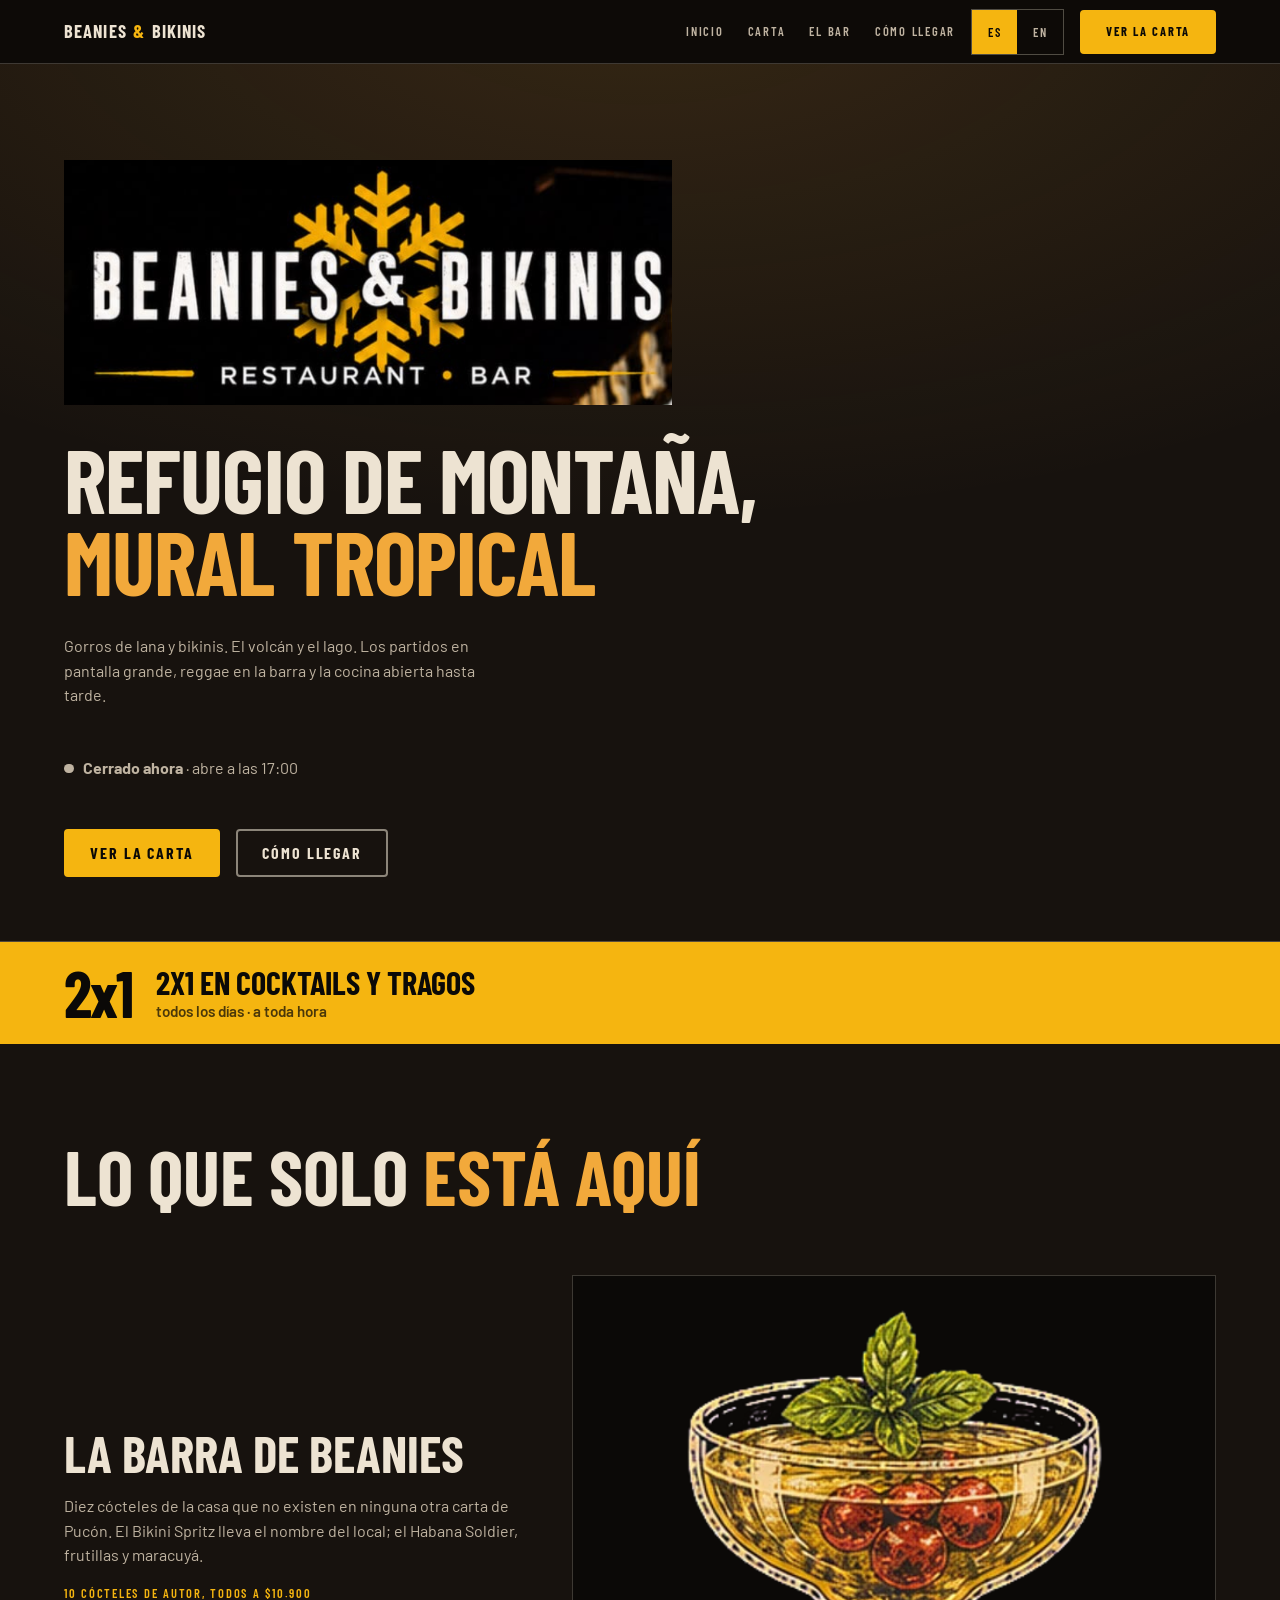
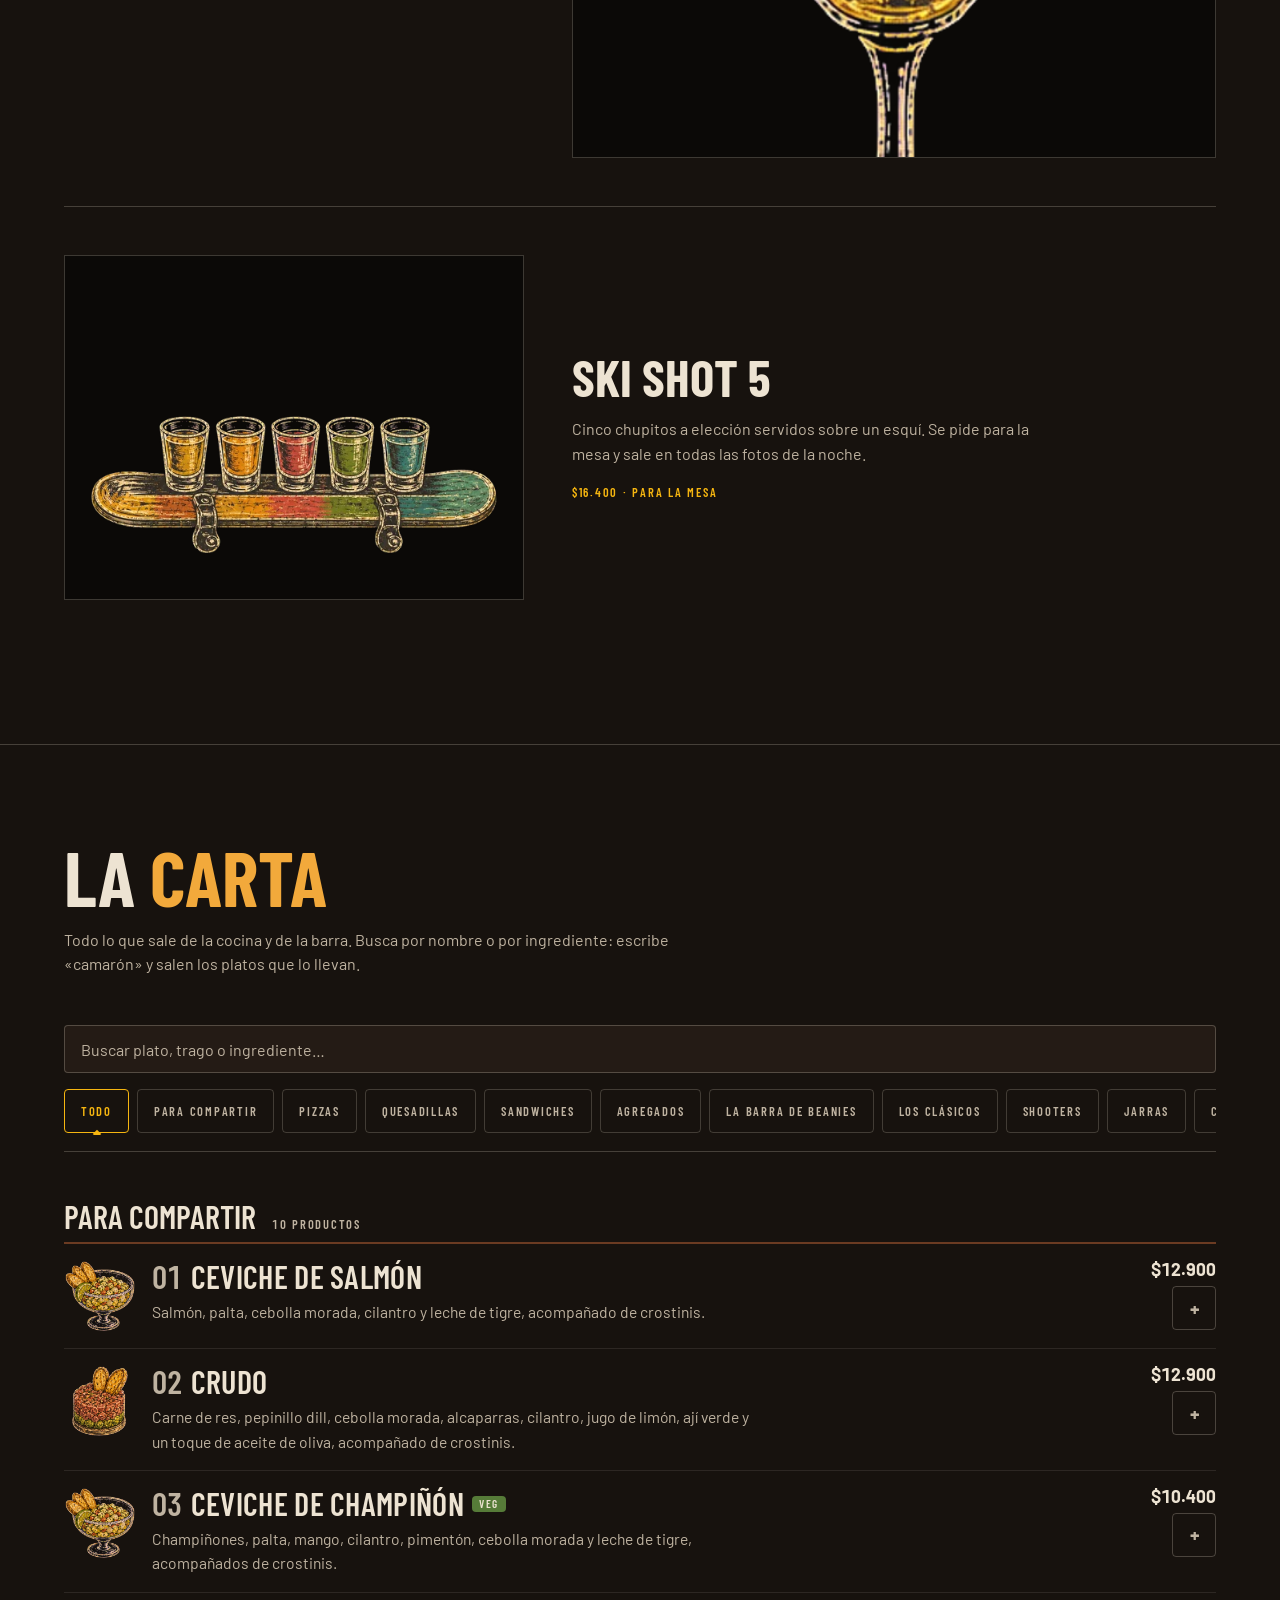
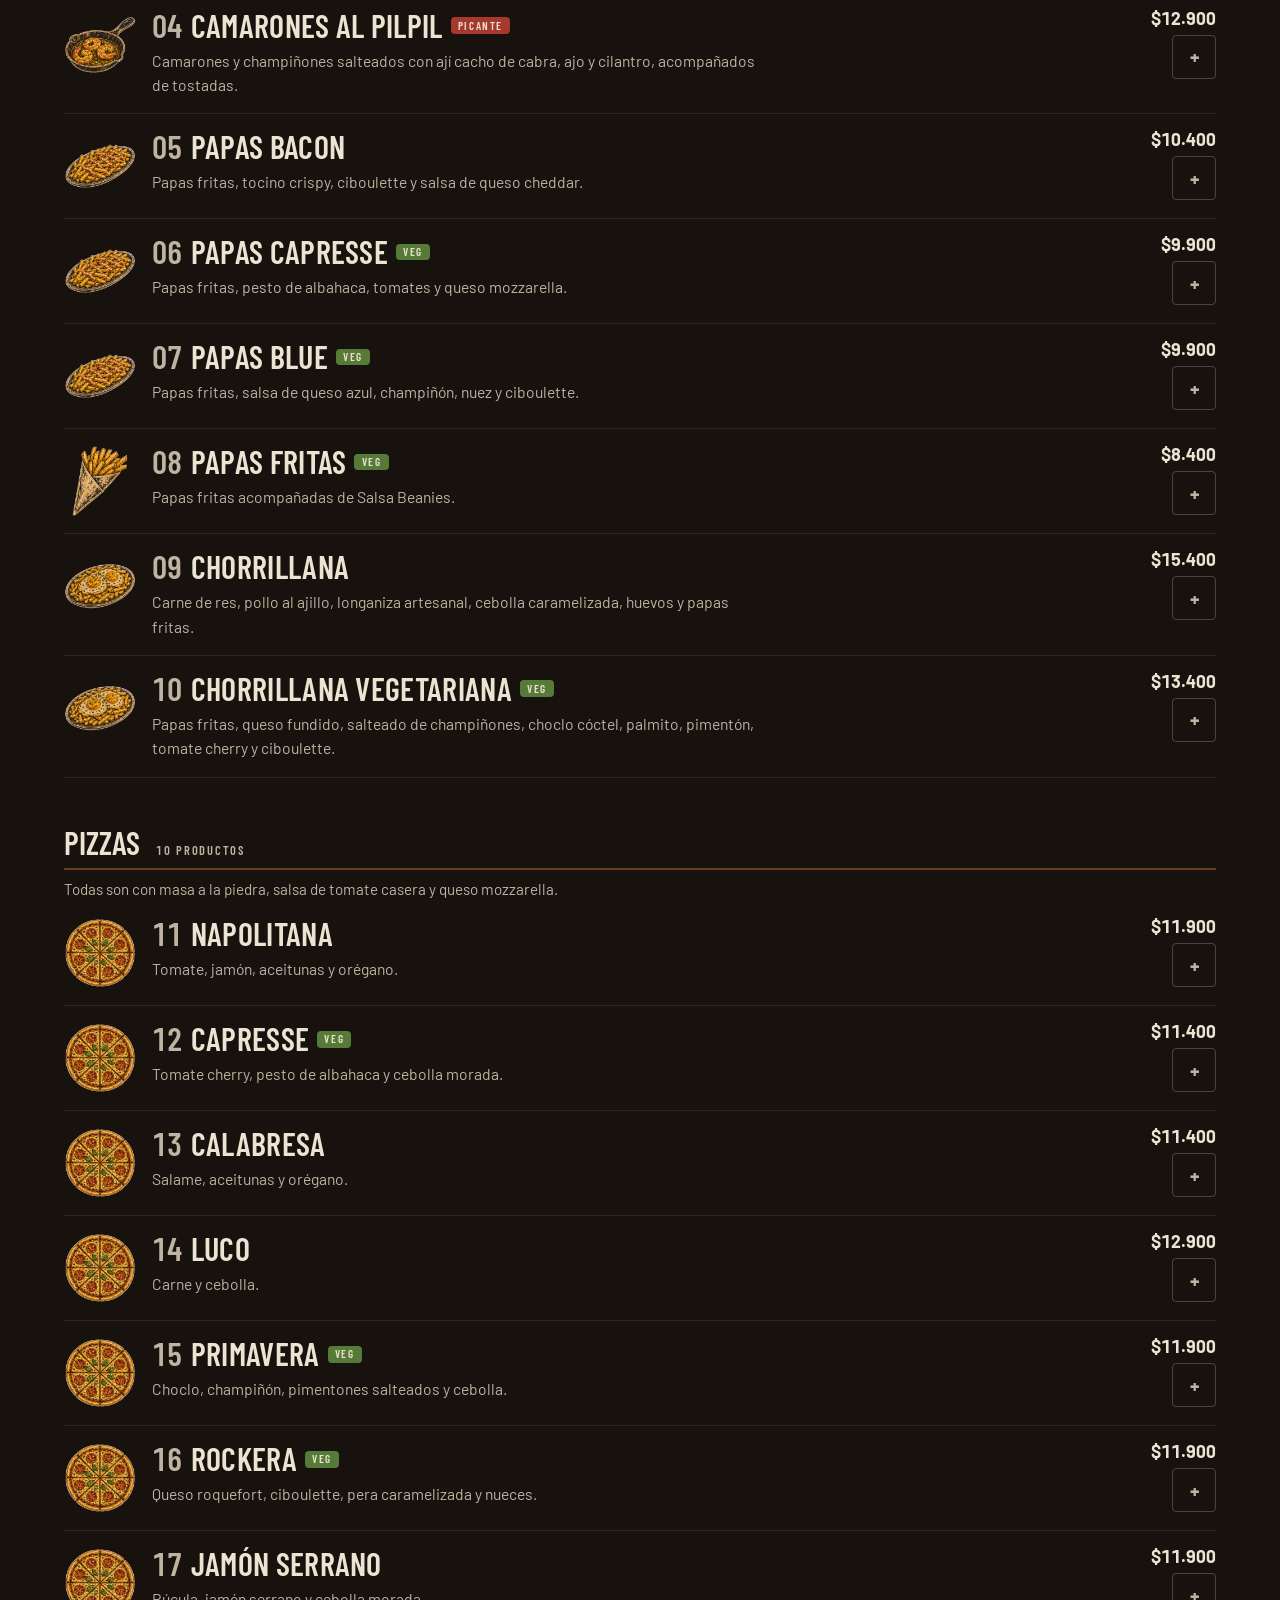
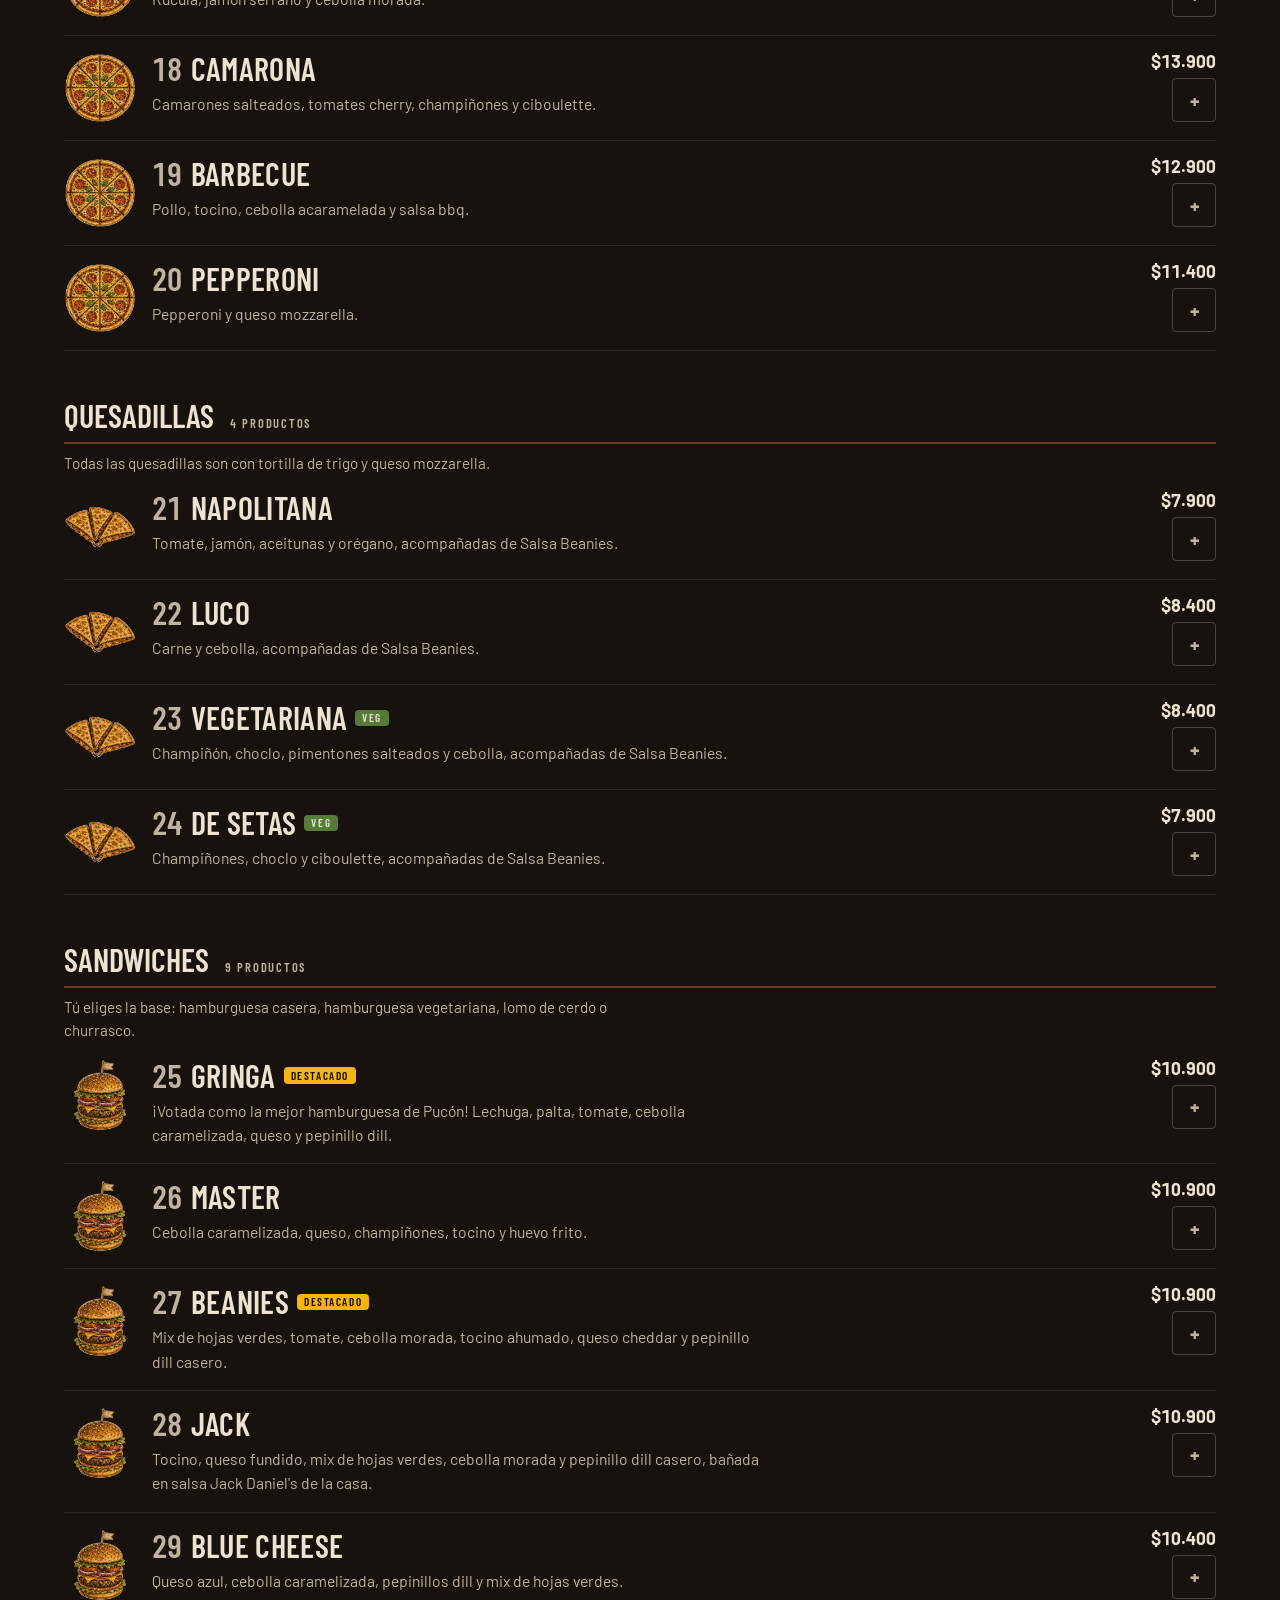
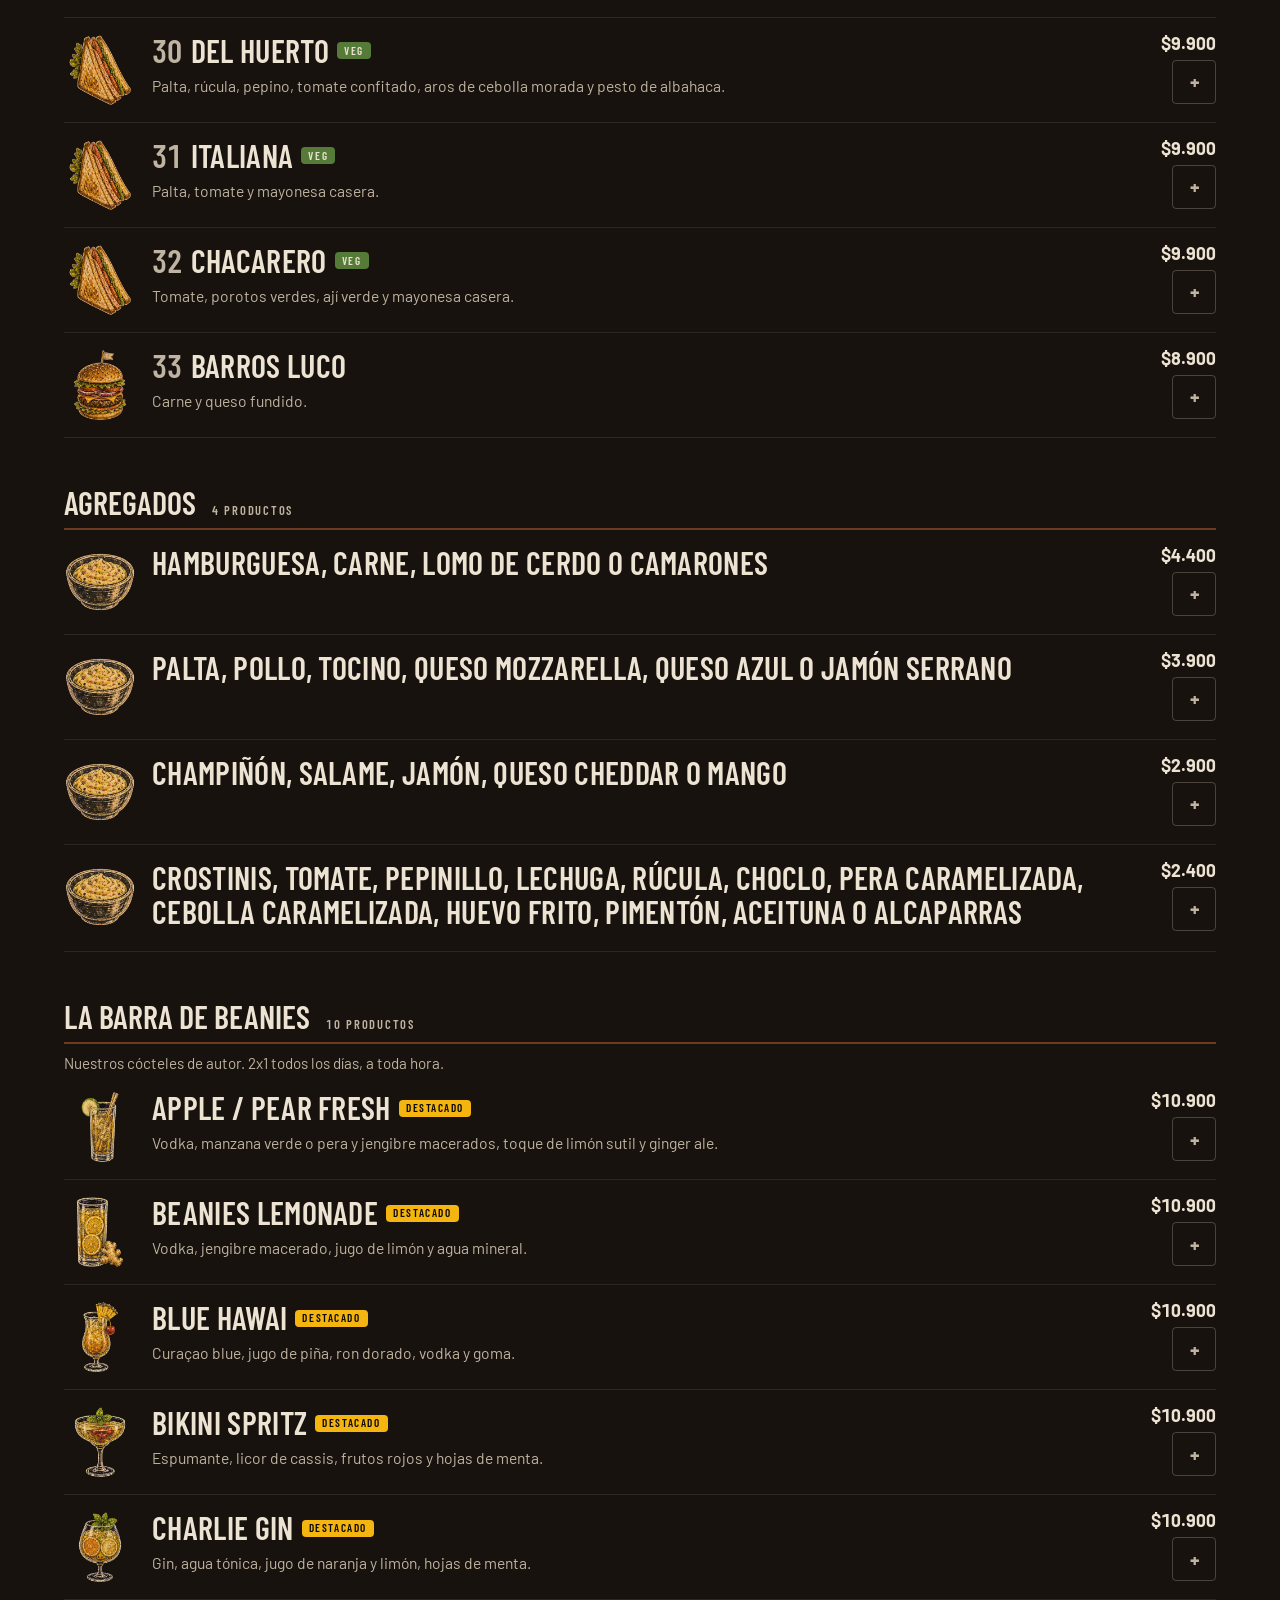
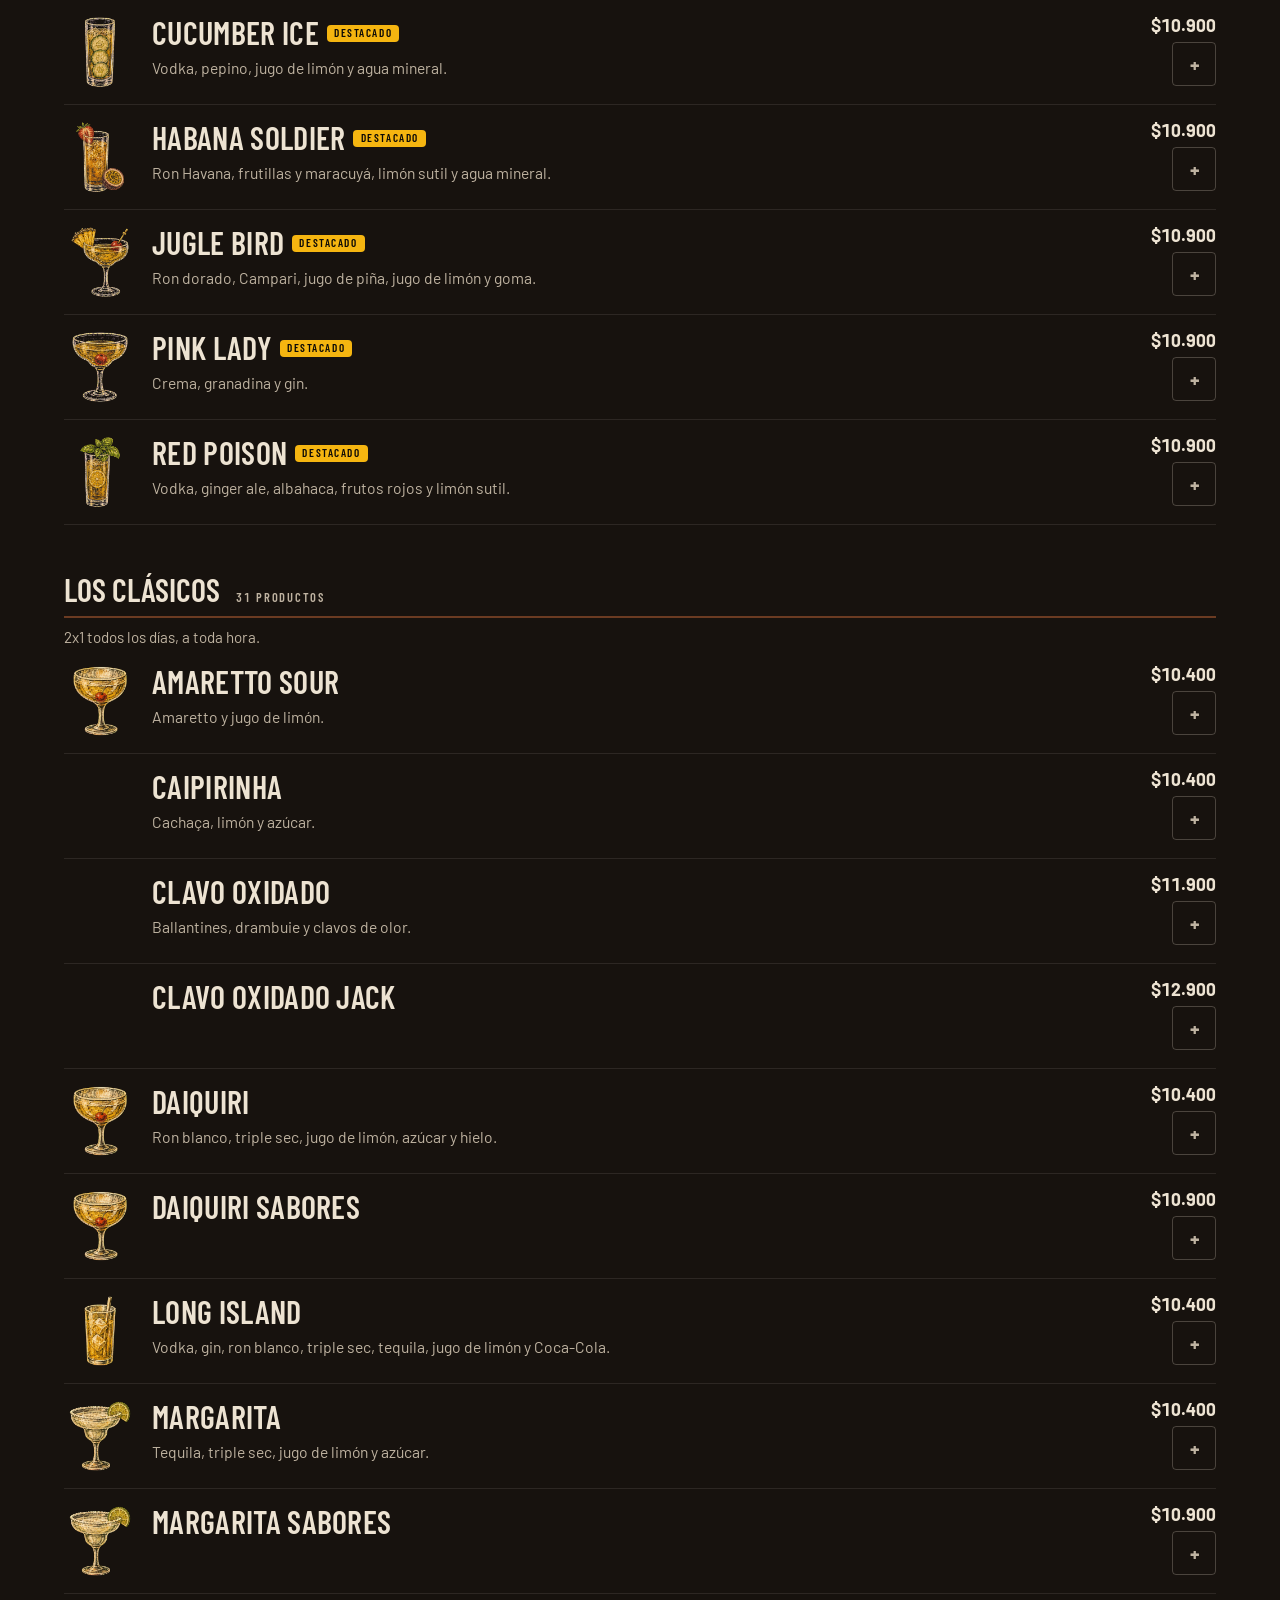
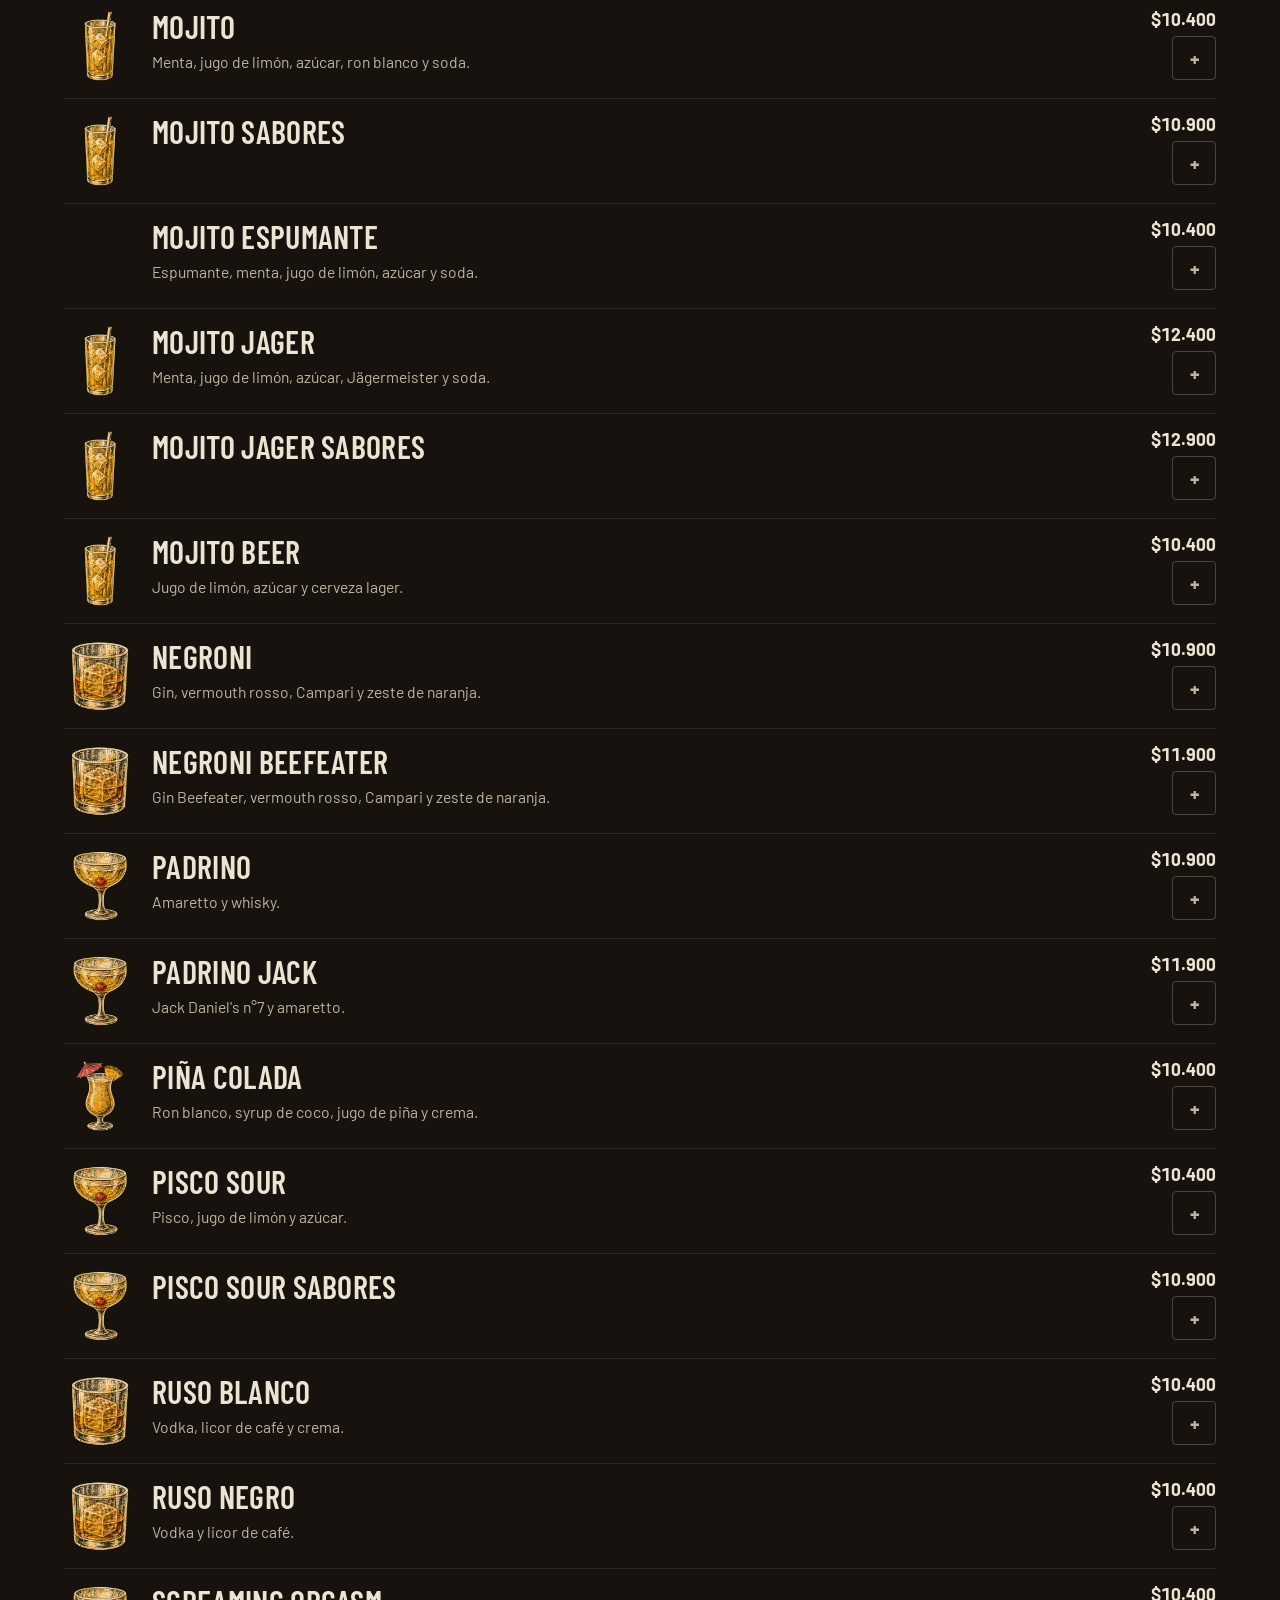
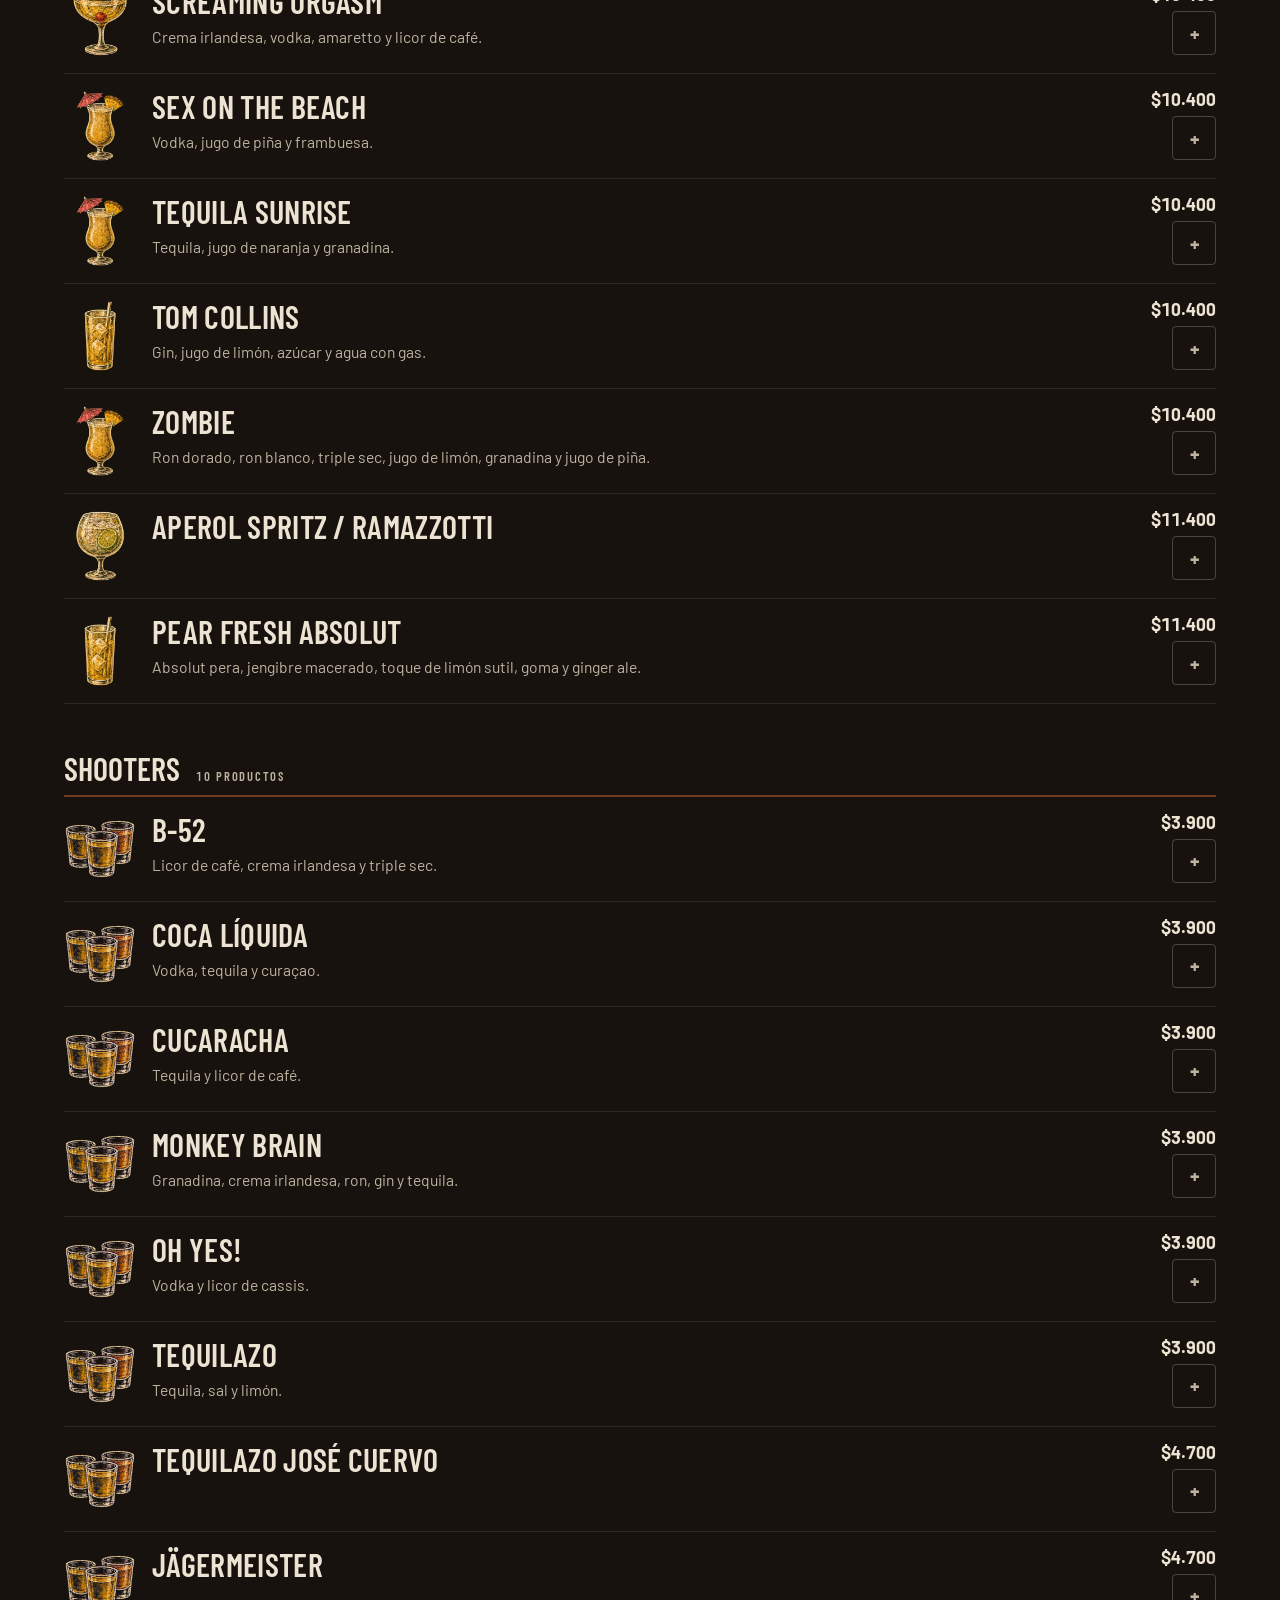
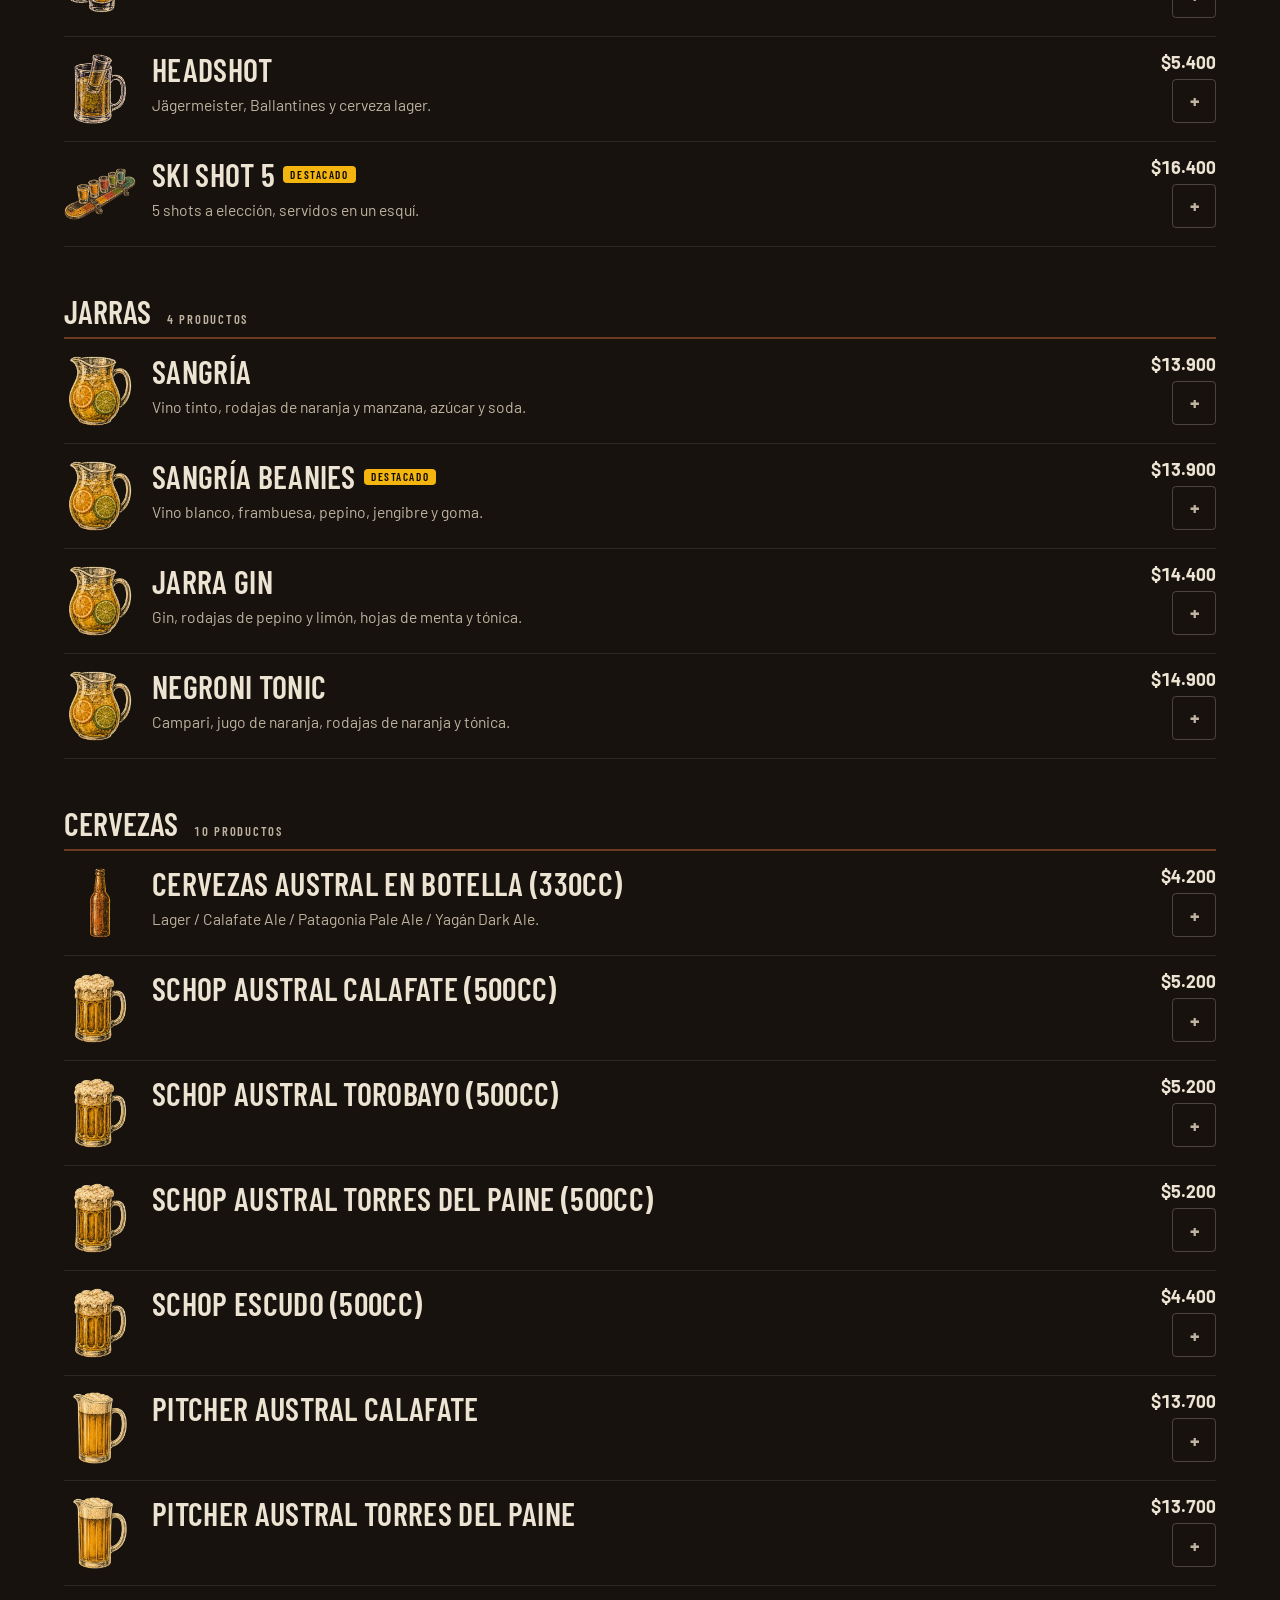
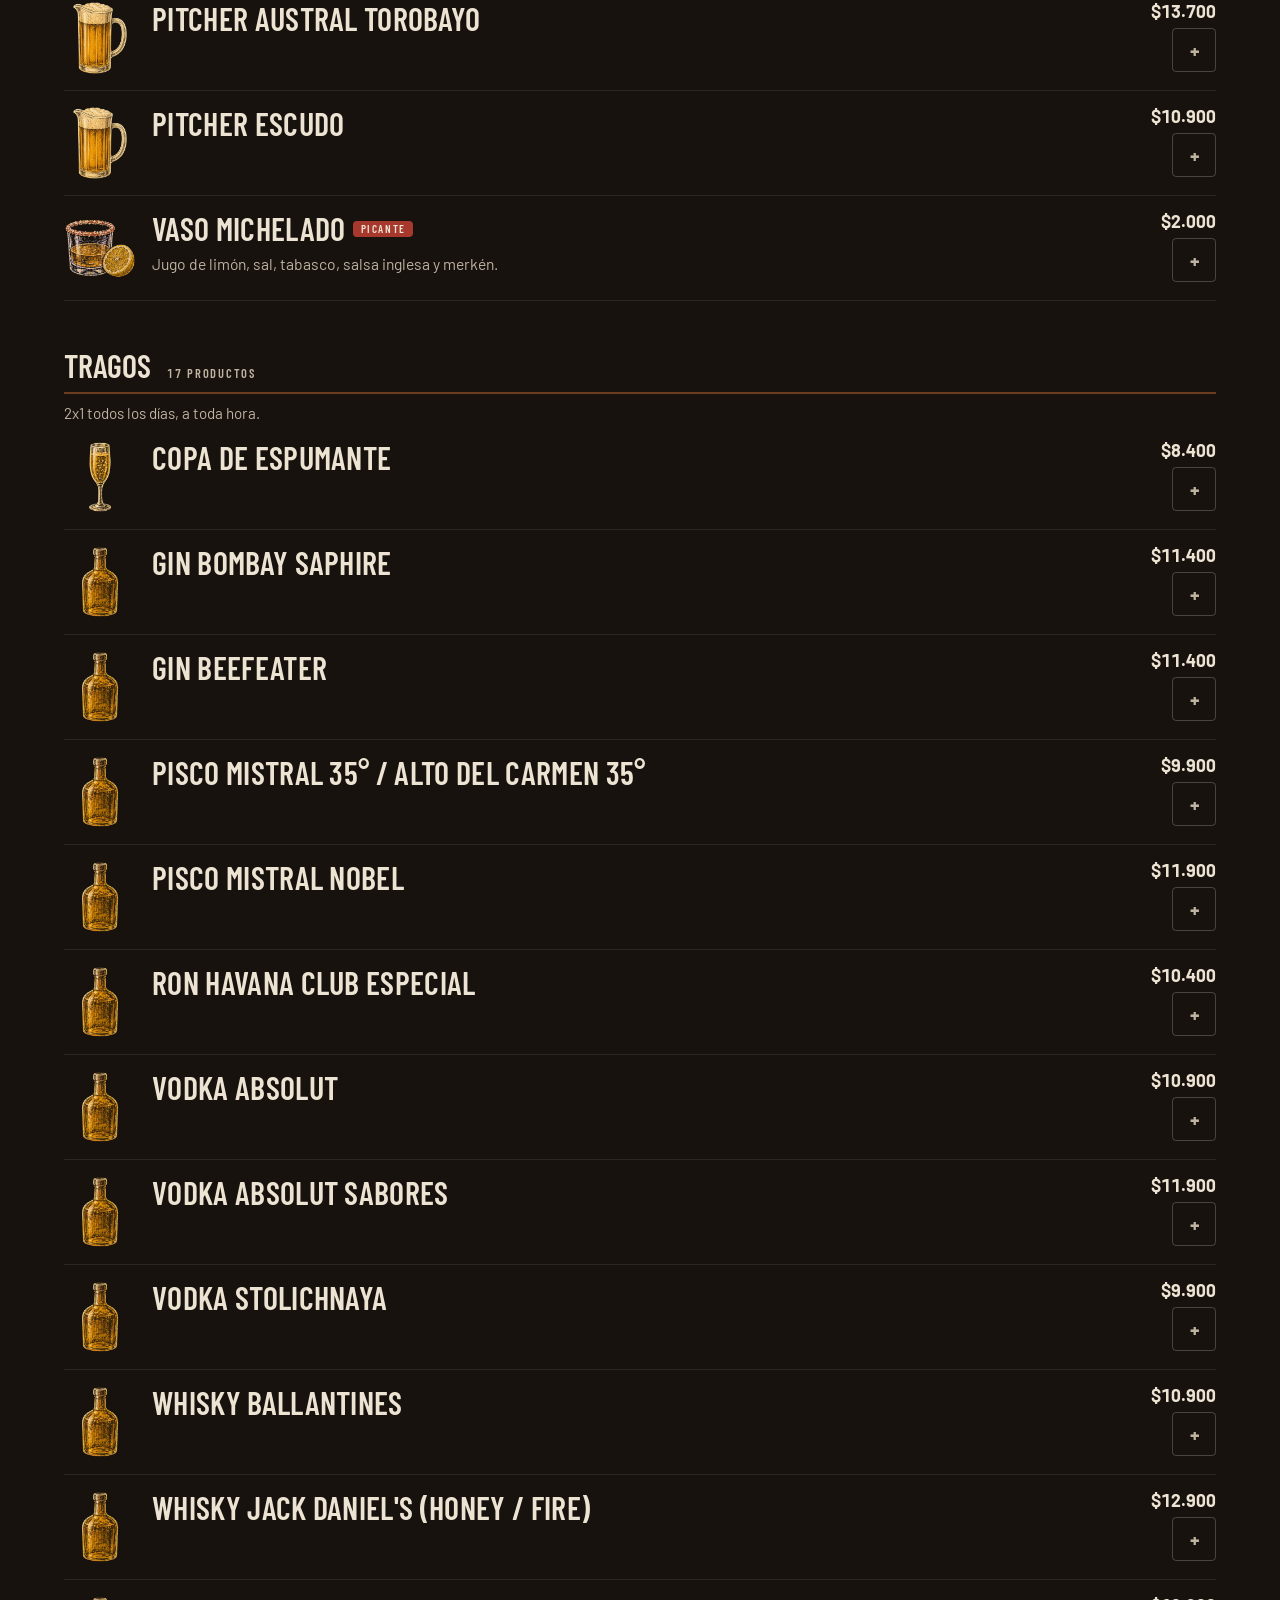
==== index.html @ 19a4a91f "Muestra de rediseno para Beanies & Bikinis Web y carta interactiva bilingue con 129 productos y 60 i" ====
<!doctype html>
<html lang="es">
<head>
<meta charset="utf-8">
<meta name="robots" content="noindex, nofollow">
<meta name="viewport" content="width=device-width, initial-scale=1">
<title>Beanies &amp; Bikinis · Restaurant Bar en Pucón</title>
<meta name="description" content="Restaurant y bar en Pucón. Carta completa, cócteles de autor y 2x1 en tragos todos los días. Fresia 477, abierto de 17:00 a 03:00.">

<meta property="og:type" content="restaurant">
<meta property="og:title" content="Beanies &amp; Bikinis · Restaurant Bar en Pucón">
<meta property="og:description" content="Carta completa, cócteles de autor y 2x1 en tragos todos los días. Fresia 477, Pucón.">
<meta property="og:image" content="assets/img/logo-provisional.png">
<meta property="og:locale" content="es_CL">
<meta name="theme-color" content="#17120e">

<link rel="preload" href="assets/fuentes/barlow-condensed-700-latin.woff2" as="font" type="font/woff2" crossorigin>
<link rel="preload" href="assets/fuentes/barlow-400-latin.woff2" as="font" type="font/woff2" crossorigin>
<link rel="stylesheet" href="assets/css/estilos.css">
</head>
<body>

<a class="oculto-visual" href="#carta">Saltar a la carta</a>

<nav class="nav" id="nav">
  <div class="contenedor">
    <a class="nav-marca" href="#inicio">Beanies <span class="copo">&amp;</span> Bikinis</a>

    <div class="nav-derecha">
      <div class="nav-enlaces">
        <a href="#inicio" data-t="nav.inicio">Inicio</a>
        <a href="#carta" data-t="nav.carta">Carta</a>
        <a href="#bar" data-t="nav.bar">El bar</a>
        <a href="#visita" data-t="nav.visita">Cómo llegar</a>
      </div>

      <div class="idioma" role="group" aria-label="Idioma">
        <button type="button" data-idioma="es" aria-pressed="true">ES</button>
        <button type="button" data-idioma="en" aria-pressed="false">EN</button>
      </div>

      <a class="boton boton-primario" href="#carta" data-t="nav.verCarta">Ver la carta</a>

      <button type="button" class="abrir-menu" id="abrir-menu" aria-expanded="false" aria-controls="menu-movil">
        <span></span>
        <span class="oculto-visual" data-t="nav.abrirMenu">Abrir el menú</span>
      </button>
    </div>
  </div>
</nav>

<div class="menu-movil" id="menu-movil" data-abierto="false" role="dialog" aria-modal="true" aria-label="Menú">
  <div class="menu-movil-cabecera">
    <span class="nav-marca">Beanies <span class="copo">&amp;</span> Bikinis</span>
    <button type="button" class="cerrar-menu" id="cerrar-menu">
      &times;<span class="oculto-visual" data-t="nav.cerrarMenu">Cerrar el menú</span>
    </button>
  </div>
  <nav>
    <a href="#inicio" data-t="nav.inicio">Inicio</a>
    <a href="#carta" data-t="nav.carta">Carta</a>
    <a href="#bar" data-t="nav.bar">El bar</a>
    <a href="#visita" data-t="nav.visita">Cómo llegar</a>
  </nav>
  <a class="boton boton-primario" href="#carta" data-t="nav.verCarta">Ver la carta</a>
</div>

<header class="portada" id="inicio">
  <div class="contenedor">
    <!-- Provisional: captura del rótulo. Pendiente el máster oficial del logo. -->
    <img class="marca-grande" src="assets/img/logo-provisional.png"
         width="1075" height="433" alt="Beanies &amp; Bikinis · Restaurant Bar" fetchpriority="high">

    <h1 class="lema" data-t="portada.lema">Refugio de montaña, <em>mural tropical</em></h1>

    <p class="entradilla" data-t="portada.entradilla">
      Gorros de lana y bikinis. El volcán y el lago. Los partidos en pantalla grande,
      reggae en la barra y la cocina abierta hasta tarde.
    </p>

    <p class="estado" id="estado" hidden>
      <span class="punto"></span><span class="estado-texto"></span>
    </p>

    <div class="acciones">
      <a class="boton boton-primario" href="#carta" data-t="portada.verCarta">Ver la carta</a>
      <a class="boton boton-secundario" id="enlace-mapa" href="#" target="_blank" rel="noopener"
         data-t="portada.comoLlegar">Cómo llegar</a>
    </div>
  </div>
</header>

<div class="promo" id="promo" hidden>
  <div class="contenedor">
    <span class="cifra">2x1</span>
    <span class="texto" id="promo-texto"></span>
  </div>
</div>

<main>

<section class="seccion" id="especialidades">
  <div class="contenedor">
    <h2 class="titulo-seccion" data-t="especial.titulo">Lo que solo <span class="acento">está aquí</span></h2>

    <article class="editorial">
      <div>
        <h3 data-t="especial.barraTitulo">La Barra de Beanies</h3>
        <p data-t="especial.barraTexto">
          Diez cócteles de la casa que no existen en ninguna otra carta de Pucón.
          El Bikini Spritz lleva el nombre del local; el Habana Soldier, frutillas y maracuyá.
        </p>
        <p class="dato-duro" id="dato-barra"></p>
      </div>
      <div class="editorial-visual">
        <img src="assets/img/carta/barra-bikini-spritz.webp" alt="" loading="lazy"
             width="512" height="512" onerror="this.replaceWith(Object.assign(document.createElement('p'),{className:'pendiente',textContent:'Ilustración pendiente'}))">
      </div>
    </article>

    <article class="editorial invertida">
      <div>
        <h3 data-t="especial.skiTitulo">Ski Shot 5</h3>
        <p data-t="especial.skiTexto">
          Cinco chupitos a elección servidos sobre un esquí. Se pide para la mesa
          y sale en todas las fotos de la noche.
        </p>
        <p class="dato-duro" id="dato-ski"></p>
      </div>
      <div class="editorial-visual">
        <img src="assets/img/carta/especial-ski-shot.webp" alt="" loading="lazy"
             width="512" height="512" onerror="this.replaceWith(Object.assign(document.createElement('p'),{className:'pendiente',textContent:'Ilustración pendiente'}))">
      </div>
    </article>
  </div>
</section>

<section class="seccion" id="carta">
  <div class="contenedor">
    <h2 class="titulo-seccion" data-t="carta.titulo">La <span class="acento">carta</span></h2>
    <p class="entradilla" data-t="carta.entradilla">
      Todo lo que sale de la cocina y de la barra. Busca por nombre o por ingrediente:
      escribe «camarón» y salen los platos que lo llevan.
    </p>

    <div class="controles">
      <div class="buscador">
        <label class="oculto-visual" for="buscar" data-t="carta.buscarEtiqueta">Buscar en la carta</label>
        <input type="search" id="buscar" autocomplete="off"
               data-t-attr="placeholder:carta.buscarPlaceholder"
               placeholder="Buscar plato, trago o ingrediente…">
        <button type="button" class="limpiar" id="limpiar" hidden aria-label="Limpiar búsqueda">&times;</button>
      </div>
      <div class="filtros" id="filtros" role="group" aria-label="Categorías"></div>
    </div>

    <div id="resultados" aria-live="polite"></div>
  </div>
</section>

<section class="seccion" id="bar">
  <div class="contenedor">
    <h2 class="titulo-seccion" data-t="bar.titulo">El <span class="acento">bar</span></h2>
    <p class="entradilla" data-t="bar.entradilla">
      Un sport bar con buena música. Los partidos en las pantallas, los murales de
      Bob Marley y Amy Winehouse en la pared, y reggae hasta la madrugada.
    </p>

    <div class="bloques">
      <div class="bloque">
        <h4 data-t="bar.deporteTitulo">Los partidos, siempre puestos</h4>
        <p data-t="bar.deporteTexto">Pantallas repartidas por el local y la terraza.</p>
      </div>
      <div class="bloque">
        <h4 data-t="bar.muralTitulo">Los murales</h4>
        <p data-t="bar.muralTexto">Bob Marley, Amy Winehouse, Snoop y Lennon pintados sobre la chapa. Y una tabla de snowboard con hibiscos sobre la puerta.</p>
      </div>
      <div class="bloque">
        <h4 data-t="bar.terrazaTitulo">La terraza</h4>
        <p data-t="bar.terrazaTexto">Cubierta y con cortinas, para estar fuera también en invierno.</p>
      </div>
    </div>

    <div class="spotify" id="spotify" hidden>
      <h3 class="oculto-visual" data-t="bar.musicaTitulo">Lo que suena en la barra</h3>
      <p class="entradilla" id="musica-texto"></p>
      <iframe id="spotify-iframe" title="Lista de reproducción de Beanies &amp; Bikinis en Spotify"
              loading="lazy" allow="encrypted-media"></iframe>
    </div>
  </div>
</section>

<section class="seccion" id="visita">
  <div class="contenedor">
    <h2 class="titulo-seccion" data-t="visita.titulo">Dónde y <span class="acento">cuándo</span></h2>
    <div class="datos" id="datos"></div>
    <p class="acciones" style="margin-top:var(--bb-space-4)">
      <a class="boton boton-secundario" id="enlace-mapa-2" href="#" target="_blank" rel="noopener"
         data-t="portada.comoLlegar">Cómo llegar</a>
    </p>
  </div>
</section>

</main>

<footer class="pie">
  <div class="contenedor">
    <div class="redes" id="redes"></div>
    <small id="pie-texto"></small>
  </div>
</footer>

<div class="cesta" id="cesta" hidden>
  <div class="contenedor">
    <div class="cesta-info">
      <span class="cesta-cuenta" id="cesta-cuenta"></span>
      <span class="cesta-total" id="cesta-total"></span>
    </div>
    <div class="cesta-acciones">
      <button type="button" class="cesta-vaciar" id="cesta-vaciar" data-t="cesta.vaciar">Vaciar</button>
      <button type="button" class="boton boton-primario" id="cesta-accion" hidden></button>
    </div>
  </div>
</div>

<script src="assets/js/textos.js"></script>
<script src="assets/js/pedido.js"></script>
<script src="assets/js/carta.js"></script>
<script src="assets/js/app.js"></script>
</body>
</html>
---- assets/css/estilos.css ----
/* Beanies & Bikinis
   Construido sobre design-tokens.css del sistema de diseño aprobado.
   Ningún hexadecimal ni duración se repite aquí: todo sale de un token.

   Tema único a propósito. Esto es un bar de noche: carbón y negro ocupan
   la mayor parte de cada vista y el oro solo significa marca, acción o
   estado activo. */

@import url('design-tokens.css');
@import url('../fuentes/fuentes.css');

*, *::before, *::after { box-sizing: border-box; }

/* Cualquier `display` de autor gana al `display:none` que el navegador da a
   [hidden]. Sin esto, un botón oculto desde JavaScript se sigue viendo —y el de
   WhatsApp debe permanecer fuera de la vista hasta que haya número. */
[hidden] { display: none !important; }

html {
  scroll-behavior: smooth;
  scroll-padding-top: calc(var(--bb-nav-alto) + var(--bb-space-2));
}

:root {
  --bb-nav-alto: 4rem;
  --bb-borde-hueso: 1px solid rgb(237 227 210 / 22%);
}

@media (prefers-reduced-motion: reduce) {
  html { scroll-behavior: auto; }
  *, *::before, *::after { animation-duration: 1ms !important; animation-iteration-count: 1 !important; }
}

body {
  margin: 0;
  background: var(--bb-bg);
  color: var(--bb-text);
  font-family: var(--bb-font-body);
  font-size: var(--bb-body);
  font-weight: 400;
  line-height: 1.55;
  -webkit-font-smoothing: antialiased;
}

img { max-width: 100%; display: block; }

:focus-visible {
  outline: 3px solid var(--bb-focus);
  outline-offset: 3px;
}

.contenedor {
  max-width: var(--bb-container);
  margin: 0 auto;
  padding-inline: var(--bb-gutter);
}

.oculto-visual {
  position: absolute; width: 1px; height: 1px;
  padding: 0; margin: -1px; overflow: hidden;
  clip-path: inset(50%); white-space: nowrap; border: 0;
}

/* Etiqueta: navegación, chips y metadatos */
.etiqueta-ui {
  font-family: var(--bb-font-display);
  font-size: var(--bb-label);
  font-weight: 600;
  letter-spacing: .14em;
  text-transform: uppercase;
}

/* ---------- Navegación ---------- */

.nav {
  position: sticky; top: 0; z-index: 60;
  height: var(--bb-nav-alto);
  background: rgb(11 9 7 / 82%);
  backdrop-filter: blur(12px);
  border-bottom: var(--bb-borde-hueso);
  transition: background var(--bb-duration-base) var(--bb-ease-standard);
}

.nav.solida { background: var(--bb-bg-deep); box-shadow: var(--bb-shadow-bar); }

.nav .contenedor {
  height: 100%;
  display: flex; align-items: center; justify-content: space-between;
  gap: var(--bb-space-3);
}

.nav-marca {
  display: flex; align-items: center; gap: .35em;
  min-height: 2.75rem;
  font-family: var(--bb-font-display);
  font-size: 1.15rem; font-weight: 700; letter-spacing: .06em; text-transform: uppercase;
  color: var(--bb-text); text-decoration: none; white-space: nowrap;
}

.nav-marca .copo { color: var(--bb-gold-500); }

.nav-derecha { display: flex; align-items: center; gap: var(--bb-space-2); }

.nav-enlaces { display: flex; gap: var(--bb-space-3); }

.nav-enlaces a {
  position: relative;
  font-family: var(--bb-font-display);
  font-size: var(--bb-label); font-weight: 600;
  letter-spacing: .14em; text-transform: uppercase;
  color: var(--bb-text-muted); text-decoration: none;
  padding-block: .75rem;
}

.nav-enlaces a:hover { color: var(--bb-text); }

/* Activo: subrayado corto en oro, nunca cápsula rellena */
.nav-enlaces a[aria-current="true"] { color: var(--bb-text); }
.nav-enlaces a[aria-current="true"]::after {
  content: ""; position: absolute; left: 0; bottom: .35rem;
  width: 1.4rem; height: 2px; background: var(--bb-action);
}

.idioma { display: inline-flex; border: 1px solid rgb(237 227 210 / 30%); }

.idioma button {
  min-height: 2.75rem; padding-inline: var(--bb-space-2);
  font-family: var(--bb-font-display);
  font-size: var(--bb-label); font-weight: 600; letter-spacing: .12em;
  background: transparent; color: var(--bb-text-muted);
  border: 0; cursor: pointer;
  transition: color var(--bb-duration-fast) var(--bb-ease-standard);
}

.idioma button[aria-pressed="true"] { background: var(--bb-action); color: var(--bb-action-text); }

.abrir-menu {
  display: none;
  width: 3rem; height: 3rem;
  background: transparent; border: 1px solid rgb(237 227 210 / 30%);
  color: var(--bb-text); cursor: pointer;
  align-items: center; justify-content: center;
}

.abrir-menu span {
  display: block; width: 1.15rem; height: 2px;
  background: currentColor; box-shadow: 0 -6px 0 currentColor, 0 6px 0 currentColor;
}

/* Panel de menú móvil: sólido y a pantalla completa */
.menu-movil {
  position: fixed; inset: 0; z-index: 80;
  background: var(--bb-bg-deep);
  display: none; flex-direction: column;
  padding: var(--bb-space-4) var(--bb-gutter) var(--bb-space-6);
}

.menu-movil[data-abierto="true"] { display: flex; }

.menu-movil-cabecera { display: flex; justify-content: space-between; align-items: center; }

.cerrar-menu {
  width: 3rem; height: 3rem;
  background: transparent; border: 1px solid rgb(237 227 210 / 30%);
  color: var(--bb-text); font-size: 1.5rem; line-height: 1; cursor: pointer;
}

.menu-movil nav { display: flex; flex-direction: column; margin-top: var(--bb-space-5); }

.menu-movil nav a {
  font-family: var(--bb-font-display);
  font-size: clamp(2rem, 9vw, 3rem); font-weight: 700; line-height: 1.1;
  text-transform: uppercase; letter-spacing: .01em;
  color: var(--bb-text); text-decoration: none;
  padding-block: var(--bb-space-2);
  border-bottom: var(--bb-borde-hueso);
}

.menu-movil nav a:hover { color: var(--bb-action); }
.menu-movil .boton { margin-top: var(--bb-space-4); text-align: center; }

@media (max-width: 860px) {
  .nav-enlaces { display: none; }
  .abrir-menu { display: flex; }
}

/* ---------- Botones ---------- */

.boton {
  display: inline-flex; align-items: center; justify-content: center;
  min-height: 3rem; padding: 0 var(--bb-space-3);
  font-family: var(--bb-font-display);
  font-size: 1rem; font-weight: 700; letter-spacing: .12em; text-transform: uppercase;
  text-decoration: none; cursor: pointer;
  border: 2px solid transparent; border-radius: var(--bb-radius-sm);
  transition: transform var(--bb-duration-fast) var(--bb-ease-standard),
              background-color var(--bb-duration-fast) var(--bb-ease-standard),
              color var(--bb-duration-fast) var(--bb-ease-standard);
}

.boton:hover { transform: translateY(-2px); }

.boton-primario {
  background: var(--bb-action); color: var(--bb-action-text); border-color: var(--bb-action);
}

.boton-primario:hover { background: var(--bb-amber-500); border-color: var(--bb-amber-500); }

.boton-secundario {
  background: transparent; color: var(--bb-text);
  border-color: rgb(237 227 210 / 55%);
}

.boton-secundario:hover { border-color: var(--bb-text); }

.nav .boton { min-height: 2.75rem; font-size: var(--bb-label); letter-spacing: .14em; }

@media (max-width: 1023px) { .nav .boton-primario { display: none; } }

/* ---------- Portada ---------- */

.portada {
  position: relative;
  min-height: 82svh;
  display: flex; align-items: center;
  padding-block: var(--bb-space-7) var(--bb-space-6);
  border-bottom: var(--bb-borde-hueso);
  background:
    radial-gradient(140% 100% at 50% -10%, rgb(242 169 59 / 14%), transparent 62%),
    var(--bb-bg);
}

.portada .contenedor { display: grid; gap: var(--bb-space-4); justify-items: start; }

.marca-grande { width: min(38rem, 100%); height: auto; }

.portada .lema {
  font-family: var(--bb-font-display);
  font-size: var(--bb-h1); font-weight: 700; line-height: .92;
  letter-spacing: -.01em; text-transform: uppercase;
  margin: 0; text-wrap: balance;
}

.portada .lema em { font-style: normal; color: var(--bb-amber-500); }

.portada .entradilla {
  max-width: 46ch; margin: 0; color: var(--bb-text-muted);
}

.acciones { display: flex; gap: var(--bb-space-2); flex-wrap: wrap; }

.estado { display: inline-flex; align-items: center; gap: .6rem; font-size: 1rem; }

.estado .punto {
  width: .6rem; height: .6rem; border-radius: 50%;
  background: var(--bb-text-muted); flex: none;
}

.estado.abierto .punto { background: var(--bb-mural-green-600); }
.estado.abierto b { color: var(--bb-mural-green-600); }
.estado.cerrado { color: var(--bb-text-muted); }

/* ---------- Franja de promo ---------- */

.promo { background: var(--bb-action); color: var(--bb-action-text); }

.promo .contenedor {
  display: flex; align-items: center; gap: var(--bb-space-3); flex-wrap: wrap;
  padding-block: var(--bb-space-3);
}

.promo .cifra {
  font-family: var(--bb-font-display);
  font-size: clamp(2.6rem, 8vw, 4rem); font-weight: 700; line-height: .82;
  letter-spacing: -.03em;
}

.promo .texto {
  font-family: var(--bb-font-display);
  font-size: var(--bb-title); font-weight: 700; text-transform: uppercase; line-height: 1.05;
}

.promo .texto small {
  display: block;
  font-family: var(--bb-font-body);
  font-size: .95rem; font-weight: 600; text-transform: none;
  letter-spacing: 0; opacity: .72; margin-top: .3rem;
}

/* ---------- Secciones ---------- */

.seccion { padding-block: var(--bb-space-7); }
.seccion + .seccion { border-top: var(--bb-borde-hueso); }

.titulo-seccion {
  font-family: var(--bb-font-display);
  font-size: var(--bb-h2); font-weight: 700; line-height: .92;
  text-transform: uppercase; margin: 0 0 var(--bb-space-2);
  text-wrap: balance;
}

.titulo-seccion .acento { color: var(--bb-amber-500); }

.seccion .entradilla {
  max-width: 68ch; color: var(--bb-text-muted); margin: 0 0 var(--bb-space-4);
}

/* ---------- Momentos editoriales ---------- */

.editorial {
  display: grid; grid-template-columns: minmax(0, 5fr) minmax(0, 7fr);
  gap: var(--bb-space-5); align-items: center;
  padding-block: var(--bb-space-5);
}

.editorial + .editorial { border-top: var(--bb-borde-hueso); }
.editorial.invertida > .editorial-visual { order: -1; }

.editorial-visual {
  aspect-ratio: 4 / 3;
  display: grid; place-items: center;
  background: var(--bb-bg-deep);
  border: var(--bb-borde-hueso);
  overflow: hidden;
}

.editorial-visual img { width: 100%; height: 100%; object-fit: contain; padding: var(--bb-space-3); }

.editorial-visual .pendiente {
  font-family: var(--bb-font-display);
  font-size: var(--bb-label); letter-spacing: .14em; text-transform: uppercase;
  color: var(--bb-wood-700);
  text-align: center; padding: var(--bb-space-3);
}

.editorial h3 {
  font-family: var(--bb-font-display);
  font-size: clamp(2rem, 4.5vw, 3.2rem); font-weight: 700; line-height: .95;
  text-transform: uppercase; margin: 0 0 var(--bb-space-2);
}

.editorial p { color: var(--bb-text-muted); margin: 0 0 var(--bb-space-2); max-width: 52ch; }

.editorial .dato-duro {
  font-family: var(--bb-font-display);
  font-size: var(--bb-label); font-weight: 600; letter-spacing: .14em; text-transform: uppercase;
  color: var(--bb-gold-500); margin: 0;
}

@media (max-width: 860px) {
  .editorial { grid-template-columns: 1fr; gap: var(--bb-space-3); }
  .editorial.invertida > .editorial-visual { order: 0; }
}

/* ---------- Controles de la carta ---------- */

.controles {
  position: sticky; top: var(--bb-nav-alto); z-index: 50;
  background: var(--bb-bg);
  padding-block: var(--bb-space-2);
  border-bottom: var(--bb-borde-hueso);
}

.buscador { position: relative; margin-bottom: var(--bb-space-2); }

.buscador input {
  width: 100%; min-height: 3rem;
  font-family: var(--bb-font-body); font-size: 1rem;
  padding: 0 3rem 0 var(--bb-space-2);
  background: var(--bb-surface); color: var(--bb-text);
  border: 1px solid rgb(237 227 210 / 24%); border-radius: var(--bb-radius-sm);
}

.buscador input::placeholder { color: var(--bb-text-muted); }
.buscador input:focus-visible { border-color: var(--bb-action); }

.buscador .limpiar {
  position: absolute; right: 0; top: 50%; transform: translateY(-50%);
  width: 3rem; height: 3rem;
  background: transparent; border: 0; color: var(--bb-text-muted);
  font-size: 1.5rem; line-height: 1; cursor: pointer;
}

.buscador .limpiar[hidden] { display: none; }

/* Rail de categorías: desplazable con encaje en móvil */
.filtros {
  display: flex; gap: var(--bb-space-1); align-items: stretch;
  overflow-x: auto; scroll-snap-type: x proximity;
  scrollbar-width: none; -ms-overflow-style: none;
  padding-bottom: 2px;
}

.filtros::-webkit-scrollbar { display: none; }

.pestana {
  position: relative; scroll-snap-align: start; flex: none;
  min-height: 2.75rem; padding: 0 var(--bb-space-2);
  font-family: var(--bb-font-display);
  font-size: var(--bb-label); font-weight: 600; letter-spacing: .14em; text-transform: uppercase;
  background: transparent; color: var(--bb-text-muted);
  border: 1px solid rgb(237 227 210 / 20%); border-radius: var(--bb-radius-sm);
  cursor: pointer; white-space: nowrap;
  transition: color var(--bb-duration-fast) var(--bb-ease-standard),
              border-color var(--bb-duration-fast) var(--bb-ease-standard);
}

.pestana:hover { color: var(--bb-text); border-color: rgb(237 227 210 / 45%); }

.pestana[aria-pressed="true"] {
  color: var(--bb-action); border-color: var(--bb-action);
}

/* La marca radial breve del estado activo */
.pestana[aria-pressed="true"]::after {
  content: ""; position: absolute; left: 50%; bottom: -1px; translate: -50% 50%;
  width: .35rem; height: .35rem; rotate: 45deg;
  background: var(--bb-action);
}

.pestana.veg[aria-pressed="true"] {
  color: var(--bb-mural-green-600); border-color: var(--bb-mural-green-600);
}

.pestana.veg[aria-pressed="true"]::after { background: var(--bb-mural-green-600); }

.separador-filtros {
  width: 1px; flex: none; margin-inline: var(--bb-space-1);
  background: rgb(237 227 210 / 20%);
}

/* ---------- Productos ---------- */

.grupo { padding-top: var(--bb-space-5); }

.grupo-cabecera {
  display: flex; align-items: baseline; gap: var(--bb-space-2); flex-wrap: wrap;
  border-bottom: 2px solid var(--bb-wood-700);
  padding-bottom: var(--bb-space-1);
}

.grupo-cabecera h3 {
  font-family: var(--bb-font-display);
  font-size: var(--bb-title); font-weight: 600; line-height: 1;
  text-transform: uppercase; margin: 0; color: var(--bb-text);
}

.grupo-cabecera .cuenta {
  font-family: var(--bb-font-display);
  font-size: var(--bb-label); letter-spacing: .14em; text-transform: uppercase;
  color: var(--bb-text-muted); font-variant-numeric: tabular-nums;
}

.grupo-nota {
  font-size: .95rem; color: var(--bb-text-muted);
  margin: var(--bb-space-1) 0 0; max-width: 68ch;
}

.lista { list-style: none; margin: 0; padding: 0; }

.producto {
  display: grid;
  grid-template-columns: 4.5rem minmax(0, 1fr) auto;
  gap: var(--bb-space-2); align-items: start;
  padding-block: var(--bb-space-2);
  border-bottom: 1px solid rgb(237 227 210 / 10%);
}

/* Sin caja blanca detrás de la ilustración: la pintura vive sobre el carbón */
.producto-dibujo {
  width: 4.5rem; height: 4.5rem;
  display: grid; place-items: center;
  overflow: hidden;
}

.producto-dibujo img { width: 100%; height: 100%; object-fit: contain; }

.producto-dibujo .inicial {
  font-family: var(--bb-font-display);
  font-size: 1.6rem; font-weight: 700; color: var(--bb-wood-700);
}

/* Nombre y precio son el primer nivel de lectura */
.producto-nombre {
  font-family: var(--bb-font-display);
  font-size: var(--bb-title); font-weight: 600; line-height: 1.05;
  text-transform: uppercase; letter-spacing: .01em;
  margin: 0 0 .4rem;
  display: flex; align-items: center; gap: .5rem; flex-wrap: wrap;
}

.producto-num { color: var(--bb-text-muted); font-variant-numeric: tabular-nums; }

.producto-desc {
  font-size: .98rem; color: var(--bb-text-muted); margin: 0;
  max-width: 68ch;
  display: -webkit-box; -webkit-line-clamp: 3; -webkit-box-orient: vertical; overflow: hidden;
}

.producto-derecha {
  display: grid; gap: var(--bb-space-1); justify-items: end;
}

.producto-precio {
  font-family: var(--bb-font-body);
  font-size: 1.125rem; font-weight: 700; line-height: 1;
  font-variant-numeric: tabular-nums; white-space: nowrap;
}

.anadir {
  width: 2.75rem; height: 2.75rem;
  font-family: var(--bb-font-display); font-size: 1.35rem; font-weight: 700; line-height: 1;
  background: transparent; color: var(--bb-text-muted);
  border: 1px solid rgb(237 227 210 / 24%); border-radius: var(--bb-radius-sm);
  cursor: pointer;
  transition: background-color var(--bb-duration-fast) var(--bb-ease-standard),
              color var(--bb-duration-fast) var(--bb-ease-standard);
}

.anadir:hover { background: var(--bb-action); color: var(--bb-action-text); border-color: var(--bb-action); }

/* Las etiquetas dietarias llevan texto además de color */
.sello {
  font-family: var(--bb-font-display);
  font-size: .7rem; font-weight: 600; letter-spacing: .14em; text-transform: uppercase;
  padding: .15rem .45rem; border-radius: var(--bb-radius-sm);
  white-space: nowrap;
}

.sello-destacado { background: var(--bb-action); color: var(--bb-action-text); }
.sello-vegetariano { background: var(--bb-mural-green-600); color: var(--bb-bone-100); }
.sello-picante { background: var(--bb-danger); color: var(--bb-bone-100); }
.sello-nuevo { background: var(--bb-hibiscus-500); color: var(--bb-ink-950); }

.sello-agotado {
  background: transparent; color: var(--bb-text-muted);
  border: 1px solid rgb(237 227 210 / 32%);
}

/* Agotado conserva legibilidad: no se difumina hasta desaparecer */
.producto.agotado .producto-dibujo { opacity: .4; }
.producto.agotado .producto-precio { text-decoration: line-through; color: var(--bb-text-muted); }

.sin-resultados { padding-block: var(--bb-space-6); text-align: center; color: var(--bb-text-muted); }

.sin-resultados b {
  display: block;
  font-family: var(--bb-font-display);
  font-size: var(--bb-title); font-weight: 600; text-transform: uppercase;
  color: var(--bb-text); margin-bottom: var(--bb-space-1);
}

/* ---------- Cesta ---------- */

.cesta {
  position: fixed; left: 0; right: 0; bottom: 0; z-index: 70;
  background: var(--bb-bg-deep);
  border-top: 2px solid var(--bb-action);
  box-shadow: var(--bb-shadow-bar);
  transform: translateY(110%);
  transition: transform var(--bb-duration-base) var(--bb-ease-out);
}

.cesta.visible { transform: translateY(0); }

.cesta .contenedor {
  display: flex; align-items: center; justify-content: space-between;
  gap: var(--bb-space-2); flex-wrap: wrap;
  padding-block: var(--bb-space-2);
}

.cesta-cuenta { display: block; font-size: .95rem; color: var(--bb-text-muted); }

.cesta-total {
  font-family: var(--bb-font-display);
  font-size: var(--bb-title); font-weight: 700; font-variant-numeric: tabular-nums;
}

.cesta-acciones { display: flex; gap: var(--bb-space-2); align-items: center; }

.cesta-vaciar {
  min-height: 2.75rem; padding-inline: var(--bb-space-2);
  font-family: var(--bb-font-display);
  font-size: var(--bb-label); font-weight: 600; letter-spacing: .14em; text-transform: uppercase;
  background: transparent; border: 0; color: var(--bb-text-muted); cursor: pointer;
}

.cesta-vaciar:hover { color: var(--bb-text); }

body.con-cesta { padding-bottom: 5.5rem; }

/* ---------- El bar ---------- */

.bloques {
  display: grid; grid-template-columns: repeat(auto-fit, minmax(16rem, 1fr));
  gap: var(--bb-space-4);
}

.bloque { border-top: 2px solid var(--bb-wood-700); padding-top: var(--bb-space-2); }

.bloque h4 {
  font-family: var(--bb-font-display);
  font-size: var(--bb-title); font-weight: 600; line-height: 1;
  text-transform: uppercase; margin: 0 0 var(--bb-space-1);
}

.bloque p { margin: 0; color: var(--bb-text-muted); font-size: .98rem; }

.spotify { margin-top: var(--bb-space-5); }
.spotify iframe { width: 100%; height: 22rem; border: 0; border-radius: var(--bb-radius-md); }

/* ---------- Visita ---------- */

.datos {
  display: grid; grid-template-columns: repeat(auto-fit, minmax(15rem, 1fr));
  gap: var(--bb-space-4);
}

.dato { border-top: 2px solid var(--bb-wood-700); padding-top: var(--bb-space-2); }

.dato .etiqueta {
  font-family: var(--bb-font-display);
  font-size: var(--bb-label); font-weight: 600; letter-spacing: .14em; text-transform: uppercase;
  color: var(--bb-text-muted); margin: 0 0 .4rem;
}

.dato .valor { margin: 0; font-size: 1.05rem; }
.dato .valor a { color: var(--bb-text); text-decoration: underline; text-underline-offset: .25em; }
.dato .valor a:hover { color: var(--bb-action); }

/* ---------- Pie ---------- */

.pie {
  padding-block: var(--bb-space-5) var(--bb-space-6);
  background: var(--bb-bg-deep);
  border-top: var(--bb-borde-hueso);
}

.pie .contenedor { display: grid; gap: var(--bb-space-3); }

.redes { display: flex; gap: var(--bb-space-1); flex-wrap: wrap; }

.redes a {
  display: inline-flex; align-items: center;
  min-height: 2.75rem; padding-inline: var(--bb-space-2);
  font-family: var(--bb-font-display);
  font-size: var(--bb-label); font-weight: 600; letter-spacing: .14em; text-transform: uppercase;
  color: var(--bb-text-muted); text-decoration: none;
  border: 1px solid rgb(237 227 210 / 20%); border-radius: var(--bb-radius-sm);
}

.redes a:hover { color: var(--bb-action); border-color: var(--bb-action); }

.pie small { color: var(--bb-text-muted); font-size: .9rem; }

/* ---------- Móvil ---------- */

@media (max-width: 600px) {
  .producto { grid-template-columns: 3.25rem minmax(0, 1fr) auto; gap: var(--bb-space-1); }
  .producto-dibujo { width: 3.25rem; height: 3.25rem; }
  .seccion { padding-block: var(--bb-space-6); }
  .portada { min-height: auto; padding-block: var(--bb-space-6); }
}
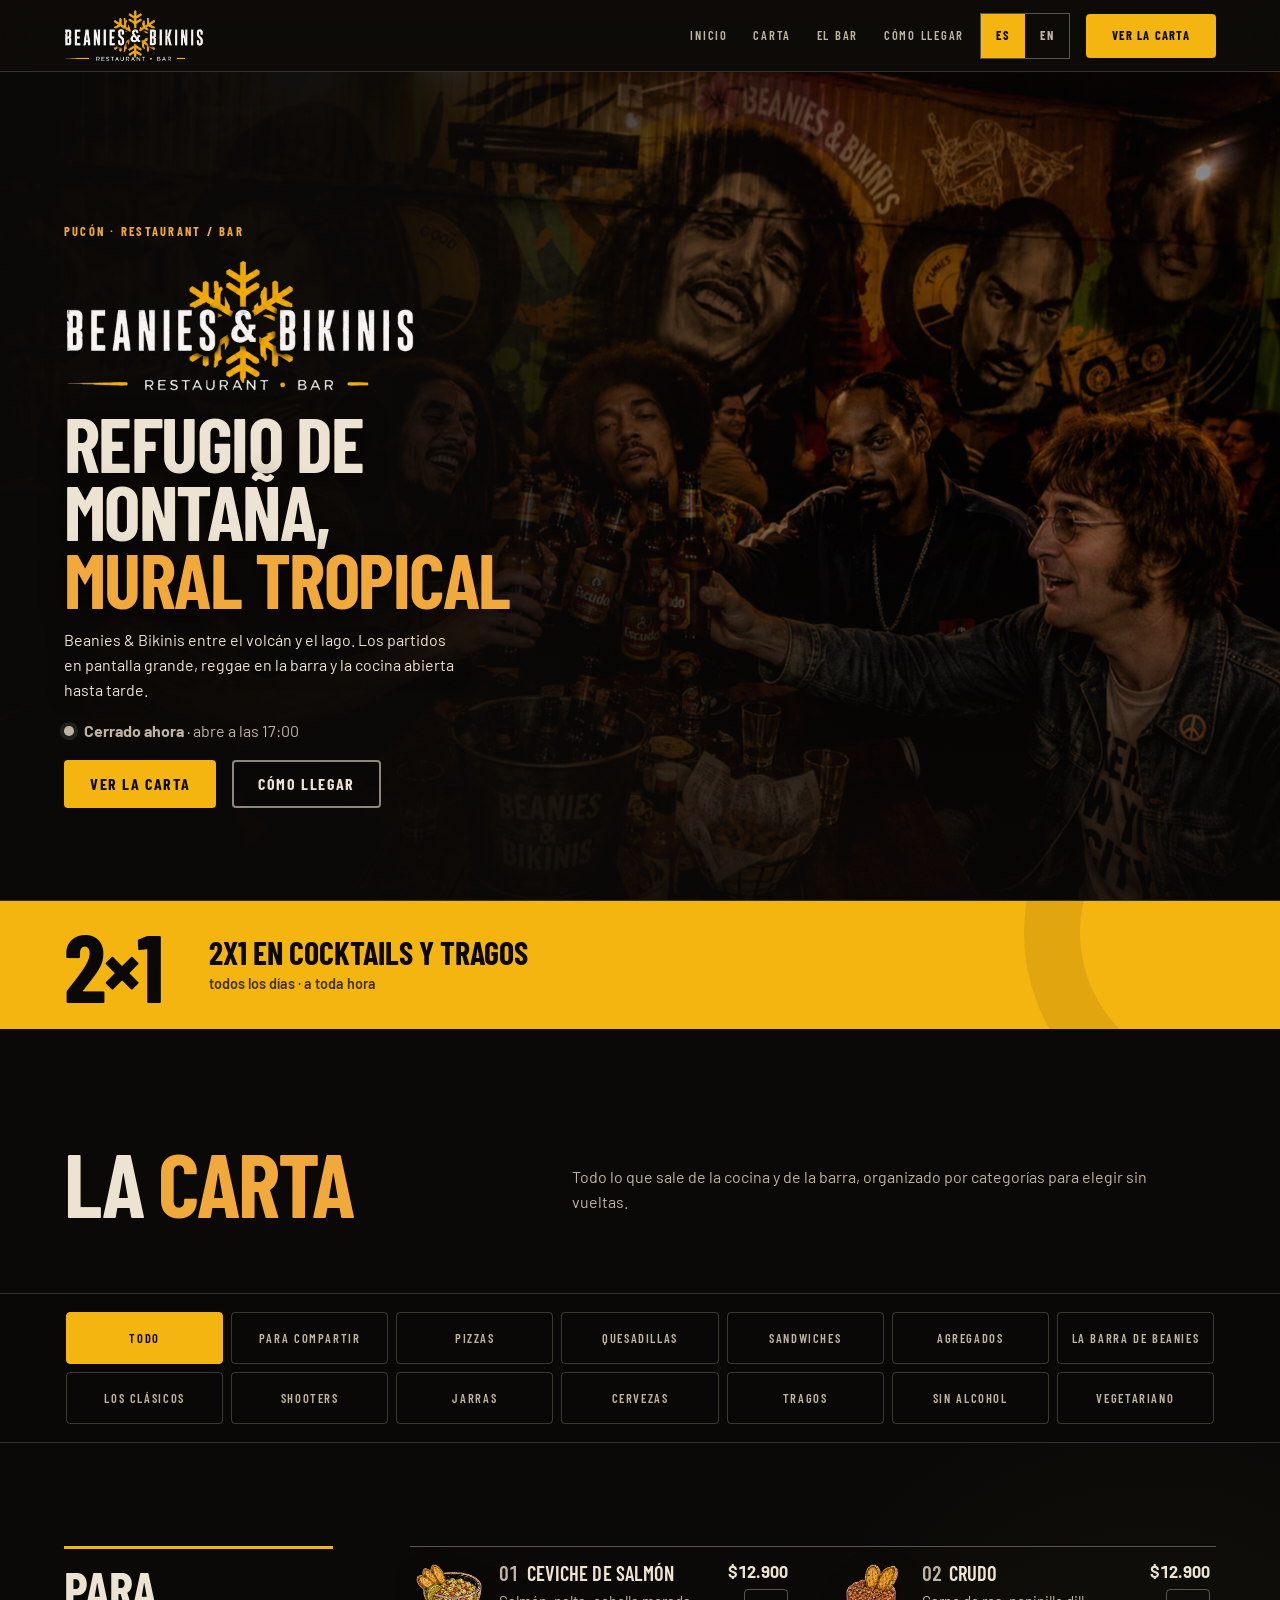
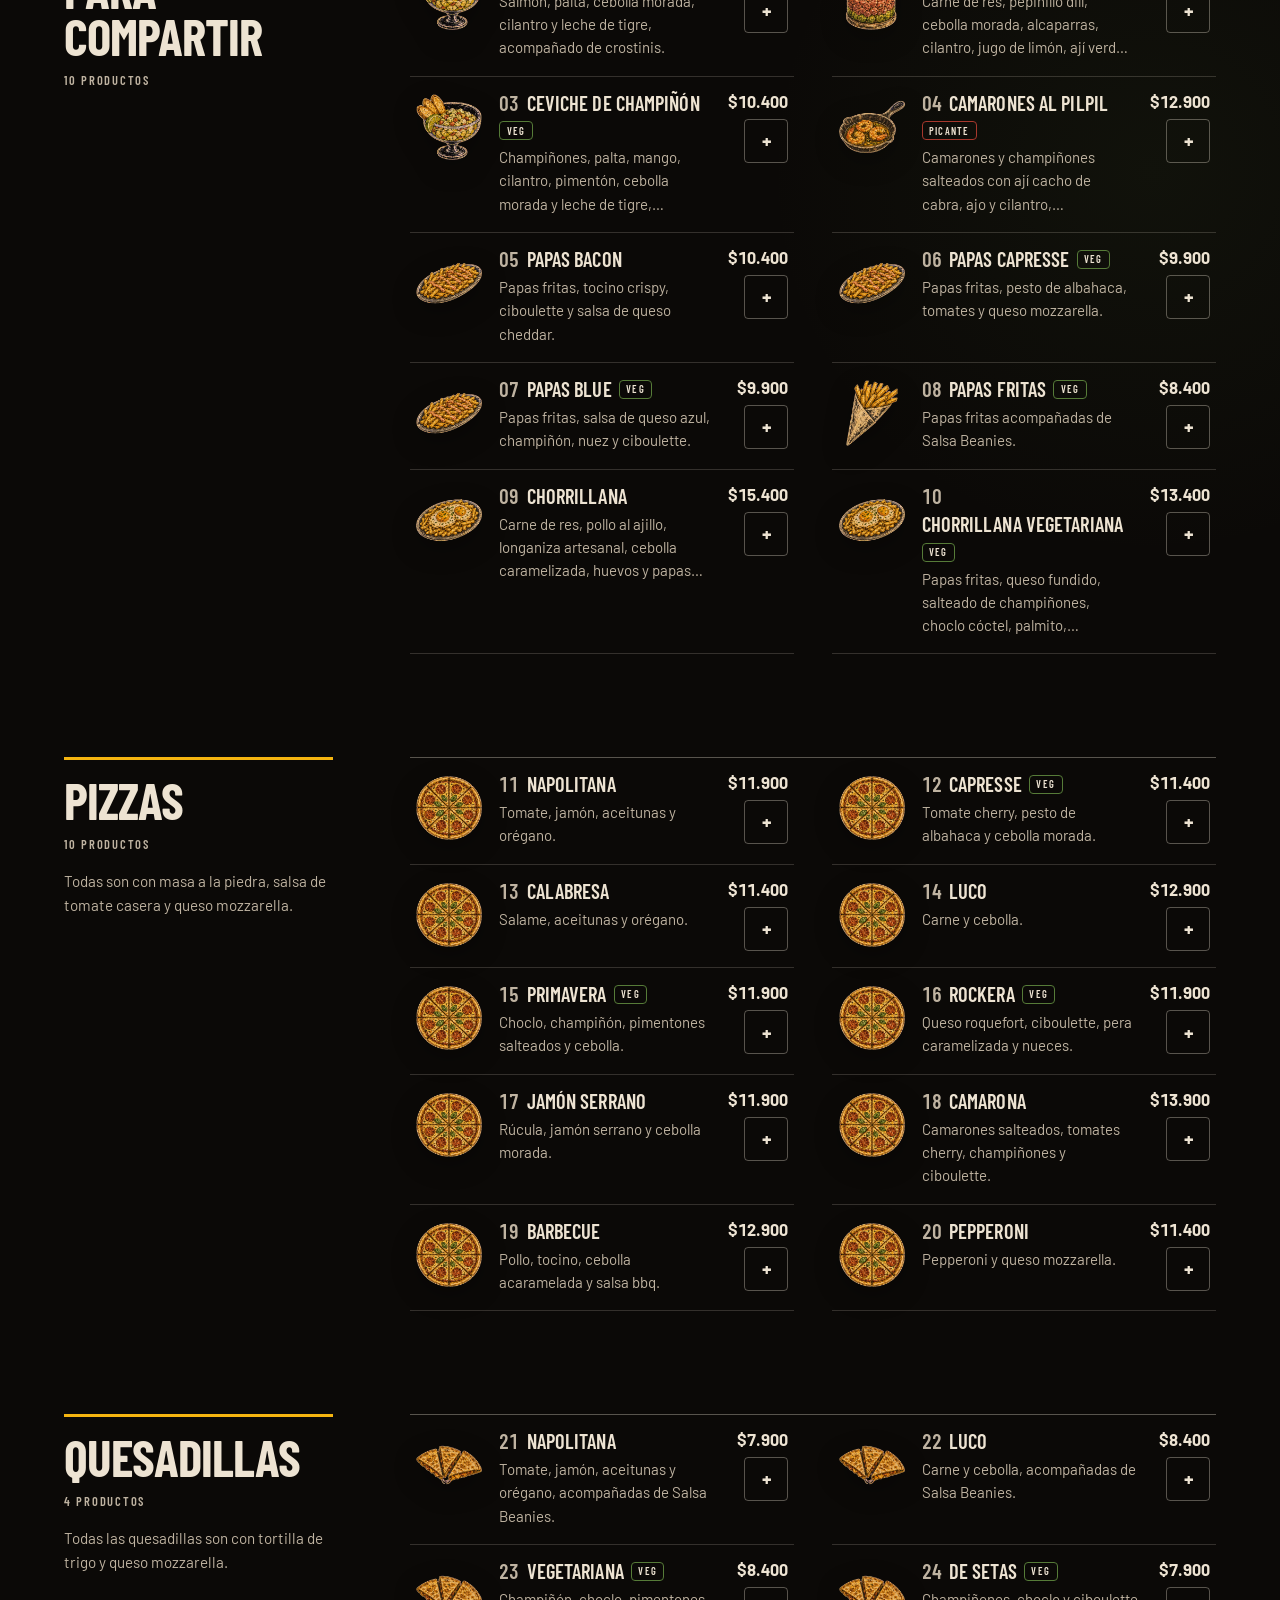
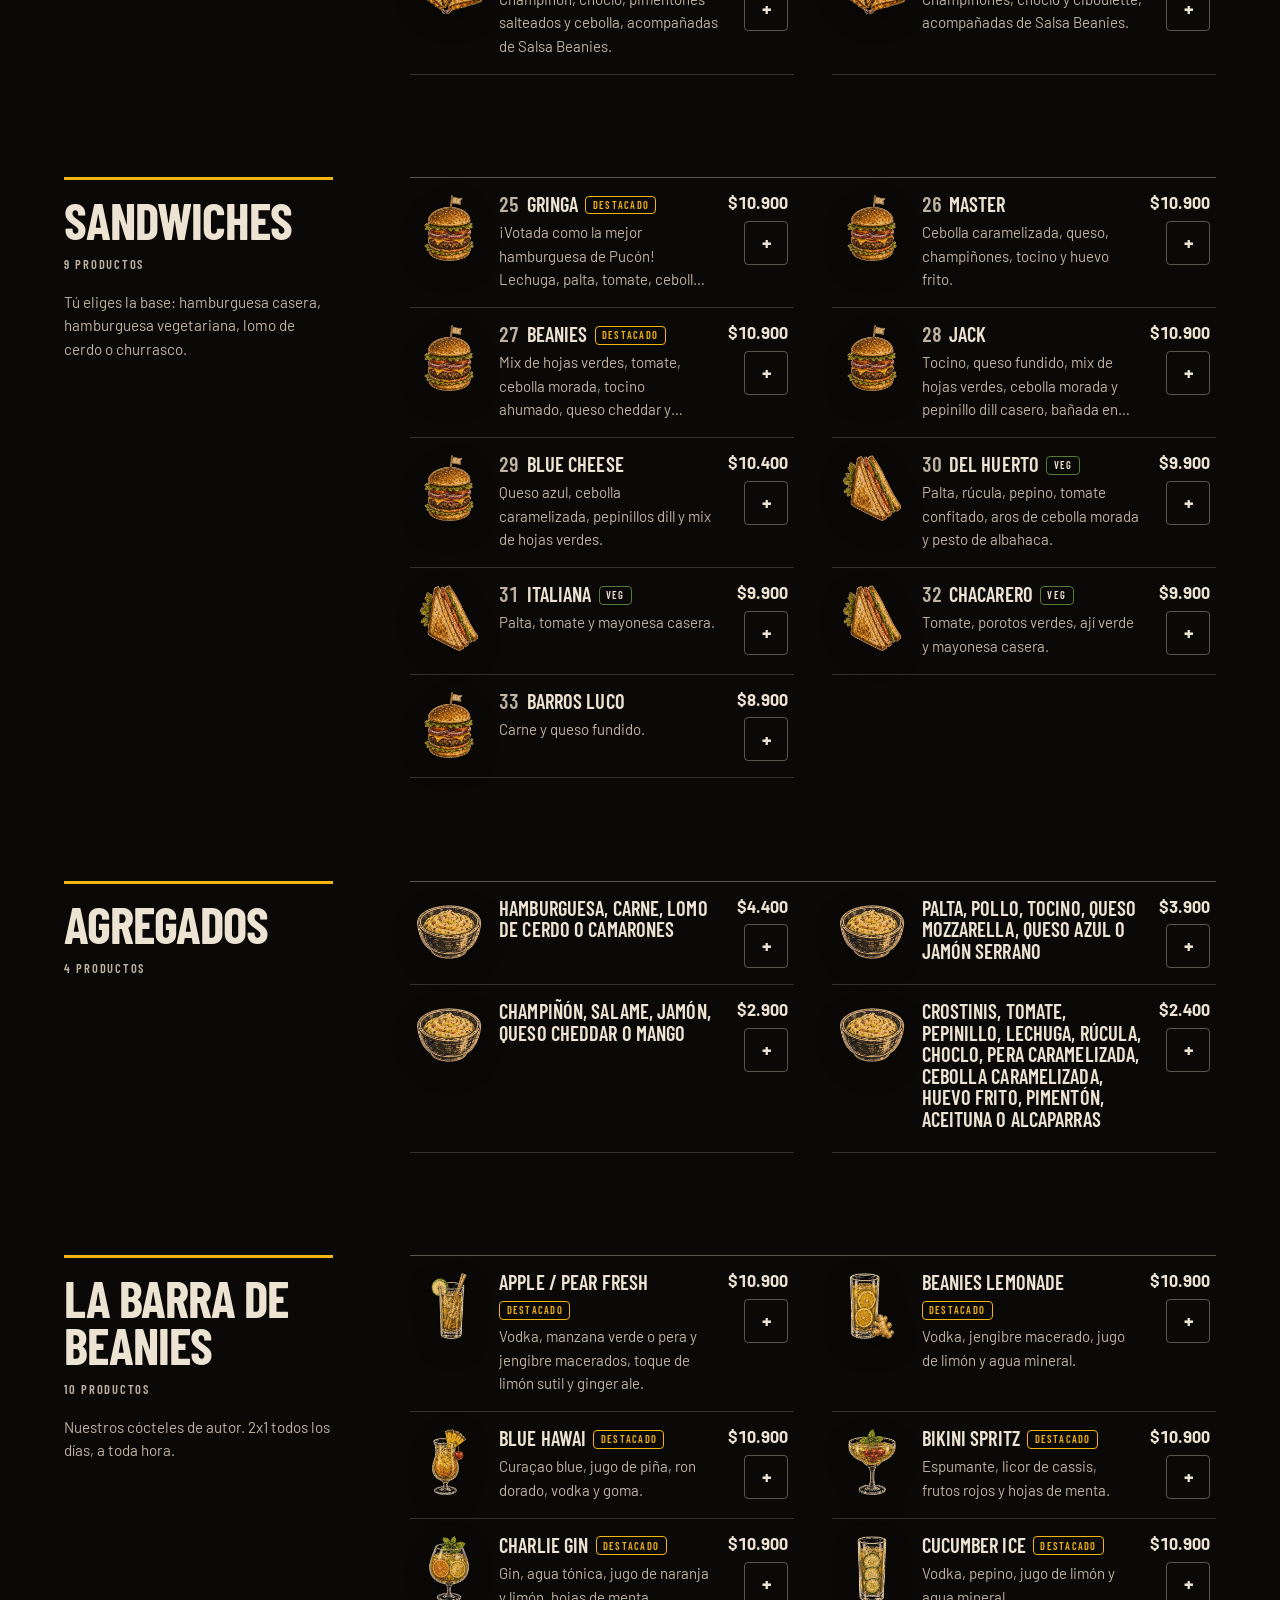
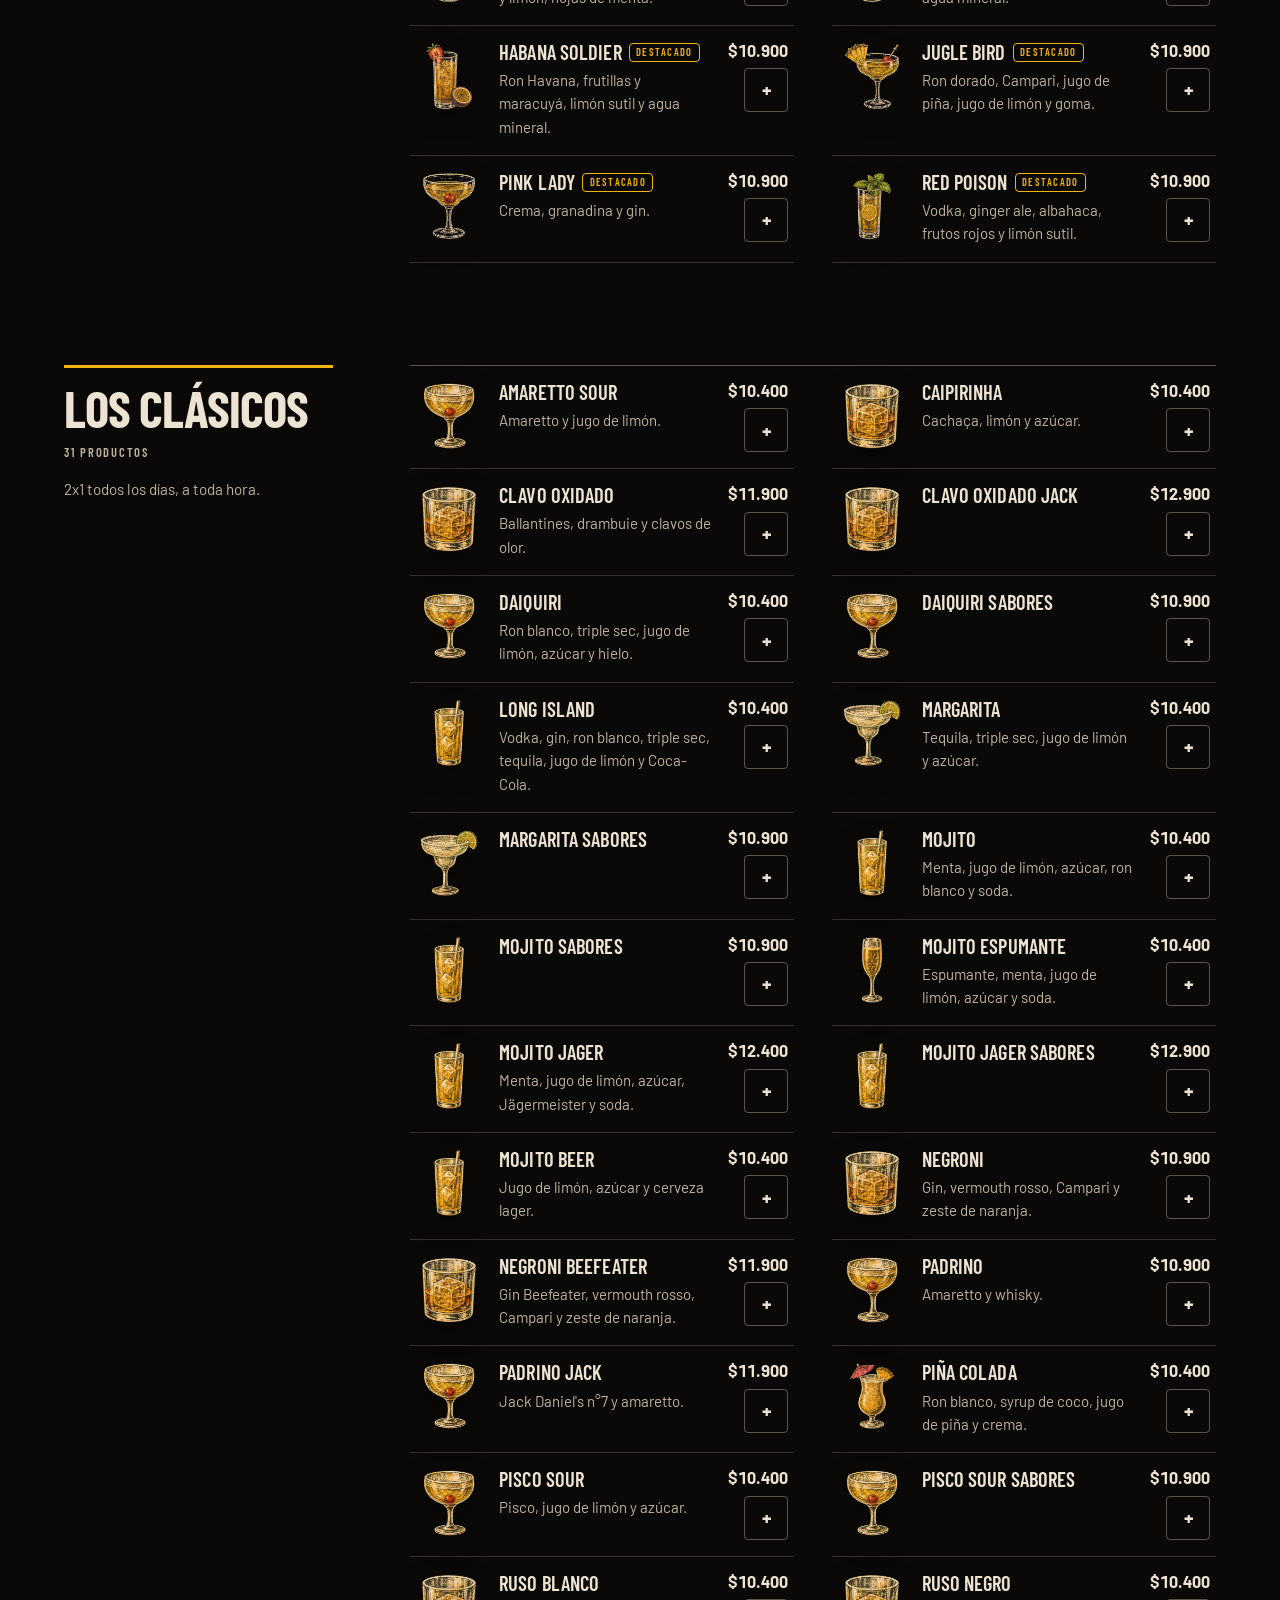
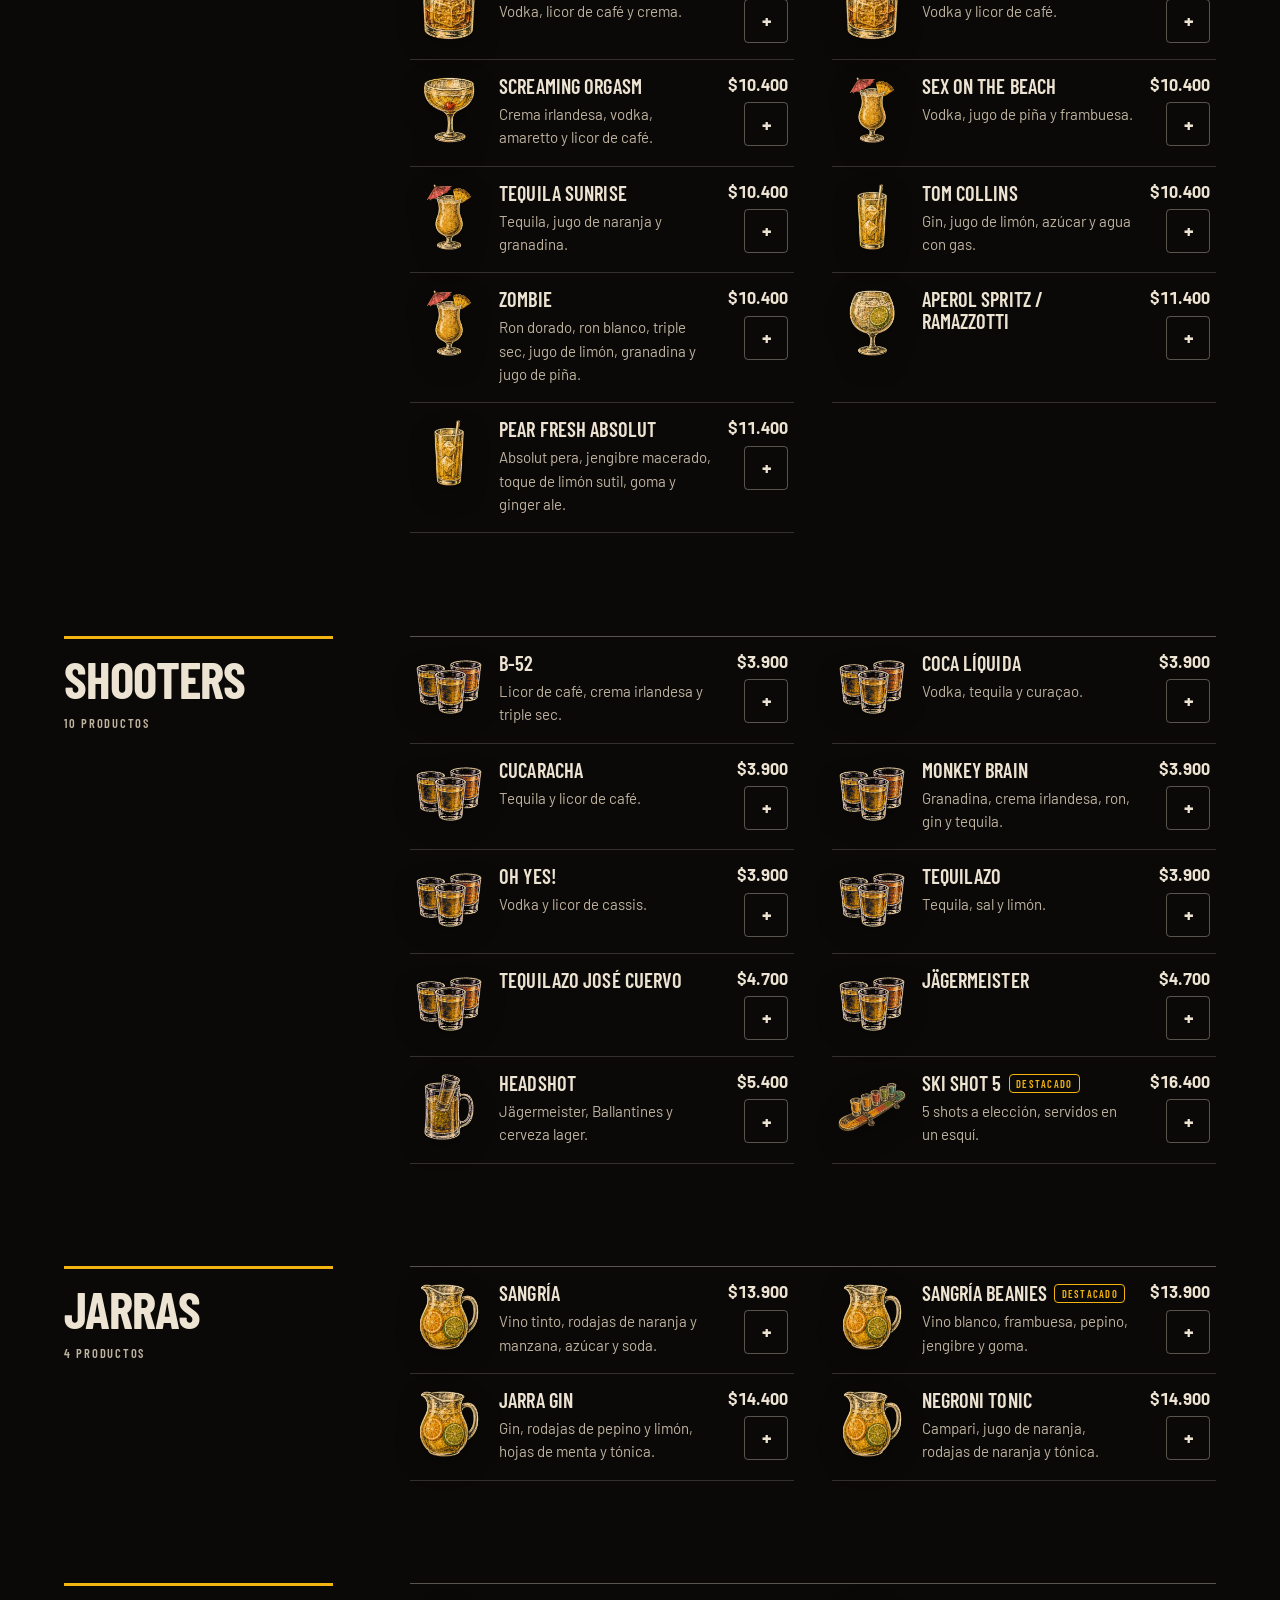
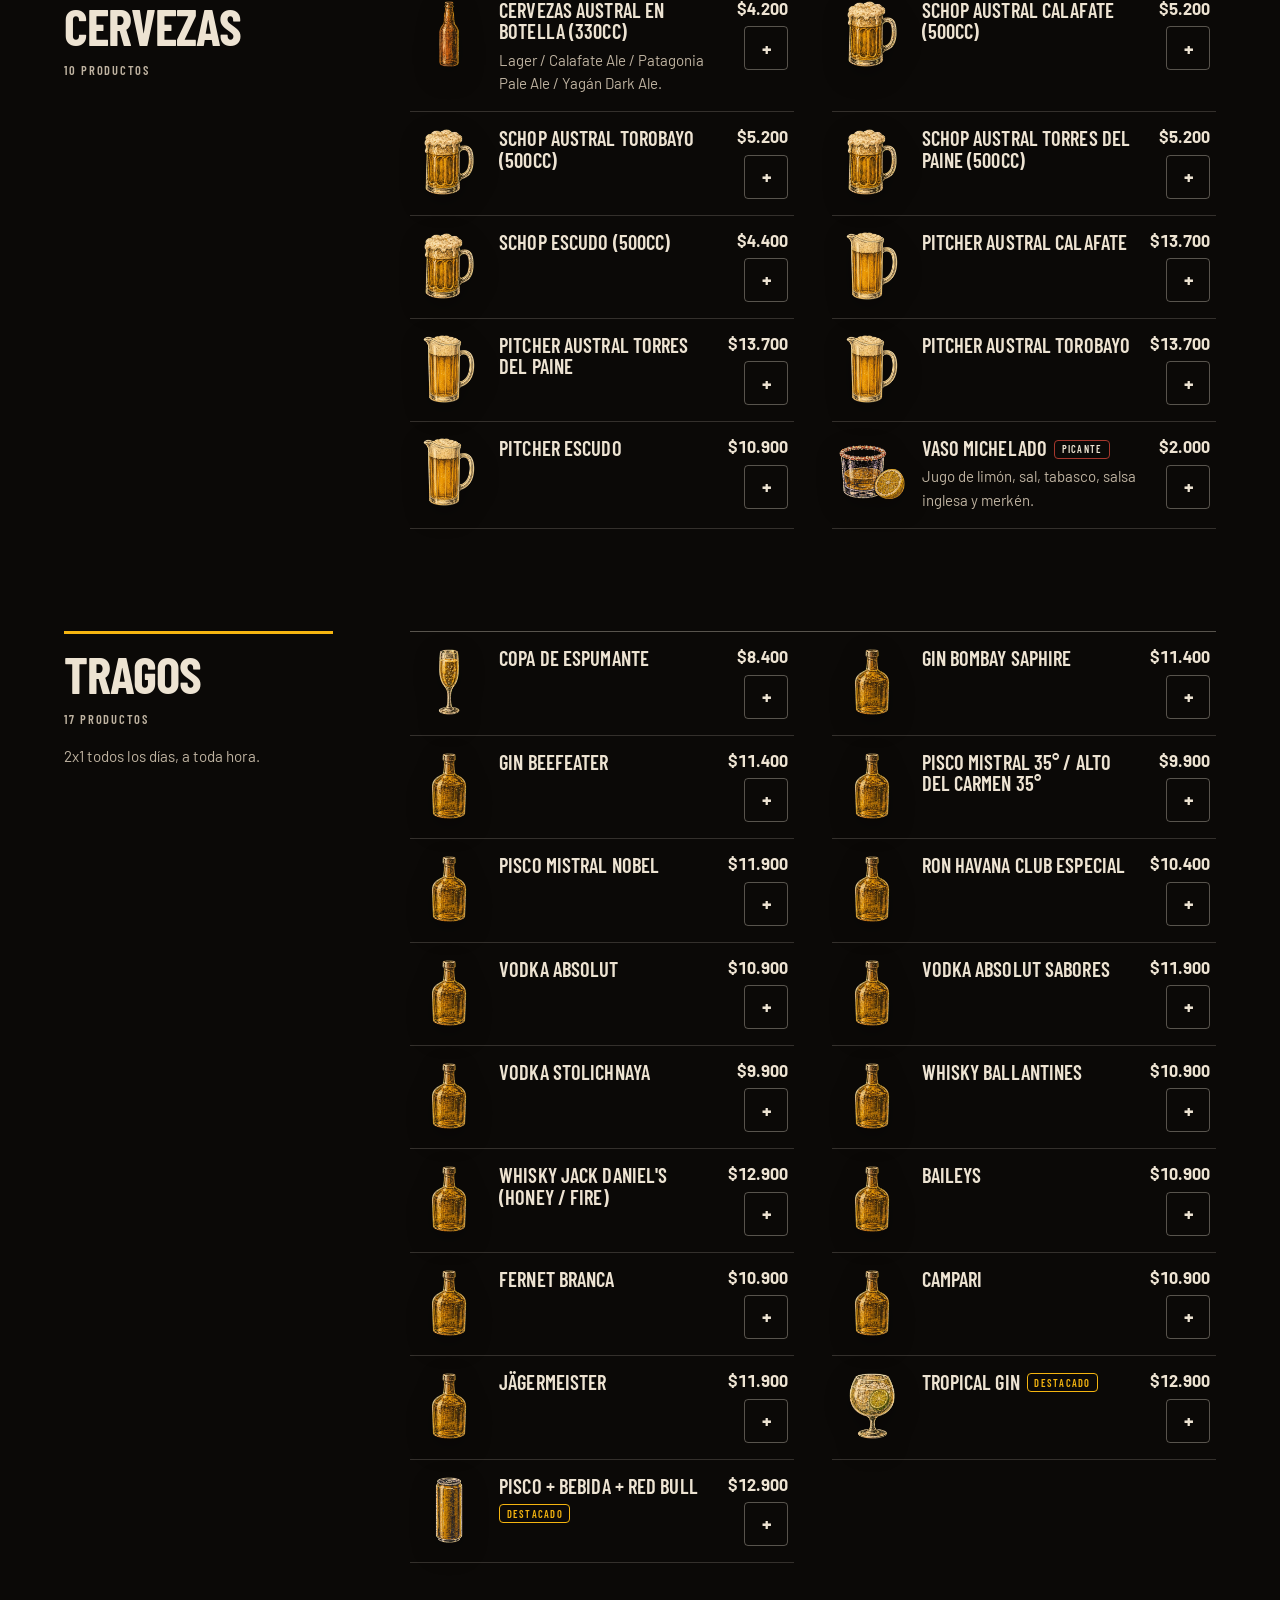
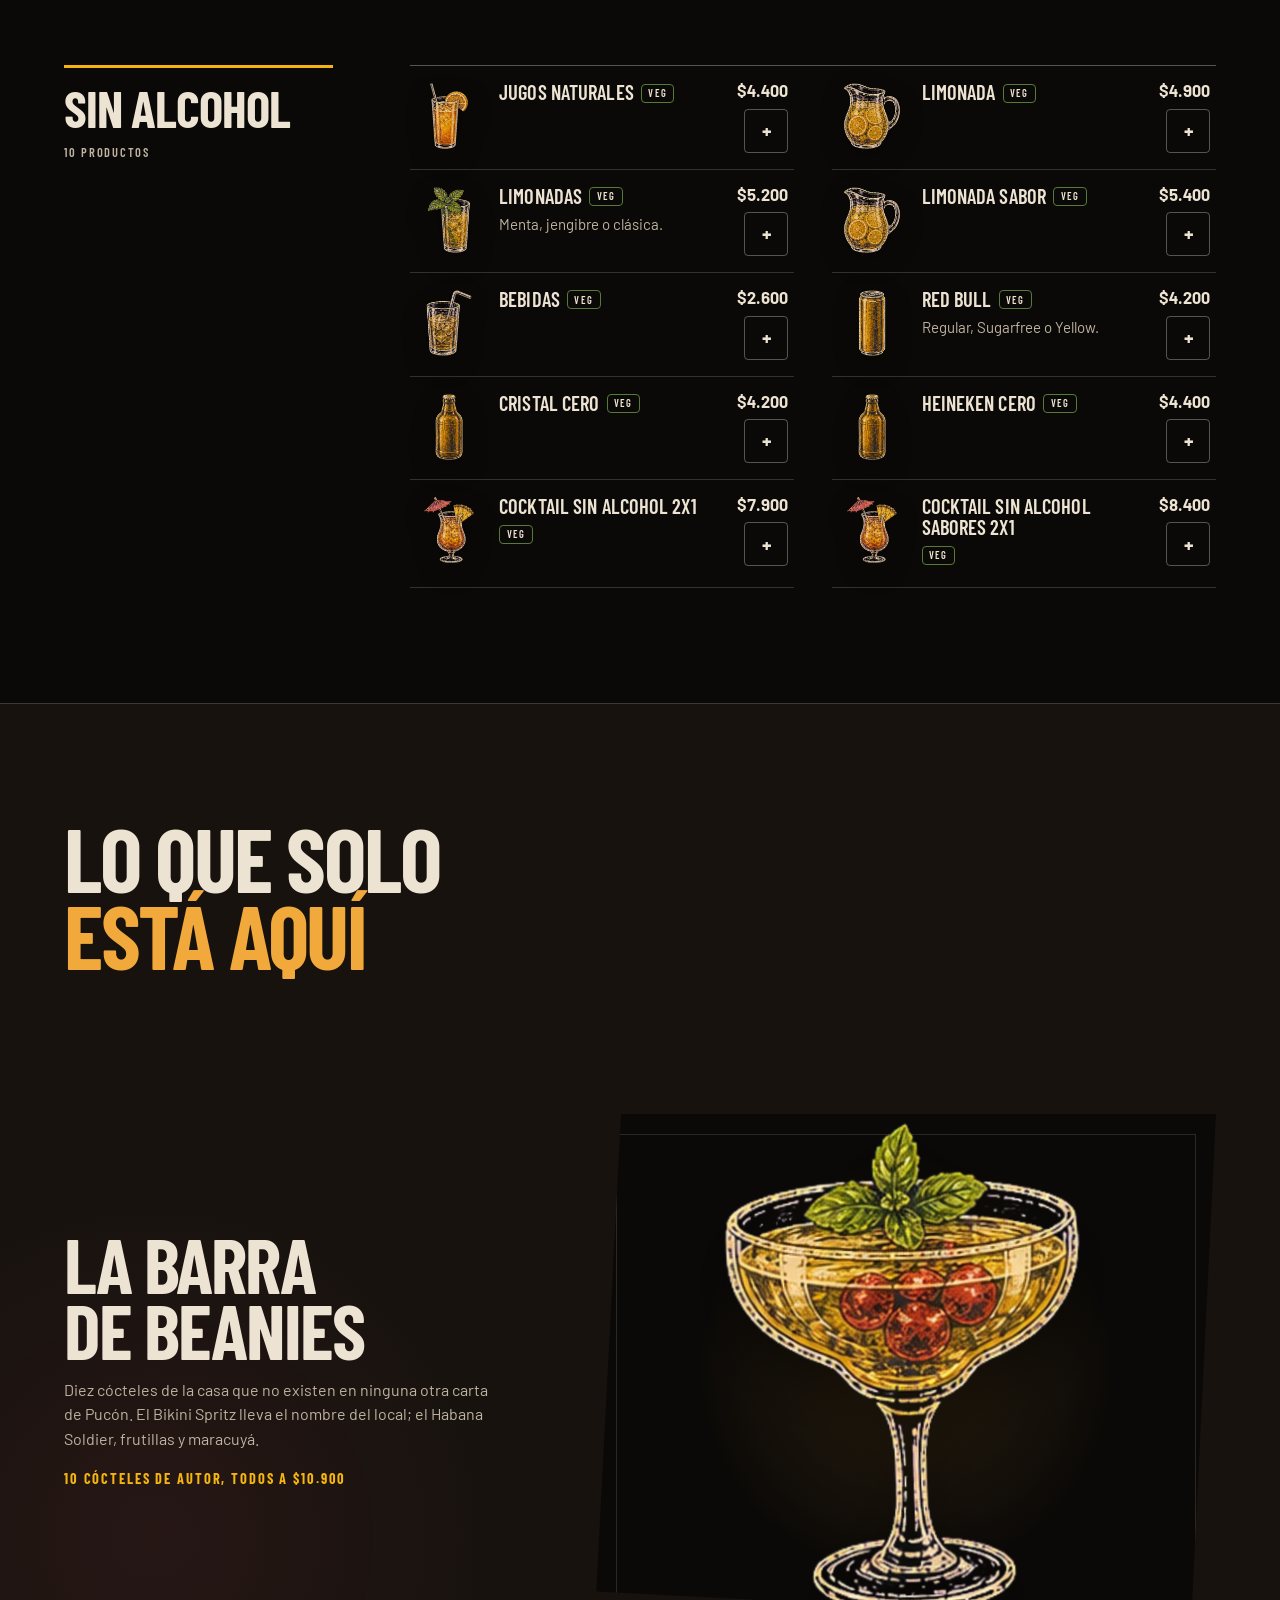
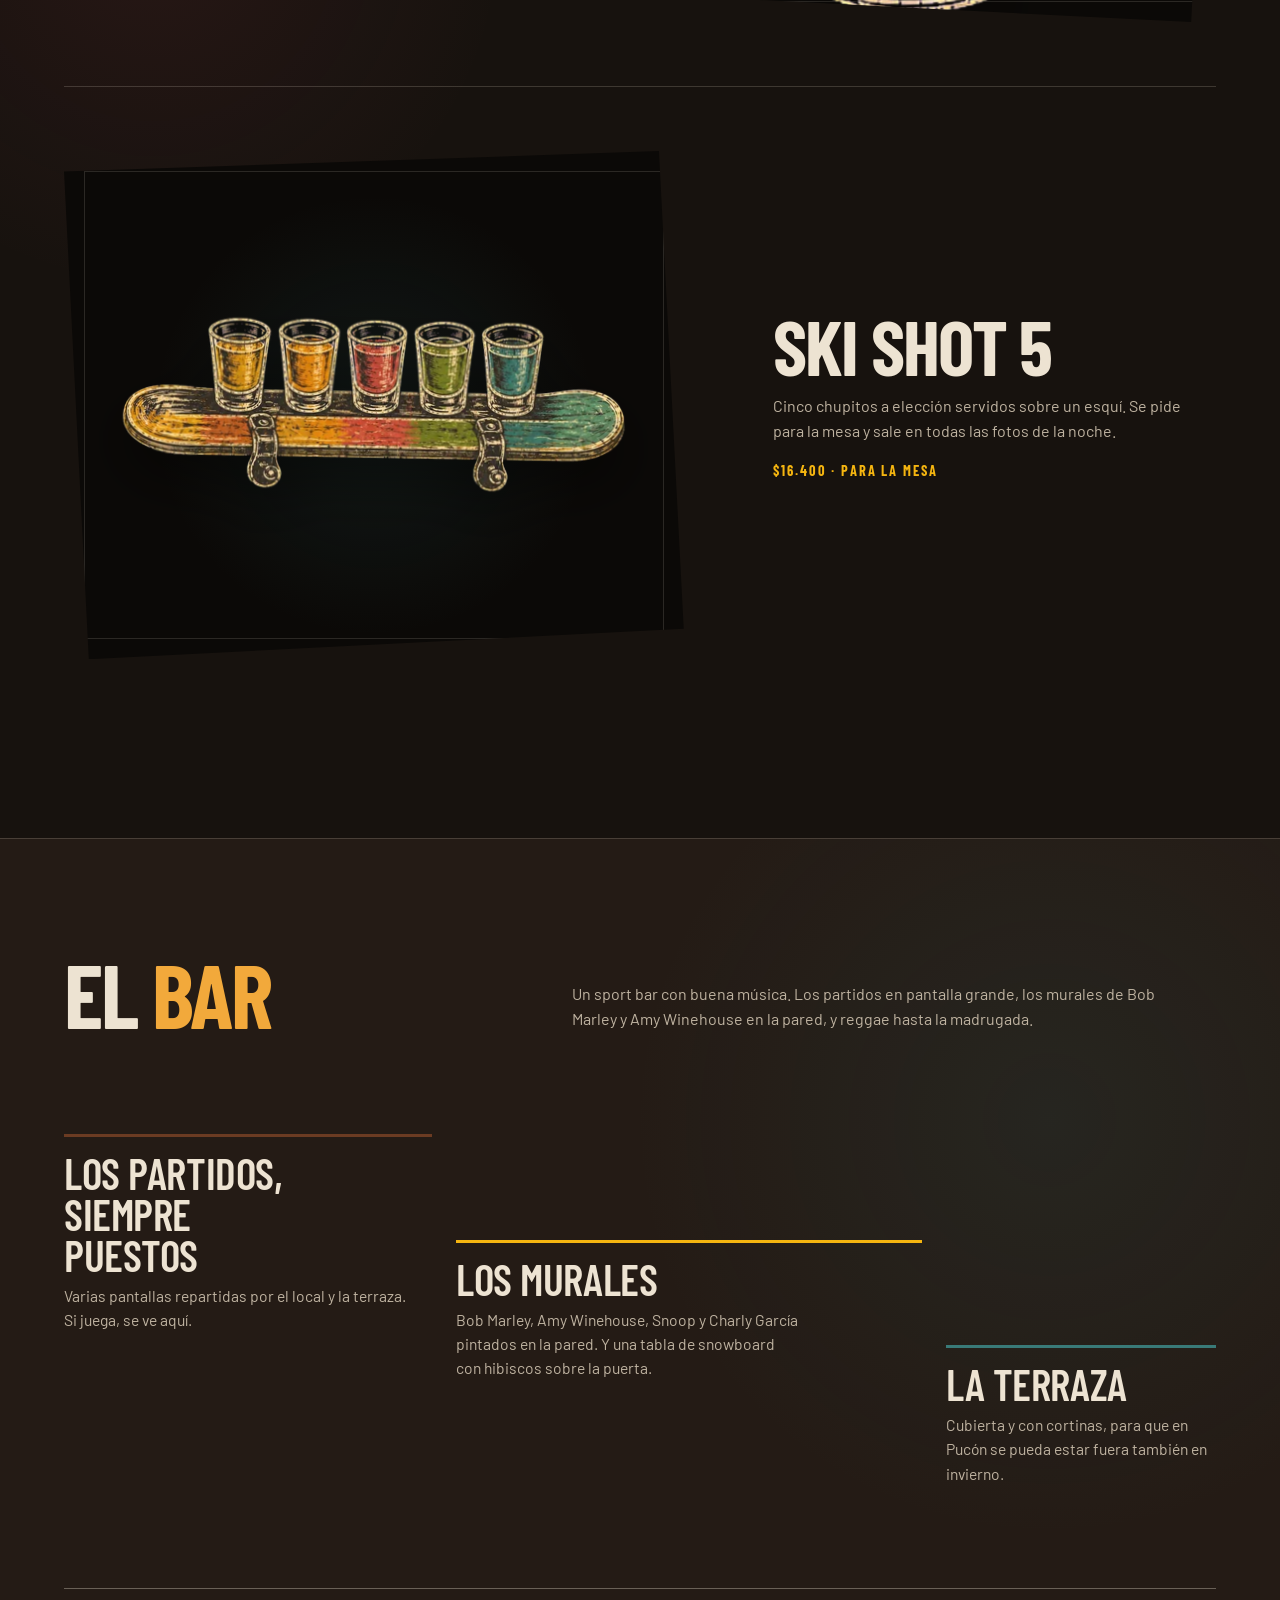
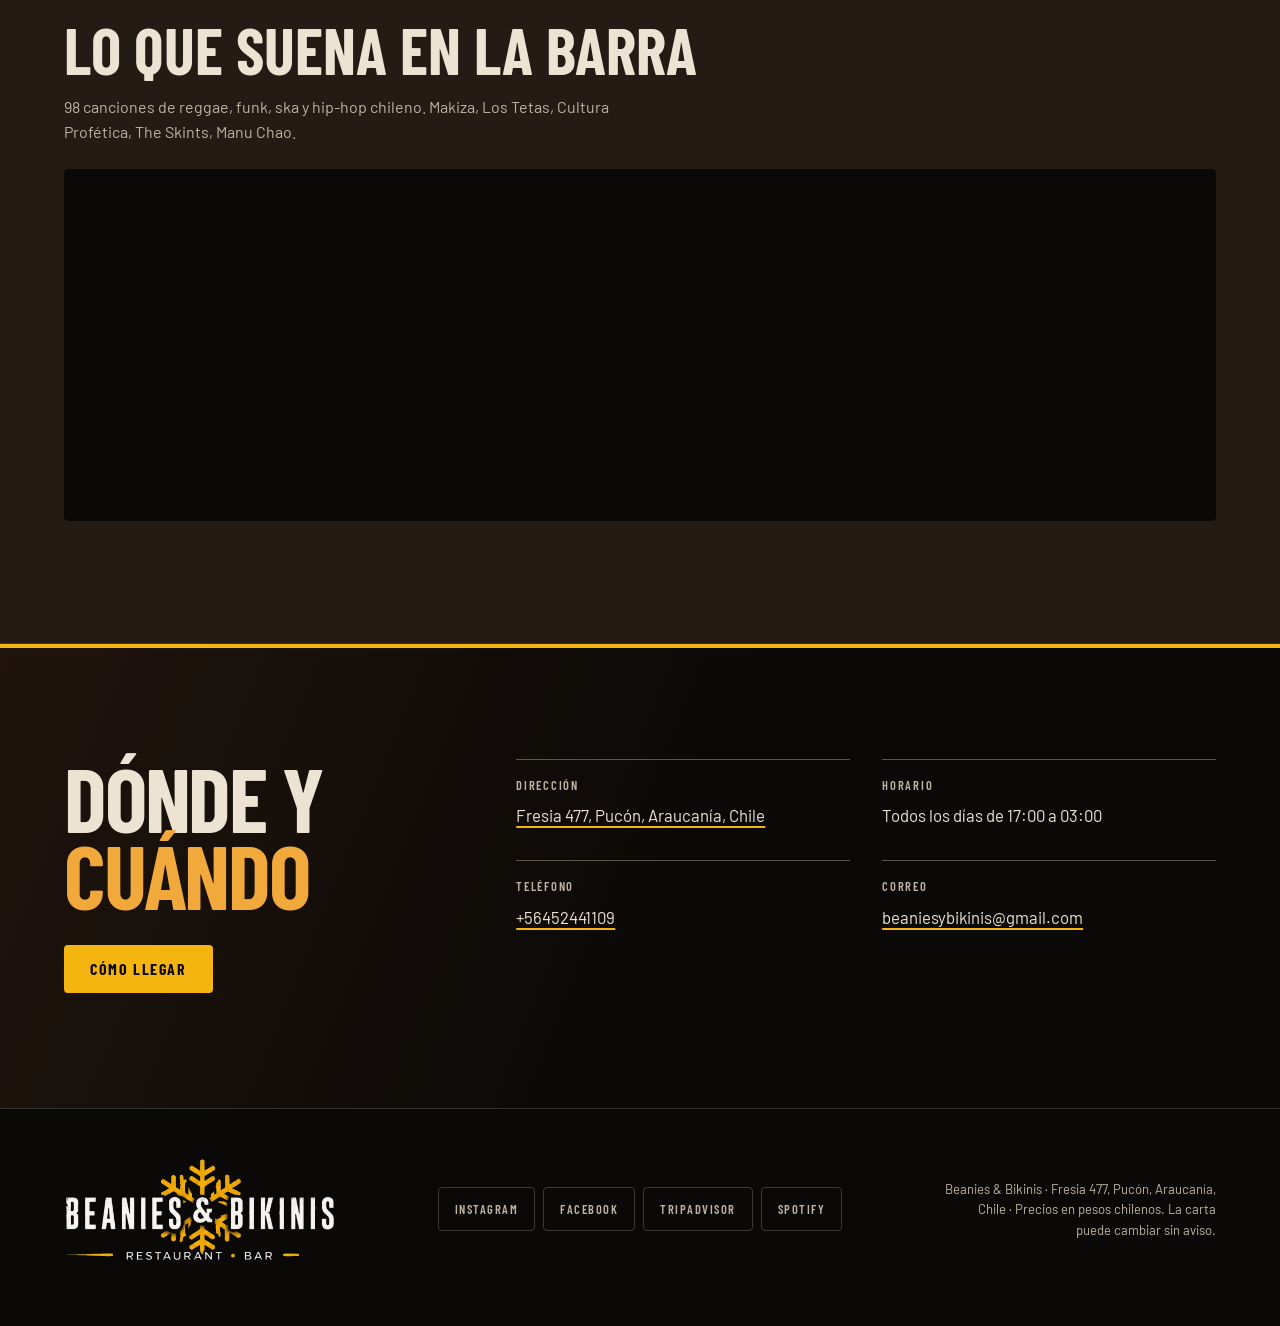
==== commit 51b842a4: "Publicar rediseño y corregir lockup de marca" ====
--- a/index.html
+++ b/index.html
@@ -10,21 +10,24 @@
 <meta property="og:type" content="restaurant">
 <meta property="og:title" content="Beanies &amp; Bikinis · Restaurant Bar en Pucón">
 <meta property="og:description" content="Carta completa, cócteles de autor y 2x1 en tragos todos los días. Fresia 477, Pucón.">
-<meta property="og:image" content="assets/img/logo-provisional.png">
+<meta property="og:image" content="assets/img/mural-artistas.webp">
 <meta property="og:locale" content="es_CL">
-<meta name="theme-color" content="#17120e">
+<meta name="theme-color" content="#0b0907">
 
 <link rel="preload" href="assets/fuentes/barlow-condensed-700-latin.woff2" as="font" type="font/woff2" crossorigin>
 <link rel="preload" href="assets/fuentes/barlow-400-latin.woff2" as="font" type="font/woff2" crossorigin>
-<link rel="stylesheet" href="assets/css/estilos.css">
+<link rel="preload" href="assets/img/mural-artistas.webp" as="image" type="image/webp" fetchpriority="high">
+<link rel="stylesheet" href="assets/css/estilos.css?v=20260812-brand-hero-final">
 </head>
 <body>
 
-<a class="oculto-visual" href="#carta">Saltar a la carta</a>
-
-<nav class="nav" id="nav">
-  <div class="contenedor">
-    <a class="nav-marca" href="#inicio">Beanies <span class="copo">&amp;</span> Bikinis</a>
+<a class="saltar-enlace" href="#carta" data-t="nav.saltarCarta">Saltar a la carta</a>
+
+<nav class="nav" id="nav" aria-label="Navegación principal">
+  <div class="contenedor">
+    <a class="nav-marca" href="#inicio" aria-label="Beanies &amp; Bikinis, inicio">
+      <img src="assets/img/logo-beanies-bikinis.png?v=20260812-redesign-final" width="1018" height="392" alt="">
+    </a>
 
     <div class="nav-derecha">
       <div class="nav-enlaces">
@@ -42,7 +45,7 @@
       <a class="boton boton-primario" href="#carta" data-t="nav.verCarta">Ver la carta</a>
 
       <button type="button" class="abrir-menu" id="abrir-menu" aria-expanded="false" aria-controls="menu-movil">
-        <span></span>
+        <span aria-hidden="true"></span>
         <span class="oculto-visual" data-t="nav.abrirMenu">Abrir el menú</span>
       </button>
     </div>
@@ -51,35 +54,44 @@
 
 <div class="menu-movil" id="menu-movil" data-abierto="false" role="dialog" aria-modal="true" aria-label="Menú">
   <div class="menu-movil-cabecera">
-    <span class="nav-marca">Beanies <span class="copo">&amp;</span> Bikinis</span>
+    <span class="nav-marca" aria-hidden="true">
+      <img src="assets/img/logo-beanies-bikinis.png?v=20260812-redesign-final" width="1018" height="392" alt="">
+    </span>
     <button type="button" class="cerrar-menu" id="cerrar-menu">
-      &times;<span class="oculto-visual" data-t="nav.cerrarMenu">Cerrar el menú</span>
+      <span aria-hidden="true">×</span><span class="oculto-visual" data-t="nav.cerrarMenu">Cerrar el menú</span>
     </button>
   </div>
-  <nav>
+  <nav aria-label="Navegación móvil">
     <a href="#inicio" data-t="nav.inicio">Inicio</a>
     <a href="#carta" data-t="nav.carta">Carta</a>
     <a href="#bar" data-t="nav.bar">El bar</a>
     <a href="#visita" data-t="nav.visita">Cómo llegar</a>
   </nav>
+  <div class="idioma idioma-movil" role="group" aria-label="Idioma">
+    <button type="button" data-idioma="es" aria-pressed="true">ES</button>
+    <button type="button" data-idioma="en" aria-pressed="false">EN</button>
+  </div>
   <a class="boton boton-primario" href="#carta" data-t="nav.verCarta">Ver la carta</a>
 </div>
 
 <header class="portada" id="inicio">
-  <div class="contenedor">
-    <!-- Provisional: captura del rótulo. Pendiente el máster oficial del logo. -->
-    <img class="marca-grande" src="assets/img/logo-provisional.png"
-         width="1075" height="433" alt="Beanies &amp; Bikinis · Restaurant Bar" fetchpriority="high">
+  <div class="portada-mural" aria-hidden="true">
+    <img src="assets/img/mural-artistas.webp?v=20260812-redesign-final" width="1536" height="1024" alt="" fetchpriority="high">
+  </div>
+  <div class="portada-grano" aria-hidden="true"></div>
+  <div class="contenedor">
+    <img class="marca-grande" src="assets/img/logo-beanies-bikinis.png?v=20260812-brand-hero-final"
+         width="1018" height="392" alt="Beanies &amp; Bikinis · Restaurant Bar" fetchpriority="high">
 
     <h1 class="lema" data-t="portada.lema">Refugio de montaña, <em>mural tropical</em></h1>
 
     <p class="entradilla" data-t="portada.entradilla">
-      Gorros de lana y bikinis. El volcán y el lago. Los partidos en pantalla grande,
+      Beanies &amp; Bikinis entre el volcán y el lago. Los partidos en pantalla grande,
       reggae en la barra y la cocina abierta hasta tarde.
     </p>
 
     <p class="estado" id="estado" hidden>
-      <span class="punto"></span><span class="estado-texto"></span>
+      <span class="punto" aria-hidden="true"></span><span class="estado-texto"></span>
     </p>
 
     <div class="acciones">
@@ -92,19 +104,50 @@
 
 <div class="promo" id="promo" hidden>
   <div class="contenedor">
-    <span class="cifra">2x1</span>
+    <span class="cifra" aria-hidden="true">2×1</span>
     <span class="texto" id="promo-texto"></span>
   </div>
 </div>
 
 <main>
 
-<section class="seccion" id="especialidades">
+<section class="seccion seccion-carta" id="carta">
+  <div class="contenedor">
+    <div class="carta-intro">
+      <h2 class="titulo-seccion" data-t="carta.titulo">La <span class="acento">carta</span></h2>
+      <p class="entradilla" data-t="carta.entradilla">
+        Todo lo que sale de la cocina y de la barra, organizado por categorías para elegir sin vueltas.
+      </p>
+    </div>
+
+    <div class="controles">
+      <div class="carril-filtros" data-hay-izquierda="false" data-hay-derecha="false">
+        <button type="button" class="filtro-desplazar filtro-anterior" disabled
+                aria-controls="filtros" aria-label="Ver categorías anteriores"
+                data-t-attr="aria-label:carta.categoriasAnteriores">
+          <span aria-hidden="true">←</span>
+        </button>
+        <div class="filtros" id="filtros" role="group" aria-label="Categorías"
+             data-t-attr="aria-label:carta.categorias" tabindex="-1"></div>
+        <button type="button" class="filtro-desplazar filtro-siguiente" disabled
+                aria-controls="filtros" aria-label="Ver más categorías"
+                data-t-attr="aria-label:carta.categoriasSiguientes">
+          <span aria-hidden="true">→</span>
+        </button>
+      </div>
+    </div>
+
+    <p id="resultados-estado" class="oculto-visual" aria-live="polite" aria-atomic="true"></p>
+    <div id="resultados" aria-busy="true"></div>
+  </div>
+</section>
+
+<section class="seccion seccion-especialidades" id="especialidades">
   <div class="contenedor">
     <h2 class="titulo-seccion" data-t="especial.titulo">Lo que solo <span class="acento">está aquí</span></h2>
 
     <article class="editorial">
-      <div>
+      <div class="editorial-copia">
         <h3 data-t="especial.barraTitulo">La Barra de Beanies</h3>
         <p data-t="especial.barraTexto">
           Diez cócteles de la casa que no existen en ninguna otra carta de Pucón.
@@ -119,7 +162,7 @@
     </article>
 
     <article class="editorial invertida">
-      <div>
+      <div class="editorial-copia">
         <h3 data-t="especial.skiTitulo">Ski Shot 5</h3>
         <p data-t="especial.skiTexto">
           Cinco chupitos a elección servidos sobre un esquí. Se pide para la mesa
@@ -135,54 +178,33 @@
   </div>
 </section>
 
-<section class="seccion" id="carta">
-  <div class="contenedor">
-    <h2 class="titulo-seccion" data-t="carta.titulo">La <span class="acento">carta</span></h2>
-    <p class="entradilla" data-t="carta.entradilla">
-      Todo lo que sale de la cocina y de la barra. Busca por nombre o por ingrediente:
-      escribe «camarón» y salen los platos que lo llevan.
-    </p>
-
-    <div class="controles">
-      <div class="buscador">
-        <label class="oculto-visual" for="buscar" data-t="carta.buscarEtiqueta">Buscar en la carta</label>
-        <input type="search" id="buscar" autocomplete="off"
-               data-t-attr="placeholder:carta.buscarPlaceholder"
-               placeholder="Buscar plato, trago o ingrediente…">
-        <button type="button" class="limpiar" id="limpiar" hidden aria-label="Limpiar búsqueda">&times;</button>
-      </div>
-      <div class="filtros" id="filtros" role="group" aria-label="Categorías"></div>
-    </div>
-
-    <div id="resultados" aria-live="polite"></div>
-  </div>
-</section>
-
-<section class="seccion" id="bar">
-  <div class="contenedor">
-    <h2 class="titulo-seccion" data-t="bar.titulo">El <span class="acento">bar</span></h2>
-    <p class="entradilla" data-t="bar.entradilla">
-      Un sport bar con buena música. Los partidos en las pantallas, los murales de
-      Bob Marley y Amy Winehouse en la pared, y reggae hasta la madrugada.
-    </p>
+<section class="seccion seccion-bar" id="bar">
+  <div class="contenedor">
+    <div class="bar-intro">
+      <h2 class="titulo-seccion" data-t="bar.titulo">El <span class="acento">bar</span></h2>
+      <p class="entradilla" data-t="bar.entradilla">
+        Un sport bar con buena música. Los partidos en las pantallas, los murales de
+        Bob Marley y Amy Winehouse en la pared, y reggae hasta la madrugada.
+      </p>
+    </div>
 
     <div class="bloques">
-      <div class="bloque">
-        <h4 data-t="bar.deporteTitulo">Los partidos, siempre puestos</h4>
+      <div class="bloque bloque-deporte">
+        <h3 data-t="bar.deporteTitulo">Los partidos, siempre puestos</h3>
         <p data-t="bar.deporteTexto">Pantallas repartidas por el local y la terraza.</p>
       </div>
-      <div class="bloque">
-        <h4 data-t="bar.muralTitulo">Los murales</h4>
-        <p data-t="bar.muralTexto">Bob Marley, Amy Winehouse, Snoop y Lennon pintados sobre la chapa. Y una tabla de snowboard con hibiscos sobre la puerta.</p>
-      </div>
-      <div class="bloque">
-        <h4 data-t="bar.terrazaTitulo">La terraza</h4>
+      <div class="bloque bloque-mural">
+        <h3 data-t="bar.muralTitulo">Los murales</h3>
+        <p data-t="bar.muralTexto">Bob Marley, Amy Winehouse, Snoop y Charly García pintados sobre la chapa. Y una tabla de snowboard con hibiscos sobre la puerta.</p>
+      </div>
+      <div class="bloque bloque-terraza">
+        <h3 data-t="bar.terrazaTitulo">La terraza</h3>
         <p data-t="bar.terrazaTexto">Cubierta y con cortinas, para estar fuera también en invierno.</p>
       </div>
     </div>
 
     <div class="spotify" id="spotify" hidden>
-      <h3 class="oculto-visual" data-t="bar.musicaTitulo">Lo que suena en la barra</h3>
+      <h3 class="titulo-musica" data-t="bar.musicaTitulo">Lo que suena en la barra</h3>
       <p class="entradilla" id="musica-texto"></p>
       <iframe id="spotify-iframe" title="Lista de reproducción de Beanies &amp; Bikinis en Spotify"
               loading="lazy" allow="encrypted-media"></iframe>
@@ -190,21 +212,24 @@
   </div>
 </section>
 
-<section class="seccion" id="visita">
-  <div class="contenedor">
-    <h2 class="titulo-seccion" data-t="visita.titulo">Dónde y <span class="acento">cuándo</span></h2>
+<section class="seccion seccion-visita" id="visita">
+  <div class="contenedor visita-composicion">
+    <div class="visita-titulo">
+      <h2 class="titulo-seccion" data-t="visita.titulo">Dónde y <span class="acento">cuándo</span></h2>
+      <p class="acciones">
+        <a class="boton boton-primario" id="enlace-mapa-2" href="#" target="_blank" rel="noopener"
+           data-t="portada.comoLlegar">Cómo llegar</a>
+      </p>
+    </div>
     <div class="datos" id="datos"></div>
-    <p class="acciones" style="margin-top:var(--bb-space-4)">
-      <a class="boton boton-secundario" id="enlace-mapa-2" href="#" target="_blank" rel="noopener"
-         data-t="portada.comoLlegar">Cómo llegar</a>
-    </p>
   </div>
 </section>
 
 </main>
 
-<footer class="pie">
-  <div class="contenedor">
+<footer class="pie" id="pie">
+  <div class="contenedor">
+    <img class="pie-logo" src="assets/img/logo-beanies-bikinis.png?v=20260812-brand-footer-final" width="1018" height="392" alt="Beanies &amp; Bikinis">
     <div class="redes" id="redes"></div>
     <small id="pie-texto"></small>
   </div>
@@ -218,14 +243,14 @@
     </div>
     <div class="cesta-acciones">
       <button type="button" class="cesta-vaciar" id="cesta-vaciar" data-t="cesta.vaciar">Vaciar</button>
-      <button type="button" class="boton boton-primario" id="cesta-accion" hidden></button>
+      <button type="button" class="boton boton-primario" id="cesta-accion" hidden data-t="cesta.pedir">Hacer el pedido</button>
     </div>
   </div>
 </div>
 
-<script src="assets/js/textos.js"></script>
-<script src="assets/js/pedido.js"></script>
-<script src="assets/js/carta.js"></script>
-<script src="assets/js/app.js"></script>
+<script src="assets/js/textos.js?v=20260812-brand-footer-final"></script>
+<script src="assets/js/pedido.js?v=20260812-carta-final"></script>
+<script src="assets/js/carta.js?v=20260812-carta-final"></script>
+<script src="assets/js/app.js?v=20260812-carta-final"></script>
 </body>
 </html>
--- a/assets/css/estilos.css
+++ b/assets/css/estilos.css
@@ -1,39 +1,28 @@
-/* Beanies & Bikinis
-   Construido sobre design-tokens.css del sistema de diseño aprobado.
-   Ningún hexadecimal ni duración se repite aquí: todo sale de un token.
-
-   Tema único a propósito. Esto es un bar de noche: carbón y negro ocupan
-   la mayor parte de cada vista y el oro solo significa marca, acción o
-   estado activo. */
-
 @import url('design-tokens.css');
 @import url('../fuentes/fuentes.css');
 
 *, *::before, *::after { box-sizing: border-box; }
 
-/* Cualquier `display` de autor gana al `display:none` que el navegador da a
-   [hidden]. Sin esto, un botón oculto desde JavaScript se sigue viendo —y el de
-   WhatsApp debe permanecer fuera de la vista hasta que haya número. */
 [hidden] { display: none !important; }
+
+:root {
+  --bb-nav-alto: 4.5rem;
+  --bb-borde: 1px solid rgb(237 227 210 / 18%);
+  --bb-borde-fuerte: 1px solid rgb(237 227 210 / 34%);
+  --bb-panel-negro: rgb(11 9 7 / 92%);
+}
 
 html {
   scroll-behavior: smooth;
-  scroll-padding-top: calc(var(--bb-nav-alto) + var(--bb-space-2));
-}
-
-:root {
-  --bb-nav-alto: 4rem;
-  --bb-borde-hueso: 1px solid rgb(237 227 210 / 22%);
-}
-
-@media (prefers-reduced-motion: reduce) {
-  html { scroll-behavior: auto; }
-  *, *::before, *::after { animation-duration: 1ms !important; animation-iteration-count: 1 !important; }
+  scroll-padding-top: calc(var(--bb-nav-alto) + 1rem);
 }
 
 body {
   margin: 0;
-  background: var(--bb-bg);
+  overflow-x: hidden;
+  background:
+    radial-gradient(circle at 84% 18%, rgb(107 59 34 / 16%), transparent 26rem),
+    var(--bb-bg);
   color: var(--bb-text);
   font-family: var(--bb-font-body);
   font-size: var(--bb-body);
@@ -42,7 +31,13 @@
   -webkit-font-smoothing: antialiased;
 }
 
-img { max-width: 100%; display: block; }
+body.con-cesta { padding-bottom: 6rem; }
+
+img { display: block; max-width: 100%; }
+
+button, input { font: inherit; }
+
+a, button, input { -webkit-tap-highlight-color: transparent; }
 
 :focus-visible {
   outline: 3px solid var(--bb-focus);
@@ -50,614 +45,1358 @@
 }
 
 .contenedor {
-  max-width: var(--bb-container);
-  margin: 0 auto;
+  width: min(100%, var(--bb-container));
+  margin-inline: auto;
   padding-inline: var(--bb-gutter);
 }
 
 .oculto-visual {
-  position: absolute; width: 1px; height: 1px;
-  padding: 0; margin: -1px; overflow: hidden;
-  clip-path: inset(50%); white-space: nowrap; border: 0;
-}
-
-/* Etiqueta: navegación, chips y metadatos */
-.etiqueta-ui {
+  position: absolute;
+  width: 1px; height: 1px;
+  padding: 0; margin: -1px;
+  overflow: hidden;
+  clip-path: inset(50%);
+  white-space: nowrap;
+  border: 0;
+}
+
+.saltar-enlace {
+  position: fixed;
+  top: .75rem; left: .75rem;
+  z-index: 200;
+  min-height: 2.75rem;
+  padding: .7rem 1rem;
+  background: var(--bb-action);
+  color: var(--bb-action-text);
+  font-family: var(--bb-font-display);
+  font-weight: 700;
+  text-transform: uppercase;
+  text-decoration: none;
+  transform: translateY(-160%);
+  transition: transform var(--bb-duration-fast) var(--bb-ease-out);
+}
+
+.saltar-enlace:focus { transform: translateY(0); }
+
+/* Navegación */
+
+.nav {
+  position: sticky;
+  top: 0;
+  z-index: 80;
+  height: var(--bb-nav-alto);
+  background: rgb(11 9 7 / 78%);
+  border-bottom: var(--bb-borde);
+  backdrop-filter: blur(14px);
+  transition: background-color var(--bb-duration-base) var(--bb-ease-standard),
+              box-shadow var(--bb-duration-base) var(--bb-ease-standard);
+}
+
+.nav.solida {
+  background: rgb(11 9 7 / 97%);
+  box-shadow: var(--bb-shadow-bar);
+}
+
+.nav .contenedor {
+  height: 100%;
+  display: flex;
+  align-items: center;
+  justify-content: space-between;
+  gap: var(--bb-space-3);
+}
+
+.nav-marca {
+  display: inline-flex;
+  align-items: center;
+  min-width: 8.5rem;
+  min-height: 2.75rem;
+  color: var(--bb-text);
+  text-decoration: none;
+}
+
+.nav-marca img {
+  width: 8.75rem;
+  height: auto;
+}
+
+.nav-derecha,
+.nav-enlaces,
+.idioma {
+  display: flex;
+  align-items: center;
+}
+
+.nav-derecha { gap: var(--bb-space-2); }
+.nav-enlaces { gap: clamp(1rem, 2vw, 2rem); }
+
+.nav-enlaces a {
+  position: relative;
+  display: inline-flex;
+  align-items: center;
+  min-height: 2.75rem;
+  color: var(--bb-text-muted);
   font-family: var(--bb-font-display);
   font-size: var(--bb-label);
   font-weight: 600;
   letter-spacing: .14em;
   text-transform: uppercase;
-}
-
-/* ---------- Navegación ---------- */
-
-.nav {
-  position: sticky; top: 0; z-index: 60;
-  height: var(--bb-nav-alto);
-  background: rgb(11 9 7 / 82%);
-  backdrop-filter: blur(12px);
-  border-bottom: var(--bb-borde-hueso);
-  transition: background var(--bb-duration-base) var(--bb-ease-standard);
-}
-
-.nav.solida { background: var(--bb-bg-deep); box-shadow: var(--bb-shadow-bar); }
-
-.nav .contenedor {
-  height: 100%;
-  display: flex; align-items: center; justify-content: space-between;
-  gap: var(--bb-space-3);
-}
-
-.nav-marca {
-  display: flex; align-items: center; gap: .35em;
+  text-decoration: none;
+  transition: color var(--bb-duration-fast) var(--bb-ease-standard);
+}
+
+.nav-enlaces a:hover,
+.nav-enlaces a[aria-current="true"] { color: var(--bb-text); }
+
+.nav-enlaces a::after {
+  content: "";
+  position: absolute;
+  left: 0; bottom: .25rem;
+  width: 100%; height: 2px;
+  background: var(--bb-action);
+  transform: scaleX(0);
+  transform-origin: left;
+  transition: transform var(--bb-duration-fast) var(--bb-ease-out);
+}
+
+.nav-enlaces a:hover::after,
+.nav-enlaces a[aria-current="true"]::after { transform: scaleX(1); }
+
+.idioma { border: var(--bb-borde-fuerte); }
+
+.idioma button {
+  min-width: 2.75rem;
   min-height: 2.75rem;
-  font-family: var(--bb-font-display);
-  font-size: 1.15rem; font-weight: 700; letter-spacing: .06em; text-transform: uppercase;
-  color: var(--bb-text); text-decoration: none; white-space: nowrap;
-}
-
-.nav-marca .copo { color: var(--bb-gold-500); }
-
-.nav-derecha { display: flex; align-items: center; gap: var(--bb-space-2); }
-
-.nav-enlaces { display: flex; gap: var(--bb-space-3); }
-
-.nav-enlaces a {
-  position: relative;
-  font-family: var(--bb-font-display);
-  font-size: var(--bb-label); font-weight: 600;
-  letter-spacing: .14em; text-transform: uppercase;
-  color: var(--bb-text-muted); text-decoration: none;
-  padding-block: .75rem;
-}
-
-.nav-enlaces a:hover { color: var(--bb-text); }
-
-/* Activo: subrayado corto en oro, nunca cápsula rellena */
-.nav-enlaces a[aria-current="true"] { color: var(--bb-text); }
-.nav-enlaces a[aria-current="true"]::after {
-  content: ""; position: absolute; left: 0; bottom: .35rem;
-  width: 1.4rem; height: 2px; background: var(--bb-action);
-}
-
-.idioma { display: inline-flex; border: 1px solid rgb(237 227 210 / 30%); }
-
-.idioma button {
-  min-height: 2.75rem; padding-inline: var(--bb-space-2);
-  font-family: var(--bb-font-display);
-  font-size: var(--bb-label); font-weight: 600; letter-spacing: .12em;
-  background: transparent; color: var(--bb-text-muted);
-  border: 0; cursor: pointer;
-  transition: color var(--bb-duration-fast) var(--bb-ease-standard);
-}
-
-.idioma button[aria-pressed="true"] { background: var(--bb-action); color: var(--bb-action-text); }
-
-.abrir-menu {
+  padding: 0;
+  background: transparent;
+  color: var(--bb-text-muted);
+  border: 0;
+  cursor: pointer;
+  font-family: var(--bb-font-display);
+  font-size: var(--bb-label);
+  font-weight: 700;
+  letter-spacing: .1em;
+}
+
+.idioma button[aria-pressed="true"] {
+  background: var(--bb-action);
+  color: var(--bb-action-text);
+}
+
+.abrir-menu,
+.cerrar-menu {
   display: none;
   width: 3rem; height: 3rem;
-  background: transparent; border: 1px solid rgb(237 227 210 / 30%);
-  color: var(--bb-text); cursor: pointer;
-  align-items: center; justify-content: center;
-}
-
-.abrir-menu span {
-  display: block; width: 1.15rem; height: 2px;
-  background: currentColor; box-shadow: 0 -6px 0 currentColor, 0 6px 0 currentColor;
-}
-
-/* Panel de menú móvil: sólido y a pantalla completa */
+  align-items: center;
+  justify-content: center;
+  background: transparent;
+  color: var(--bb-text);
+  border: var(--bb-borde-fuerte);
+  cursor: pointer;
+}
+
+.abrir-menu > span:first-child {
+  width: 1.15rem; height: 2px;
+  background: currentColor;
+  box-shadow: 0 -6px 0 currentColor, 0 6px 0 currentColor;
+}
+
+.cerrar-menu { font-size: 1.75rem; line-height: 1; }
+
 .menu-movil {
-  position: fixed; inset: 0; z-index: 80;
-  background: var(--bb-bg-deep);
-  display: none; flex-direction: column;
-  padding: var(--bb-space-4) var(--bb-gutter) var(--bb-space-6);
+  position: fixed;
+  inset: 0;
+  z-index: 120;
+  display: none;
+  flex-direction: column;
+  padding: var(--bb-space-3) var(--bb-gutter) var(--bb-space-5);
+  background:
+    radial-gradient(circle at 80% 20%, rgb(242 169 59 / 14%), transparent 22rem),
+    var(--bb-bg-deep);
 }
 
 .menu-movil[data-abierto="true"] { display: flex; }
 
-.menu-movil-cabecera { display: flex; justify-content: space-between; align-items: center; }
-
-.cerrar-menu {
-  width: 3rem; height: 3rem;
-  background: transparent; border: 1px solid rgb(237 227 210 / 30%);
-  color: var(--bb-text); font-size: 1.5rem; line-height: 1; cursor: pointer;
-}
-
-.menu-movil nav { display: flex; flex-direction: column; margin-top: var(--bb-space-5); }
+.menu-movil-cabecera {
+  display: flex;
+  align-items: center;
+  justify-content: space-between;
+}
+
+.menu-movil nav {
+  display: flex;
+  flex-direction: column;
+  margin-block: auto;
+}
 
 .menu-movil nav a {
-  font-family: var(--bb-font-display);
-  font-size: clamp(2rem, 9vw, 3rem); font-weight: 700; line-height: 1.1;
-  text-transform: uppercase; letter-spacing: .01em;
-  color: var(--bb-text); text-decoration: none;
-  padding-block: var(--bb-space-2);
-  border-bottom: var(--bb-borde-hueso);
+  color: var(--bb-text);
+  border-bottom: var(--bb-borde);
+  font-family: var(--bb-font-display);
+  font-size: clamp(2.5rem, 12vw, 4.5rem);
+  font-weight: 700;
+  line-height: 1;
+  text-transform: uppercase;
+  text-decoration: none;
+  padding-block: .55rem;
 }
 
 .menu-movil nav a:hover { color: var(--bb-action); }
-.menu-movil .boton { margin-top: var(--bb-space-4); text-align: center; }
-
-@media (max-width: 860px) {
-  .nav-enlaces { display: none; }
-  .abrir-menu { display: flex; }
-}
-
-/* ---------- Botones ---------- */
+
+.idioma-movil { align-self: flex-start; margin-bottom: var(--bb-space-2); }
+
+/* Acciones */
 
 .boton {
-  display: inline-flex; align-items: center; justify-content: center;
-  min-height: 3rem; padding: 0 var(--bb-space-3);
-  font-family: var(--bb-font-display);
-  font-size: 1rem; font-weight: 700; letter-spacing: .12em; text-transform: uppercase;
-  text-decoration: none; cursor: pointer;
-  border: 2px solid transparent; border-radius: var(--bb-radius-sm);
-  transition: transform var(--bb-duration-fast) var(--bb-ease-standard),
+  display: inline-flex;
+  align-items: center;
+  justify-content: center;
+  min-height: 3rem;
+  padding-inline: var(--bb-space-3);
+  border: 2px solid transparent;
+  border-radius: var(--bb-radius-sm);
+  font-family: var(--bb-font-display);
+  font-size: 1rem;
+  font-weight: 700;
+  letter-spacing: .1em;
+  line-height: 1;
+  text-transform: uppercase;
+  text-decoration: none;
+  cursor: pointer;
+  transition: transform var(--bb-duration-fast) var(--bb-ease-out),
               background-color var(--bb-duration-fast) var(--bb-ease-standard),
-              color var(--bb-duration-fast) var(--bb-ease-standard);
+              color var(--bb-duration-fast) var(--bb-ease-standard),
+              border-color var(--bb-duration-fast) var(--bb-ease-standard);
 }
 
 .boton:hover { transform: translateY(-2px); }
+.boton:active { transform: translateY(0); }
 
 .boton-primario {
-  background: var(--bb-action); color: var(--bb-action-text); border-color: var(--bb-action);
-}
-
-.boton-primario:hover { background: var(--bb-amber-500); border-color: var(--bb-amber-500); }
+  background: var(--bb-action);
+  color: var(--bb-action-text);
+  border-color: var(--bb-action);
+}
+
+.boton-primario:hover {
+  background: var(--bb-amber-500);
+  border-color: var(--bb-amber-500);
+}
 
 .boton-secundario {
-  background: transparent; color: var(--bb-text);
-  border-color: rgb(237 227 210 / 55%);
-}
-
-.boton-secundario:hover { border-color: var(--bb-text); }
-
-.nav .boton { min-height: 2.75rem; font-size: var(--bb-label); letter-spacing: .14em; }
-
-@media (max-width: 1023px) { .nav .boton-primario { display: none; } }
-
-/* ---------- Portada ---------- */
+  background: rgb(11 9 7 / 32%);
+  color: var(--bb-text);
+  border-color: rgb(237 227 210 / 58%);
+}
+
+.boton-secundario:hover {
+  background: rgb(11 9 7 / 78%);
+  border-color: var(--bb-text);
+}
+
+.nav .boton {
+  min-height: 2.75rem;
+  font-size: var(--bb-label);
+}
+
+.acciones {
+  display: flex;
+  align-items: center;
+  gap: var(--bb-space-2);
+  flex-wrap: wrap;
+}
+
+/* Hero */
 
 .portada {
   position: relative;
-  min-height: 82svh;
-  display: flex; align-items: center;
-  padding-block: var(--bb-space-7) var(--bb-space-6);
-  border-bottom: var(--bb-borde-hueso);
+  isolation: isolate;
+  min-height: min(92svh, 58rem);
+  display: flex;
+  align-items: stretch;
+  overflow: hidden;
+  background: var(--bb-bg-deep);
+  border-bottom: var(--bb-borde);
+}
+
+.portada-mural,
+.portada-mural::after,
+.portada-grano {
+  position: absolute;
+  inset: 0;
+  pointer-events: none;
+}
+
+.portada-mural {
+  z-index: 0;
+  overflow: hidden;
+}
+
+.portada-mural img {
+  width: 100%;
+  height: 100%;
+  max-width: none;
+  object-fit: cover;
+  object-position: 56% center;
+  filter: saturate(.92) contrast(1.04) brightness(.78);
+  transform: scale(1.025);
+  transform-origin: 58% 46%;
+}
+
+.portada-mural::after {
+  content: "";
   background:
-    radial-gradient(140% 100% at 50% -10%, rgb(242 169 59 / 14%), transparent 62%),
-    var(--bb-bg);
-}
-
-.portada .contenedor { display: grid; gap: var(--bb-space-4); justify-items: start; }
-
-.marca-grande { width: min(38rem, 100%); height: auto; }
+    linear-gradient(90deg, rgb(11 9 7 / 98%) 0%, rgb(11 9 7 / 94%) 28%, rgb(11 9 7 / 67%) 43%, rgb(11 9 7 / 16%) 66%, rgb(11 9 7 / 5%) 100%),
+    linear-gradient(0deg, rgb(11 9 7 / 78%) 0%, rgb(11 9 7 / 10%) 48%, rgb(11 9 7 / 30%) 100%);
+}
+
+.portada-grano {
+  z-index: 1;
+  opacity: .22;
+  background:
+    radial-gradient(circle at 75% 20%, rgb(242 169 59 / 18%), transparent 30%),
+    radial-gradient(circle at 28% 86%, rgb(57 122 120 / 12%), transparent 24%);
+  mix-blend-mode: soft-light;
+}
+
+.portada > .contenedor {
+  position: relative;
+  z-index: 2;
+  min-height: inherit;
+  display: grid;
+  grid-template-columns: minmax(0, 5fr) minmax(14rem, 7fr);
+  align-content: center;
+  justify-items: start;
+  gap: clamp(.75rem, 1.8vh, 1.25rem) var(--bb-space-5);
+  padding-block: clamp(5rem, 10vh, 7rem) var(--bb-space-4);
+}
+
+.portada > .contenedor::before {
+  content: "PUCÓN · RESTAURANT / BAR";
+  grid-column: 1;
+  color: var(--bb-amber-500);
+  font-family: var(--bb-font-display);
+  font-size: var(--bb-label);
+  font-weight: 700;
+  letter-spacing: .18em;
+  text-transform: uppercase;
+}
+
+.marca-grande {
+  grid-column: 1;
+  display: block;
+  width: min(22rem, 100%);
+  max-width: 100%;
+  height: auto !important;
+  max-height: none;
+  aspect-ratio: auto;
+  object-fit: contain;
+  object-position: left center;
+  background: transparent;
+  border: 0;
+  border-radius: 0;
+  box-shadow: none;
+  filter: none;
+  clip-path: none;
+  animation: none !important;
+}
 
 .portada .lema {
-  font-family: var(--bb-font-display);
-  font-size: var(--bb-h1); font-weight: 700; line-height: .92;
-  letter-spacing: -.01em; text-transform: uppercase;
-  margin: 0; text-wrap: balance;
-}
-
-.portada .lema em { font-style: normal; color: var(--bb-amber-500); }
+  grid-column: 1;
+  max-width: 13ch;
+  margin: 0;
+  color: var(--bb-text);
+  font-family: var(--bb-font-display);
+  font-size: clamp(3rem, 6vw, 5.4rem);
+  font-weight: 700;
+  letter-spacing: -.02em;
+  line-height: .88;
+  text-transform: uppercase;
+  text-wrap: balance;
+  text-shadow: 0 4px 24px rgb(0 0 0 / 70%);
+}
+
+.portada .lema em {
+  color: var(--bb-amber-500);
+  font-style: normal;
+}
+
+.portada .entradilla,
+.portada .estado,
+.portada .acciones { grid-column: 1; }
 
 .portada .entradilla {
-  max-width: 46ch; margin: 0; color: var(--bb-text-muted);
-}
-
-.acciones { display: flex; gap: var(--bb-space-2); flex-wrap: wrap; }
-
-.estado { display: inline-flex; align-items: center; gap: .6rem; font-size: 1rem; }
+  max-width: 44ch;
+  margin: 0;
+  color: var(--bb-text);
+  text-shadow: 0 2px 18px rgb(0 0 0 / 76%);
+}
+
+.estado {
+  display: inline-flex;
+  align-items: center;
+  gap: .65rem;
+  margin: 0;
+  color: var(--bb-text-muted);
+  font-size: 1rem;
+}
 
 .estado .punto {
-  width: .6rem; height: .6rem; border-radius: 50%;
-  background: var(--bb-text-muted); flex: none;
+  width: .6rem; height: .6rem;
+  flex: none;
+  border-radius: 50%;
+  background: var(--bb-text-muted);
+  box-shadow: 0 0 0 4px rgb(237 227 210 / 10%);
 }
 
 .estado.abierto .punto { background: var(--bb-mural-green-600); }
-.estado.abierto b { color: var(--bb-mural-green-600); }
-.estado.cerrado { color: var(--bb-text-muted); }
-
-/* ---------- Franja de promo ---------- */
-
-.promo { background: var(--bb-action); color: var(--bb-action-text); }
+.estado.abierto b { color: var(--bb-text); }
+
+.portada-mural img {
+  animation: encender-mural 760ms var(--bb-ease-out) both;
+}
+
+@keyframes encender-mural {
+  0% { opacity: .42; filter: saturate(.46) contrast(1.16) brightness(.38) blur(5px); transform: scale(1.065); }
+  54% { opacity: 1; filter: saturate(.84) contrast(1.06) brightness(.86) blur(0); }
+  100% { opacity: 1; filter: saturate(.92) contrast(1.04) brightness(.78) blur(0); transform: scale(1.025); }
+}
+
+/* Promoción */
+
+.promo {
+  position: relative;
+  overflow: hidden;
+  background: var(--bb-action);
+  color: var(--bb-action-text);
+}
+
+.promo::after {
+  content: "";
+  position: absolute;
+  right: -8rem; top: -10rem;
+  width: 24rem; height: 24rem;
+  border: 3.5rem solid rgb(11 9 7 / 9%);
+  border-radius: 50%;
+}
 
 .promo .contenedor {
-  display: flex; align-items: center; gap: var(--bb-space-3); flex-wrap: wrap;
-  padding-block: var(--bb-space-3);
+  position: relative;
+  z-index: 1;
+  display: flex;
+  align-items: center;
+  gap: clamp(1rem, 4vw, 3rem);
+  padding-block: clamp(1rem, 2.5vw, 1.75rem);
 }
 
 .promo .cifra {
-  font-family: var(--bb-font-display);
-  font-size: clamp(2.6rem, 8vw, 4rem); font-weight: 700; line-height: .82;
-  letter-spacing: -.03em;
+  flex: none;
+  font-family: var(--bb-font-display);
+  font-size: clamp(3.25rem, 9vw, 6rem);
+  font-weight: 700;
+  letter-spacing: -.035em;
+  line-height: .75;
 }
 
 .promo .texto {
-  font-family: var(--bb-font-display);
-  font-size: var(--bb-title); font-weight: 700; text-transform: uppercase; line-height: 1.05;
+  max-width: 24ch;
+  font-family: var(--bb-font-display);
+  font-size: clamp(1.25rem, 3vw, 2rem);
+  font-weight: 700;
+  line-height: 1;
+  text-transform: uppercase;
 }
 
 .promo .texto small {
   display: block;
+  margin-top: .4rem;
   font-family: var(--bb-font-body);
-  font-size: .95rem; font-weight: 600; text-transform: none;
-  letter-spacing: 0; opacity: .72; margin-top: .3rem;
-}
-
-/* ---------- Secciones ---------- */
-
-.seccion { padding-block: var(--bb-space-7); }
-.seccion + .seccion { border-top: var(--bb-borde-hueso); }
+  font-size: .9rem;
+  font-weight: 600;
+  letter-spacing: 0;
+  line-height: 1.3;
+  text-transform: none;
+  opacity: .76;
+}
+
+/* Ritmo de secciones */
+
+.seccion {
+  position: relative;
+  padding-block: clamp(5rem, 9vw, 8rem);
+}
+
+.seccion + .seccion { border-top: var(--bb-borde); }
 
 .titulo-seccion {
-  font-family: var(--bb-font-display);
-  font-size: var(--bb-h2); font-weight: 700; line-height: .92;
-  text-transform: uppercase; margin: 0 0 var(--bb-space-2);
+  margin: 0;
+  font-family: var(--bb-font-display);
+  font-size: clamp(3.25rem, 7vw, 6rem);
+  font-weight: 700;
+  letter-spacing: -.025em;
+  line-height: .86;
+  text-transform: uppercase;
   text-wrap: balance;
 }
 
 .titulo-seccion .acento { color: var(--bb-amber-500); }
 
 .seccion .entradilla {
-  max-width: 68ch; color: var(--bb-text-muted); margin: 0 0 var(--bb-space-4);
-}
-
-/* ---------- Momentos editoriales ---------- */
-
-.editorial {
-  display: grid; grid-template-columns: minmax(0, 5fr) minmax(0, 7fr);
-  gap: var(--bb-space-5); align-items: center;
-  padding-block: var(--bb-space-5);
-}
-
-.editorial + .editorial { border-top: var(--bb-borde-hueso); }
-.editorial.invertida > .editorial-visual { order: -1; }
-
-.editorial-visual {
-  aspect-ratio: 4 / 3;
-  display: grid; place-items: center;
-  background: var(--bb-bg-deep);
-  border: var(--bb-borde-hueso);
-  overflow: hidden;
-}
-
-.editorial-visual img { width: 100%; height: 100%; object-fit: contain; padding: var(--bb-space-3); }
-
-.editorial-visual .pendiente {
-  font-family: var(--bb-font-display);
-  font-size: var(--bb-label); letter-spacing: .14em; text-transform: uppercase;
-  color: var(--bb-wood-700);
-  text-align: center; padding: var(--bb-space-3);
-}
-
-.editorial h3 {
-  font-family: var(--bb-font-display);
-  font-size: clamp(2rem, 4.5vw, 3.2rem); font-weight: 700; line-height: .95;
-  text-transform: uppercase; margin: 0 0 var(--bb-space-2);
-}
-
-.editorial p { color: var(--bb-text-muted); margin: 0 0 var(--bb-space-2); max-width: 52ch; }
-
-.editorial .dato-duro {
-  font-family: var(--bb-font-display);
-  font-size: var(--bb-label); font-weight: 600; letter-spacing: .14em; text-transform: uppercase;
-  color: var(--bb-gold-500); margin: 0;
-}
-
-@media (max-width: 860px) {
-  .editorial { grid-template-columns: 1fr; gap: var(--bb-space-3); }
-  .editorial.invertida > .editorial-visual { order: 0; }
-}
-
-/* ---------- Controles de la carta ---------- */
+  max-width: 68ch;
+  margin: 0;
+  color: var(--bb-text-muted);
+}
+
+/* Carta */
+
+.seccion-carta {
+  background:
+    radial-gradient(circle at 90% 8%, rgb(86 123 56 / 8%), transparent 24rem),
+    var(--bb-bg-deep);
+}
+
+.carta-intro {
+  display: grid;
+  grid-template-columns: minmax(0, 5fr) minmax(18rem, 7fr);
+  align-items: end;
+  gap: var(--bb-space-5);
+  margin-bottom: clamp(2.5rem, 6vw, 4.5rem);
+}
+
+.carta-intro .entradilla { padding-bottom: .4rem; }
 
 .controles {
-  position: sticky; top: var(--bb-nav-alto); z-index: 50;
-  background: var(--bb-bg);
-  padding-block: var(--bb-space-2);
-  border-bottom: var(--bb-borde-hueso);
-}
-
-.buscador { position: relative; margin-bottom: var(--bb-space-2); }
-
-.buscador input {
-  width: 100%; min-height: 3rem;
-  font-family: var(--bb-font-body); font-size: 1rem;
-  padding: 0 3rem 0 var(--bb-space-2);
-  background: var(--bb-surface); color: var(--bb-text);
-  border: 1px solid rgb(237 227 210 / 24%); border-radius: var(--bb-radius-sm);
-}
-
-.buscador input::placeholder { color: var(--bb-text-muted); }
-.buscador input:focus-visible { border-color: var(--bb-action); }
-
-.buscador .limpiar {
-  position: absolute; right: 0; top: 50%; transform: translateY(-50%);
-  width: 3rem; height: 3rem;
-  background: transparent; border: 0; color: var(--bb-text-muted);
-  font-size: 1.5rem; line-height: 1; cursor: pointer;
-}
-
-.buscador .limpiar[hidden] { display: none; }
-
-/* Rail de categorías: desplazable con encaje en móvil */
+  position: sticky;
+  top: var(--bb-nav-alto);
+  z-index: 60;
+  margin-inline: calc(var(--bb-gutter) * -1);
+  padding: var(--bb-space-2) var(--bb-gutter);
+  background: rgb(11 9 7 / 94%);
+  border-block: var(--bb-borde);
+  backdrop-filter: blur(14px);
+}
+
+.carril-filtros { position: relative; }
+
 .filtros {
-  display: flex; gap: var(--bb-space-1); align-items: stretch;
-  overflow-x: auto; scroll-snap-type: x proximity;
-  scrollbar-width: none; -ms-overflow-style: none;
-  padding-bottom: 2px;
-}
-
-.filtros::-webkit-scrollbar { display: none; }
+  display: grid;
+  grid-template-columns: repeat(7, minmax(0, 1fr));
+  grid-auto-rows: 1fr;
+  gap: .5rem;
+  padding: 2px;
+}
+
+.filtro-desplazar { display: none; }
 
 .pestana {
-  position: relative; scroll-snap-align: start; flex: none;
-  min-height: 2.75rem; padding: 0 var(--bb-space-2);
-  font-family: var(--bb-font-display);
-  font-size: var(--bb-label); font-weight: 600; letter-spacing: .14em; text-transform: uppercase;
-  background: transparent; color: var(--bb-text-muted);
-  border: 1px solid rgb(237 227 210 / 20%); border-radius: var(--bb-radius-sm);
-  cursor: pointer; white-space: nowrap;
+  position: relative;
+  min-width: 0;
+  min-height: 3.25rem;
+  padding: .65rem .7rem;
+  background: transparent;
+  color: var(--bb-text-muted);
+  border: 1px solid rgb(237 227 210 / 22%);
+  border-radius: var(--bb-radius-sm);
+  font-family: var(--bb-font-display);
+  font-size: var(--bb-label);
+  font-weight: 600;
+  letter-spacing: .13em;
+  text-transform: uppercase;
+  line-height: 1.05;
+  text-wrap: balance;
+  scroll-snap-align: start;
+  cursor: pointer;
   transition: color var(--bb-duration-fast) var(--bb-ease-standard),
-              border-color var(--bb-duration-fast) var(--bb-ease-standard);
-}
-
-.pestana:hover { color: var(--bb-text); border-color: rgb(237 227 210 / 45%); }
+              border-color var(--bb-duration-fast) var(--bb-ease-standard),
+              background-color var(--bb-duration-fast) var(--bb-ease-standard);
+}
+
+.pestana:hover {
+  color: var(--bb-text);
+  border-color: rgb(237 227 210 / 50%);
+}
 
 .pestana[aria-pressed="true"] {
-  color: var(--bb-action); border-color: var(--bb-action);
-}
-
-/* La marca radial breve del estado activo */
-.pestana[aria-pressed="true"]::after {
-  content: ""; position: absolute; left: 50%; bottom: -1px; translate: -50% 50%;
-  width: .35rem; height: .35rem; rotate: 45deg;
   background: var(--bb-action);
+  color: var(--bb-action-text);
+  border-color: var(--bb-action);
 }
 
 .pestana.veg[aria-pressed="true"] {
-  color: var(--bb-mural-green-600); border-color: var(--bb-mural-green-600);
-}
-
-.pestana.veg[aria-pressed="true"]::after { background: var(--bb-mural-green-600); }
+  background: var(--bb-mural-green-600);
+  color: var(--bb-text);
+  border-color: var(--bb-mural-green-600);
+}
 
 .separador-filtros {
-  width: 1px; flex: none; margin-inline: var(--bb-space-1);
-  background: rgb(237 227 210 / 20%);
-}
-
-/* ---------- Productos ---------- */
-
-.grupo { padding-top: var(--bb-space-5); }
+  display: none;
+}
+
+#resultados {
+  transition: opacity var(--bb-duration-fast) var(--bb-ease-standard),
+              transform var(--bb-duration-fast) var(--bb-ease-out);
+}
+
+#resultados.cambiando {
+  opacity: .36;
+  transform: translateY(.35rem);
+}
+
+.grupo {
+  display: grid;
+  grid-template-columns: minmax(13rem, 3fr) minmax(0, 9fr);
+  grid-template-rows: auto 1fr;
+  column-gap: clamp(2rem, 6vw, 5rem);
+  padding-top: clamp(4rem, 8vw, 7rem);
+}
 
 .grupo-cabecera {
-  display: flex; align-items: baseline; gap: var(--bb-space-2); flex-wrap: wrap;
-  border-bottom: 2px solid var(--bb-wood-700);
-  padding-bottom: var(--bb-space-1);
+  grid-column: 1;
+  align-self: start;
+  padding-top: var(--bb-space-2);
+  border-top: 3px solid var(--bb-action);
 }
 
 .grupo-cabecera h3 {
-  font-family: var(--bb-font-display);
-  font-size: var(--bb-title); font-weight: 600; line-height: 1;
-  text-transform: uppercase; margin: 0; color: var(--bb-text);
+  margin: 0;
+  font-family: var(--bb-font-display);
+  font-size: clamp(2rem, 4vw, 3.5rem);
+  font-weight: 700;
+  letter-spacing: -.02em;
+  line-height: .92;
+  text-transform: uppercase;
 }
 
 .grupo-cabecera .cuenta {
-  font-family: var(--bb-font-display);
-  font-size: var(--bb-label); letter-spacing: .14em; text-transform: uppercase;
-  color: var(--bb-text-muted); font-variant-numeric: tabular-nums;
+  display: block;
+  margin-top: .75rem;
+  color: var(--bb-text-muted);
+  font-family: var(--bb-font-display);
+  font-size: var(--bb-label);
+  letter-spacing: .14em;
+  text-transform: uppercase;
 }
 
 .grupo-nota {
-  font-size: .95rem; color: var(--bb-text-muted);
-  margin: var(--bb-space-1) 0 0; max-width: 68ch;
-}
-
-.lista { list-style: none; margin: 0; padding: 0; }
+  grid-column: 1;
+  max-width: 32ch;
+  margin: 1rem 0 0;
+  color: var(--bb-text-muted);
+  font-size: .95rem;
+}
+
+.lista {
+  grid-column: 2;
+  grid-row: 1 / span 2;
+  display: grid;
+  grid-template-columns: repeat(2, minmax(0, 1fr));
+  align-content: start;
+  gap: 0 clamp(1.5rem, 3vw, 3rem);
+  list-style: none;
+  margin: 0;
+  padding: 0;
+  border-top: var(--bb-borde-fuerte);
+}
 
 .producto {
   display: grid;
-  grid-template-columns: 4.5rem minmax(0, 1fr) auto;
-  gap: var(--bb-space-2); align-items: start;
-  padding-block: var(--bb-space-2);
-  border-bottom: 1px solid rgb(237 227 210 / 10%);
-}
-
-/* Sin caja blanca detrás de la ilustración: la pintura vive sobre el carbón */
+  grid-template-columns: 4.25rem minmax(0, 1fr) auto;
+  gap: var(--bb-space-2);
+  align-items: start;
+  min-width: 0;
+  padding: var(--bb-space-2) .35rem;
+  border-bottom: var(--bb-borde);
+  transition: background-color var(--bb-duration-fast) var(--bb-ease-standard);
+}
+
+.producto:hover { background: rgb(237 227 210 / 4%); }
+
 .producto-dibujo {
-  width: 4.5rem; height: 4.5rem;
-  display: grid; place-items: center;
+  width: 4.25rem; height: 4.25rem;
+  display: grid;
+  place-items: center;
+}
+
+.producto-dibujo img {
+  width: 100%; height: 100%;
+  object-fit: contain;
+  filter: drop-shadow(0 8px 12px rgb(0 0 0 / 28%));
+  transition: transform var(--bb-duration-fast) var(--bb-ease-out);
+}
+
+.producto:hover .producto-dibujo img { transform: rotate(-2deg) scale(1.04); }
+
+.producto-dibujo .inicial {
+  color: var(--bb-wood-700);
+  font-family: var(--bb-font-display);
+  font-size: 1.65rem;
+  font-weight: 700;
+}
+
+.producto-cuerpo { min-width: 0; }
+
+.producto-nombre {
+  display: flex;
+  align-items: center;
+  gap: .45rem;
+  flex-wrap: wrap;
+  margin: 0 0 .35rem;
+  font-family: var(--bb-font-display);
+  font-size: clamp(1.15rem, 1.6vw, 1.45rem);
+  font-weight: 600;
+  letter-spacing: .005em;
+  line-height: 1.05;
+  text-transform: uppercase;
+}
+
+.producto-num { color: var(--bb-text-muted); font-variant-numeric: tabular-nums; }
+
+.producto-desc {
+  display: -webkit-box;
+  max-width: 62ch;
+  margin: 0;
   overflow: hidden;
-}
-
-.producto-dibujo img { width: 100%; height: 100%; object-fit: contain; }
-
-.producto-dibujo .inicial {
-  font-family: var(--bb-font-display);
-  font-size: 1.6rem; font-weight: 700; color: var(--bb-wood-700);
-}
-
-/* Nombre y precio son el primer nivel de lectura */
-.producto-nombre {
-  font-family: var(--bb-font-display);
-  font-size: var(--bb-title); font-weight: 600; line-height: 1.05;
-  text-transform: uppercase; letter-spacing: .01em;
-  margin: 0 0 .4rem;
-  display: flex; align-items: center; gap: .5rem; flex-wrap: wrap;
-}
-
-.producto-num { color: var(--bb-text-muted); font-variant-numeric: tabular-nums; }
-
-.producto-desc {
-  font-size: .98rem; color: var(--bb-text-muted); margin: 0;
-  max-width: 68ch;
-  display: -webkit-box; -webkit-line-clamp: 3; -webkit-box-orient: vertical; overflow: hidden;
+  color: var(--bb-text-muted);
+  font-size: .94rem;
+  -webkit-box-orient: vertical;
+  -webkit-line-clamp: 3;
 }
 
 .producto-derecha {
-  display: grid; gap: var(--bb-space-1); justify-items: end;
+  display: grid;
+  gap: .6rem;
+  justify-items: end;
 }
 
 .producto-precio {
-  font-family: var(--bb-font-body);
-  font-size: 1.125rem; font-weight: 700; line-height: 1;
-  font-variant-numeric: tabular-nums; white-space: nowrap;
+  font-size: 1.05rem;
+  font-weight: 700;
+  font-variant-numeric: tabular-nums;
+  line-height: 1;
+  white-space: nowrap;
 }
 
 .anadir {
   width: 2.75rem; height: 2.75rem;
-  font-family: var(--bb-font-display); font-size: 1.35rem; font-weight: 700; line-height: 1;
-  background: transparent; color: var(--bb-text-muted);
-  border: 1px solid rgb(237 227 210 / 24%); border-radius: var(--bb-radius-sm);
+  padding: 0;
+  background: transparent;
+  color: var(--bb-text);
+  border: 1px solid rgb(237 227 210 / 34%);
+  border-radius: var(--bb-radius-sm);
+  font-family: var(--bb-font-display);
+  font-size: 1.35rem;
+  font-weight: 700;
+  line-height: 1;
   cursor: pointer;
   transition: background-color var(--bb-duration-fast) var(--bb-ease-standard),
-              color var(--bb-duration-fast) var(--bb-ease-standard);
-}
-
-.anadir:hover { background: var(--bb-action); color: var(--bb-action-text); border-color: var(--bb-action); }
-
-/* Las etiquetas dietarias llevan texto además de color */
+              color var(--bb-duration-fast) var(--bb-ease-standard),
+              transform var(--bb-duration-fast) var(--bb-ease-out);
+}
+
+.anadir:hover {
+  background: var(--bb-action);
+  color: var(--bb-action-text);
+  border-color: var(--bb-action);
+  transform: rotate(3deg);
+}
+
 .sello {
-  font-family: var(--bb-font-display);
-  font-size: .7rem; font-weight: 600; letter-spacing: .14em; text-transform: uppercase;
-  padding: .15rem .45rem; border-radius: var(--bb-radius-sm);
+  padding: .14rem .4rem;
+  border: 1px solid currentColor;
+  border-radius: var(--bb-radius-sm);
+  font-family: var(--bb-font-display);
+  font-size: .65rem;
+  font-weight: 600;
+  letter-spacing: .12em;
+  line-height: 1.2;
+  text-transform: uppercase;
   white-space: nowrap;
 }
 
-.sello-destacado { background: var(--bb-action); color: var(--bb-action-text); }
-.sello-vegetariano { background: var(--bb-mural-green-600); color: var(--bb-bone-100); }
-.sello-picante { background: var(--bb-danger); color: var(--bb-bone-100); }
-.sello-nuevo { background: var(--bb-hibiscus-500); color: var(--bb-ink-950); }
-
-.sello-agotado {
-  background: transparent; color: var(--bb-text-muted);
-  border: 1px solid rgb(237 227 210 / 32%);
-}
-
-/* Agotado conserva legibilidad: no se difumina hasta desaparecer */
-.producto.agotado .producto-dibujo { opacity: .4; }
-.producto.agotado .producto-precio { text-decoration: line-through; color: var(--bb-text-muted); }
-
-.sin-resultados { padding-block: var(--bb-space-6); text-align: center; color: var(--bb-text-muted); }
+.sello-destacado { color: var(--bb-gold-500); }
+.sello-vegetariano { color: var(--bb-bone-100); border-color: var(--bb-mural-green-600); }
+.sello-picante { color: var(--bb-bone-100); border-color: var(--bb-danger); }
+.sello-nuevo { color: var(--bb-hibiscus-500); }
+.sello-agotado { color: var(--bb-text-muted); }
+
+.producto.agotado .producto-dibujo { opacity: .36; }
+.producto.agotado .producto-precio { color: var(--bb-text-muted); text-decoration: line-through; }
+
+.sin-resultados {
+  margin-top: var(--bb-space-5);
+  padding: clamp(3rem, 8vw, 6rem) var(--bb-space-3);
+  border-block: var(--bb-borde);
+  color: var(--bb-text-muted);
+  text-align: center;
+}
 
 .sin-resultados b {
   display: block;
-  font-family: var(--bb-font-display);
-  font-size: var(--bb-title); font-weight: 600; text-transform: uppercase;
-  color: var(--bb-text); margin-bottom: var(--bb-space-1);
-}
-
-/* ---------- Cesta ---------- */
-
-.cesta {
-  position: fixed; left: 0; right: 0; bottom: 0; z-index: 70;
+  margin-bottom: .4rem;
+  color: var(--bb-text);
+  font-family: var(--bb-font-display);
+  font-size: var(--bb-title);
+  text-transform: uppercase;
+}
+
+.sin-resultados span { display: block; }
+
+.sin-resultados .boton { margin-top: var(--bb-space-3); }
+
+/* Especialidades */
+
+.seccion-especialidades {
+  overflow: hidden;
+  background:
+    radial-gradient(circle at 12% 48%, rgb(217 79 104 / 8%), transparent 22rem),
+    var(--bb-bg);
+}
+
+.seccion-especialidades .titulo-seccion {
+  max-width: 10ch;
+  margin-bottom: clamp(3rem, 6vw, 5rem);
+}
+
+.editorial {
+  display: grid;
+  grid-template-columns: minmax(0, 5fr) minmax(0, 7fr);
+  align-items: center;
+  gap: clamp(2rem, 7vw, 6rem);
+  min-height: 32rem;
+  padding-block: clamp(2rem, 5vw, 4rem);
+}
+
+.editorial + .editorial { border-top: var(--bb-borde); }
+.editorial.invertida { grid-template-columns: minmax(0, 7fr) minmax(0, 5fr); }
+.editorial.invertida .editorial-visual { order: -1; }
+
+.editorial-copia { position: relative; z-index: 2; }
+
+.editorial h3 {
+  max-width: 10ch;
+  margin: 0 0 var(--bb-space-2);
+  font-family: var(--bb-font-display);
+  font-size: clamp(3rem, 6vw, 5.5rem);
+  font-weight: 700;
+  letter-spacing: -.025em;
+  line-height: .86;
+  text-transform: uppercase;
+  text-wrap: balance;
+}
+
+.editorial p {
+  max-width: 48ch;
+  margin: 0 0 var(--bb-space-2);
+  color: var(--bb-text-muted);
+}
+
+.editorial .dato-duro {
+  color: var(--bb-action);
+  font-family: var(--bb-font-display);
+  font-size: .9rem;
+  font-weight: 700;
+  letter-spacing: .13em;
+  text-transform: uppercase;
+}
+
+.editorial-visual {
+  position: relative;
+  isolation: isolate;
+  min-height: 28rem;
+  display: grid;
+  place-items: center;
+  overflow: hidden;
+  background:
+    radial-gradient(circle at 50% 50%, rgb(242 169 59 / 13%), transparent 52%),
+    var(--bb-bg-deep);
+  clip-path: polygon(4% 0, 100% 0, 96% 100%, 0 94%);
+}
+
+.editorial.invertida .editorial-visual {
+  background:
+    radial-gradient(circle at 50% 52%, rgb(57 122 120 / 15%), transparent 54%),
+    var(--bb-bg-deep);
+  clip-path: polygon(0 4%, 96% 0, 100% 94%, 4% 100%);
+}
+
+.editorial-visual::before {
+  content: "";
+  position: absolute;
+  inset: 1.25rem;
+  z-index: -1;
+  border: 1px solid rgb(237 227 210 / 14%);
+}
+
+.editorial-visual img {
+  width: min(82%, 34rem);
+  height: auto;
+  filter: drop-shadow(0 24px 28px rgb(0 0 0 / 42%));
+  transform: rotate(-2deg);
+}
+
+.editorial.invertida .editorial-visual img { transform: rotate(1deg); }
+
+.editorial-visual .pendiente {
+  padding: var(--bb-space-3);
+  color: var(--bb-text-muted);
+  font-family: var(--bb-font-display);
+  text-transform: uppercase;
+}
+
+/* El bar */
+
+.seccion-bar {
+  background:
+    radial-gradient(circle at 82% 20%, rgb(57 122 120 / 11%), transparent 26rem),
+    var(--bb-surface);
+}
+
+.bar-intro {
+  display: grid;
+  grid-template-columns: minmax(0, 5fr) minmax(18rem, 7fr);
+  align-items: end;
+  gap: var(--bb-space-5);
+  margin-bottom: clamp(4rem, 8vw, 7rem);
+}
+
+.bloques {
+  display: grid;
+  grid-template-columns: repeat(12, minmax(0, 1fr));
+  gap: var(--bb-space-3);
+  min-height: 22rem;
+}
+
+.bloque {
+  padding-top: var(--bb-space-2);
+  border-top: 3px solid var(--bb-wood-700);
+}
+
+.bloque-deporte { grid-column: 1 / 5; align-self: start; }
+.bloque-mural { grid-column: 5 / 10; align-self: center; border-color: var(--bb-action); }
+.bloque-terraza { grid-column: 10 / 13; align-self: end; border-color: var(--bb-turquoise-600); }
+
+.bloque h3 {
+  max-width: 12ch;
+  margin: 0 0 var(--bb-space-1);
+  font-family: var(--bb-font-display);
+  font-size: clamp(1.8rem, 3.4vw, 3rem);
+  font-weight: 600;
+  letter-spacing: -.01em;
+  line-height: .94;
+  text-transform: uppercase;
+}
+
+.bloque p {
+  max-width: 38ch;
+  margin: 0;
+  color: var(--bb-text-muted);
+  font-size: .98rem;
+}
+
+.spotify {
+  margin-top: clamp(4rem, 8vw, 7rem);
+  padding-top: var(--bb-space-4);
+  border-top: var(--bb-borde-fuerte);
+}
+
+.titulo-musica {
+  margin: 0 0 var(--bb-space-2);
+  font-family: var(--bb-font-display);
+  font-size: clamp(2.2rem, 5vw, 4rem);
+  line-height: .9;
+  text-transform: uppercase;
+}
+
+.spotify iframe {
+  width: 100%;
+  height: 22rem;
+  margin-top: var(--bb-space-3);
+  border: 0;
+  border-radius: var(--bb-radius-sm);
   background: var(--bb-bg-deep);
-  border-top: 2px solid var(--bb-action);
-  box-shadow: var(--bb-shadow-bar);
-  transform: translateY(110%);
-  transition: transform var(--bb-duration-base) var(--bb-ease-out);
-}
-
-.cesta.visible { transform: translateY(0); }
-
-.cesta .contenedor {
-  display: flex; align-items: center; justify-content: space-between;
-  gap: var(--bb-space-2); flex-wrap: wrap;
-  padding-block: var(--bb-space-2);
-}
-
-.cesta-cuenta { display: block; font-size: .95rem; color: var(--bb-text-muted); }
-
-.cesta-total {
-  font-family: var(--bb-font-display);
-  font-size: var(--bb-title); font-weight: 700; font-variant-numeric: tabular-nums;
-}
-
-.cesta-acciones { display: flex; gap: var(--bb-space-2); align-items: center; }
-
-.cesta-vaciar {
-  min-height: 2.75rem; padding-inline: var(--bb-space-2);
-  font-family: var(--bb-font-display);
-  font-size: var(--bb-label); font-weight: 600; letter-spacing: .14em; text-transform: uppercase;
-  background: transparent; border: 0; color: var(--bb-text-muted); cursor: pointer;
-}
-
-.cesta-vaciar:hover { color: var(--bb-text); }
-
-body.con-cesta { padding-bottom: 5.5rem; }
-
-/* ---------- El bar ---------- */
-
-.bloques {
-  display: grid; grid-template-columns: repeat(auto-fit, minmax(16rem, 1fr));
+}
+
+/* Visita */
+
+.seccion-visita {
+  background:
+    linear-gradient(112deg, rgb(107 59 34 / 22%), transparent 52%),
+    var(--bb-bg-deep);
+  box-shadow: inset 0 4px 0 var(--bb-action);
+}
+
+.visita-composicion {
+  display: grid;
+  grid-template-columns: minmax(15rem, 4fr) minmax(0, 8fr);
+  gap: clamp(3rem, 8vw, 7rem);
+}
+
+.visita-titulo .titulo-seccion { max-width: 7ch; }
+.visita-titulo .acciones { margin: var(--bb-space-4) 0 0; }
+
+.datos {
+  display: grid;
+  grid-template-columns: repeat(2, minmax(0, 1fr));
   gap: var(--bb-space-4);
-}
-
-.bloque { border-top: 2px solid var(--bb-wood-700); padding-top: var(--bb-space-2); }
-
-.bloque h4 {
-  font-family: var(--bb-font-display);
-  font-size: var(--bb-title); font-weight: 600; line-height: 1;
-  text-transform: uppercase; margin: 0 0 var(--bb-space-1);
-}
-
-.bloque p { margin: 0; color: var(--bb-text-muted); font-size: .98rem; }
-
-.spotify { margin-top: var(--bb-space-5); }
-.spotify iframe { width: 100%; height: 22rem; border: 0; border-radius: var(--bb-radius-md); }
-
-/* ---------- Visita ---------- */
-
-.datos {
-  display: grid; grid-template-columns: repeat(auto-fit, minmax(15rem, 1fr));
-  gap: var(--bb-space-4);
-}
-
-.dato { border-top: 2px solid var(--bb-wood-700); padding-top: var(--bb-space-2); }
+  align-content: start;
+}
+
+.dato {
+  padding-top: var(--bb-space-2);
+  border-top: var(--bb-borde-fuerte);
+}
 
 .dato .etiqueta {
-  font-family: var(--bb-font-display);
-  font-size: var(--bb-label); font-weight: 600; letter-spacing: .14em; text-transform: uppercase;
-  color: var(--bb-text-muted); margin: 0 0 .4rem;
+  margin: 0 0 .45rem;
+  color: var(--bb-text-muted);
+  font-family: var(--bb-font-display);
+  font-size: var(--bb-label);
+  font-weight: 600;
+  letter-spacing: .14em;
+  text-transform: uppercase;
 }
 
 .dato .valor { margin: 0; font-size: 1.05rem; }
-.dato .valor a { color: var(--bb-text); text-decoration: underline; text-underline-offset: .25em; }
+
+.dato .valor a {
+  color: var(--bb-text);
+  text-decoration-color: var(--bb-action);
+  text-decoration-thickness: 2px;
+  text-underline-offset: .25em;
+}
+
 .dato .valor a:hover { color: var(--bb-action); }
 
-/* ---------- Pie ---------- */
+/* Pie */
 
 .pie {
   padding-block: var(--bb-space-5) var(--bb-space-6);
   background: var(--bb-bg-deep);
-  border-top: var(--bb-borde-hueso);
-}
-
-.pie .contenedor { display: grid; gap: var(--bb-space-3); }
-
-.redes { display: flex; gap: var(--bb-space-1); flex-wrap: wrap; }
+  border-top: var(--bb-borde);
+}
+
+.pie .contenedor {
+  display: grid;
+  grid-template-columns: minmax(10rem, 3fr) minmax(0, 6fr) minmax(14rem, 3fr);
+  align-items: center;
+  gap: var(--bb-space-4);
+}
+
+.pie-logo {
+  display: block;
+  width: min(18rem, 100%);
+  max-width: 100%;
+  height: auto !important;
+  max-height: none;
+  aspect-ratio: auto;
+  object-fit: contain;
+  object-position: left center;
+  background: transparent;
+  border: 0;
+  border-radius: 0;
+  box-shadow: none;
+  filter: none;
+  clip-path: none;
+}
+
+.redes {
+  display: flex;
+  justify-content: center;
+  gap: .5rem;
+  flex-wrap: wrap;
+}
 
 .redes a {
-  display: inline-flex; align-items: center;
-  min-height: 2.75rem; padding-inline: var(--bb-space-2);
-  font-family: var(--bb-font-display);
-  font-size: var(--bb-label); font-weight: 600; letter-spacing: .14em; text-transform: uppercase;
-  color: var(--bb-text-muted); text-decoration: none;
-  border: 1px solid rgb(237 227 210 / 20%); border-radius: var(--bb-radius-sm);
+  display: inline-flex;
+  align-items: center;
+  min-height: 2.75rem;
+  padding-inline: var(--bb-space-2);
+  color: var(--bb-text-muted);
+  border: 1px solid rgb(237 227 210 / 22%);
+  border-radius: var(--bb-radius-sm);
+  font-family: var(--bb-font-display);
+  font-size: var(--bb-label);
+  font-weight: 600;
+  letter-spacing: .12em;
+  text-transform: uppercase;
+  text-decoration: none;
+  transition: color var(--bb-duration-fast) var(--bb-ease-standard),
+              border-color var(--bb-duration-fast) var(--bb-ease-standard);
 }
 
 .redes a:hover { color: var(--bb-action); border-color: var(--bb-action); }
 
-.pie small { color: var(--bb-text-muted); font-size: .9rem; }
-
-/* ---------- Móvil ---------- */
+.pie small {
+  color: var(--bb-text-muted);
+  font-size: .82rem;
+  text-align: right;
+}
+
+/* Lista inferior */
+
+.cesta {
+  position: fixed;
+  left: 0; right: 0; bottom: 0;
+  z-index: 90;
+  background: rgb(11 9 7 / 97%);
+  border-top: 2px solid var(--bb-action);
+  box-shadow: 0 -16px 48px rgb(0 0 0 / 42%);
+  transform: translateY(110%);
+  transition: transform var(--bb-duration-base) var(--bb-ease-out);
+}
+
+.cesta.visible { transform: translateY(0); }
+
+.cesta .contenedor {
+  display: flex;
+  align-items: center;
+  justify-content: space-between;
+  gap: var(--bb-space-2);
+  min-height: 5.5rem;
+}
+
+.cesta-cuenta { display: block; color: var(--bb-text-muted); font-size: .9rem; }
+
+.cesta-total {
+  display: block;
+  font-family: var(--bb-font-display);
+  font-size: var(--bb-title);
+  font-weight: 700;
+  font-variant-numeric: tabular-nums;
+  line-height: 1;
+}
+
+.cesta-acciones { display: flex; align-items: center; gap: var(--bb-space-2); }
+
+.cesta-vaciar {
+  min-height: 2.75rem;
+  padding-inline: var(--bb-space-2);
+  background: transparent;
+  color: var(--bb-text-muted);
+  border: 0;
+  font-family: var(--bb-font-display);
+  font-size: var(--bb-label);
+  font-weight: 600;
+  letter-spacing: .12em;
+  text-transform: uppercase;
+  cursor: pointer;
+}
+
+.cesta-vaciar:hover { color: var(--bb-text); }
+
+/* Adaptación */
+
+@media (max-width: 1180px) {
+  .lista { grid-template-columns: 1fr; }
+  .grupo { grid-template-columns: minmax(12rem, 3fr) minmax(0, 8fr); }
+}
+
+@media (max-width: 1023px) {
+  .nav .boton-primario { display: none; }
+  .pie .contenedor { grid-template-columns: minmax(9rem, 3fr) minmax(0, 7fr); }
+  .pie small { grid-column: 1 / -1; text-align: left; }
+}
+
+@media (max-width: 900px) {
+  .nav-enlaces { display: none; }
+  .abrir-menu, .cerrar-menu { display: inline-flex; }
+
+  .carril-filtros::before,
+  .carril-filtros::after {
+    content: "";
+    position: absolute;
+    z-index: 1;
+    inset-block: 0;
+    width: 4.25rem;
+    pointer-events: none;
+    transition: opacity var(--bb-duration-fast) var(--bb-ease-standard);
+  }
+
+  .carril-filtros::before {
+    left: 0;
+    background: linear-gradient(90deg, rgb(11 9 7 / 100%) 38%, rgb(11 9 7 / 0%));
+    opacity: 0;
+  }
+
+  .carril-filtros::after {
+    right: 0;
+    background: linear-gradient(270deg, rgb(11 9 7 / 100%) 38%, rgb(11 9 7 / 0%));
+    opacity: 0;
+  }
+
+  .carril-filtros[data-hay-izquierda="true"]::before,
+  .carril-filtros[data-hay-derecha="true"]::after { opacity: 1; }
+
+  .filtros {
+    display: flex;
+    align-items: stretch;
+    gap: .5rem;
+    overflow-x: auto;
+    overscroll-behavior-inline: contain;
+    padding-inline: 3.5rem;
+    scroll-padding-inline: 3.5rem;
+    scroll-snap-type: x proximity;
+    scrollbar-width: none;
+    -webkit-overflow-scrolling: touch;
+  }
+
+  .filtros::-webkit-scrollbar { display: none; }
+
+  .pestana {
+    flex: none;
+    width: auto;
+    min-height: 2.75rem;
+    padding-inline: var(--bb-space-2);
+    white-space: nowrap;
+  }
+
+  .filtro-desplazar {
+    position: absolute;
+    z-index: 2;
+    top: 50%;
+    display: grid;
+    place-items: center;
+    width: 2.75rem;
+    height: 2.75rem;
+    padding: 0;
+    background: var(--bb-action);
+    color: var(--bb-action-text);
+    border: 1px solid var(--bb-action);
+    border-radius: var(--bb-radius-sm);
+    font-size: 1.2rem;
+    cursor: pointer;
+    transform: translateY(-50%);
+    transition: opacity var(--bb-duration-fast) var(--bb-ease-standard),
+                background-color var(--bb-duration-fast) var(--bb-ease-standard);
+  }
+
+  .filtro-anterior { left: .15rem; }
+  .filtro-siguiente { right: .15rem; }
+
+  .filtro-desplazar:disabled {
+    opacity: 0;
+    pointer-events: none;
+  }
+
+  /* En pantallas compactas las flechas ocupan su propia columna: ninguna
+     etiqueta pasa por debajo de ellas ni queda visualmente cortada. */
+  .carril-filtros {
+    display: grid;
+    grid-template-columns: 2.75rem minmax(0, 1fr) 2.75rem;
+    align-items: center;
+    gap: .5rem;
+  }
+
+  .carril-filtros::before,
+  .carril-filtros::after { display: none; }
+
+  .filtros {
+    grid-column: 2;
+    padding-inline: 0;
+    scroll-padding-inline: 0;
+  }
+
+  .pestana {
+    flex-basis: calc((100% - .5rem) / 2);
+    white-space: normal;
+    text-wrap: balance;
+  }
+
+  .filtro-desplazar {
+    position: static;
+    align-self: center;
+    transform: none;
+  }
+
+  .filtro-anterior { grid-column: 1; }
+  .filtro-siguiente { grid-column: 3; }
+}
+
+@media (max-width: 360px) {
+  .pestana { flex-basis: 100%; }
+}
+
+@media (max-width: 860px) {
+  .portada { min-height: 88svh; }
+  .portada > .contenedor {
+    grid-template-columns: 1fr;
+    align-content: end;
+    padding-block: 7rem var(--bb-space-4);
+  }
+  .portada-mural img { object-position: 51% center; }
+  .portada-mural::after {
+    background:
+      linear-gradient(180deg, rgb(11 9 7 / 26%) 0%, rgb(11 9 7 / 16%) 34%, rgb(11 9 7 / 80%) 61%, rgb(11 9 7 / 98%) 100%),
+      linear-gradient(90deg, rgb(11 9 7 / 20%), transparent 44%, rgb(11 9 7 / 12%));
+  }
+  .marca-grande { width: min(25rem, 92%); }
+  .portada .lema { font-size: clamp(3rem, 12vw, 5rem); }
+  .editorial,
+  .editorial.invertida { grid-template-columns: 1fr; min-height: auto; }
+  .editorial.invertida .editorial-visual { order: 0; }
+  .editorial-visual { min-height: 24rem; }
+}
+
+@media (max-width: 760px) {
+  .carta-intro,
+  .bar-intro,
+  .visita-composicion { grid-template-columns: 1fr; gap: var(--bb-space-3); }
+  .grupo { grid-template-columns: 1fr; padding-top: var(--bb-space-6); }
+  .grupo-cabecera, .grupo-nota, .lista { grid-column: 1; }
+  .lista { grid-row: auto; margin-top: var(--bb-space-3); }
+  .grupo-nota { max-width: 58ch; }
+  .bloques { grid-template-columns: 1fr; min-height: auto; gap: var(--bb-space-5); }
+  .bloque-deporte, .bloque-mural, .bloque-terraza { grid-column: 1; align-self: auto; }
+  .visita-titulo .titulo-seccion { max-width: 10ch; }
+  .pie .contenedor { grid-template-columns: 1fr; }
+  .redes { justify-content: flex-start; }
+  .pie small { grid-column: 1; }
+}
 
 @media (max-width: 600px) {
-  .producto { grid-template-columns: 3.25rem minmax(0, 1fr) auto; gap: var(--bb-space-1); }
+  :root { --bb-nav-alto: 4rem; }
+  .nav-marca { min-width: 7rem; }
+  .nav-marca img { width: 7.25rem; }
+  .nav-derecha { gap: .5rem; }
+  .nav .idioma { display: none; }
+  .idioma-movil { display: flex; }
+  .idioma button { min-width: 2.75rem; }
+  .seccion { padding-block: var(--bb-space-6); }
+  .titulo-seccion { font-size: clamp(3rem, 16vw, 4.6rem); }
+  .marca-grande { width: min(16.5rem, 78vw); }
+  .portada .lema { max-width: 11ch; font-size: clamp(2.65rem, 13.5vw, 4.1rem); }
+  .portada .entradilla { font-size: .98rem; }
+  .portada .acciones { width: auto; justify-self: stretch; flex-direction: column; align-items: stretch; }
+  .portada .acciones .boton { width: 100%; }
+  .promo .contenedor { align-items: flex-start; }
+  .promo .texto { font-size: 1.15rem; }
+  .controles { padding-block: .75rem; }
+  .producto {
+    grid-template-columns: 3.25rem minmax(0, 1fr) auto;
+    gap: .75rem;
+    padding-block: .9rem;
+  }
   .producto-dibujo { width: 3.25rem; height: 3.25rem; }
-  .seccion { padding-block: var(--bb-space-6); }
-  .portada { min-height: auto; padding-block: var(--bb-space-6); }
-}
+  .producto-nombre { font-size: 1.12rem; }
+  .producto-desc { font-size: .88rem; }
+  .editorial { gap: var(--bb-space-2); }
+  .editorial h3 { font-size: clamp(3rem, 15vw, 4.5rem); }
+  .editorial-visual { min-height: 20rem; }
+  .datos { grid-template-columns: 1fr; gap: var(--bb-space-3); }
+  .cesta .contenedor { min-height: 0; padding-block: .8rem; }
+  .cesta-acciones { gap: .5rem; }
+  .cesta-info { min-width: 8rem; }
+}
+
+@media (prefers-reduced-motion: reduce) {
+  html { scroll-behavior: auto; }
+  *, *::before, *::after {
+    scroll-behavior: auto !important;
+    animation-duration: 1ms !important;
+    animation-iteration-count: 1 !important;
+    transition-duration: 1ms !important;
+  }
+  .portada-mural,
+  .portada-mural img,
+  .marca-grande,
+  .producto-dibujo img { transform: none !important; }
+}
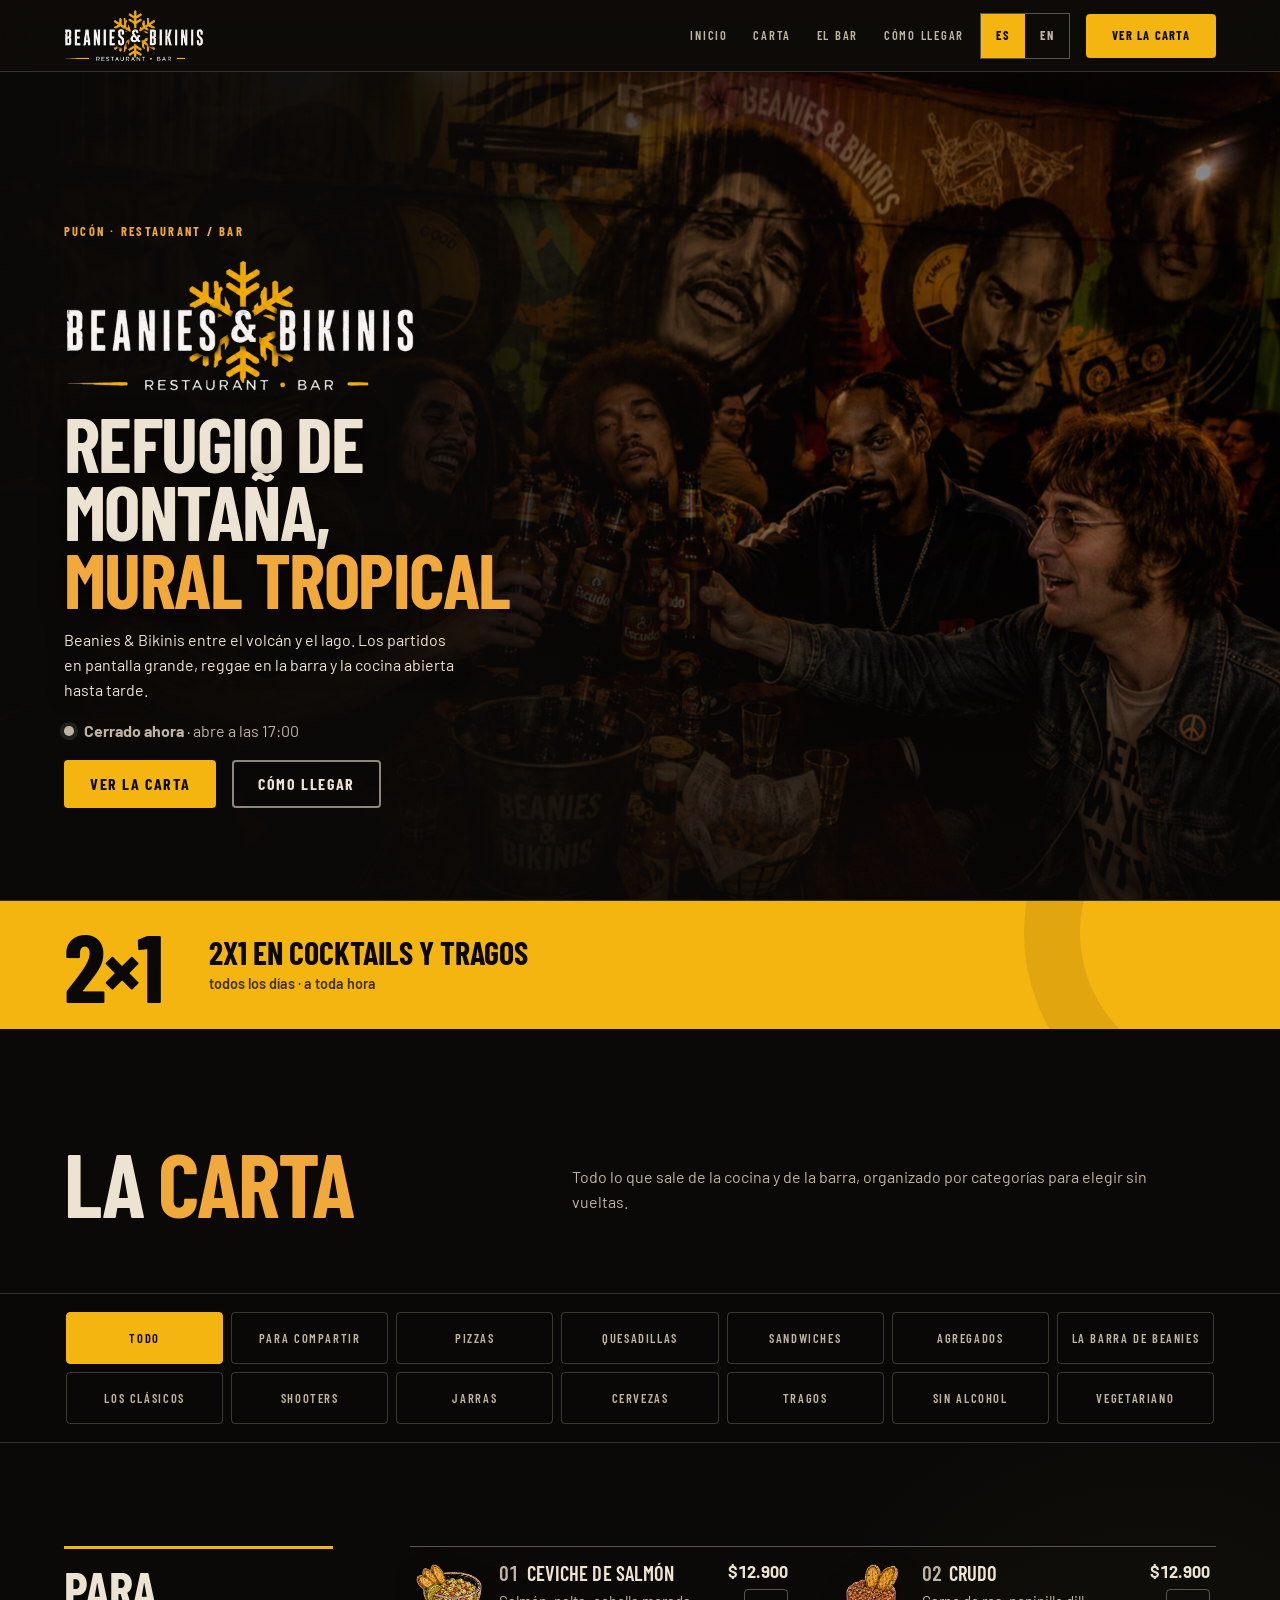
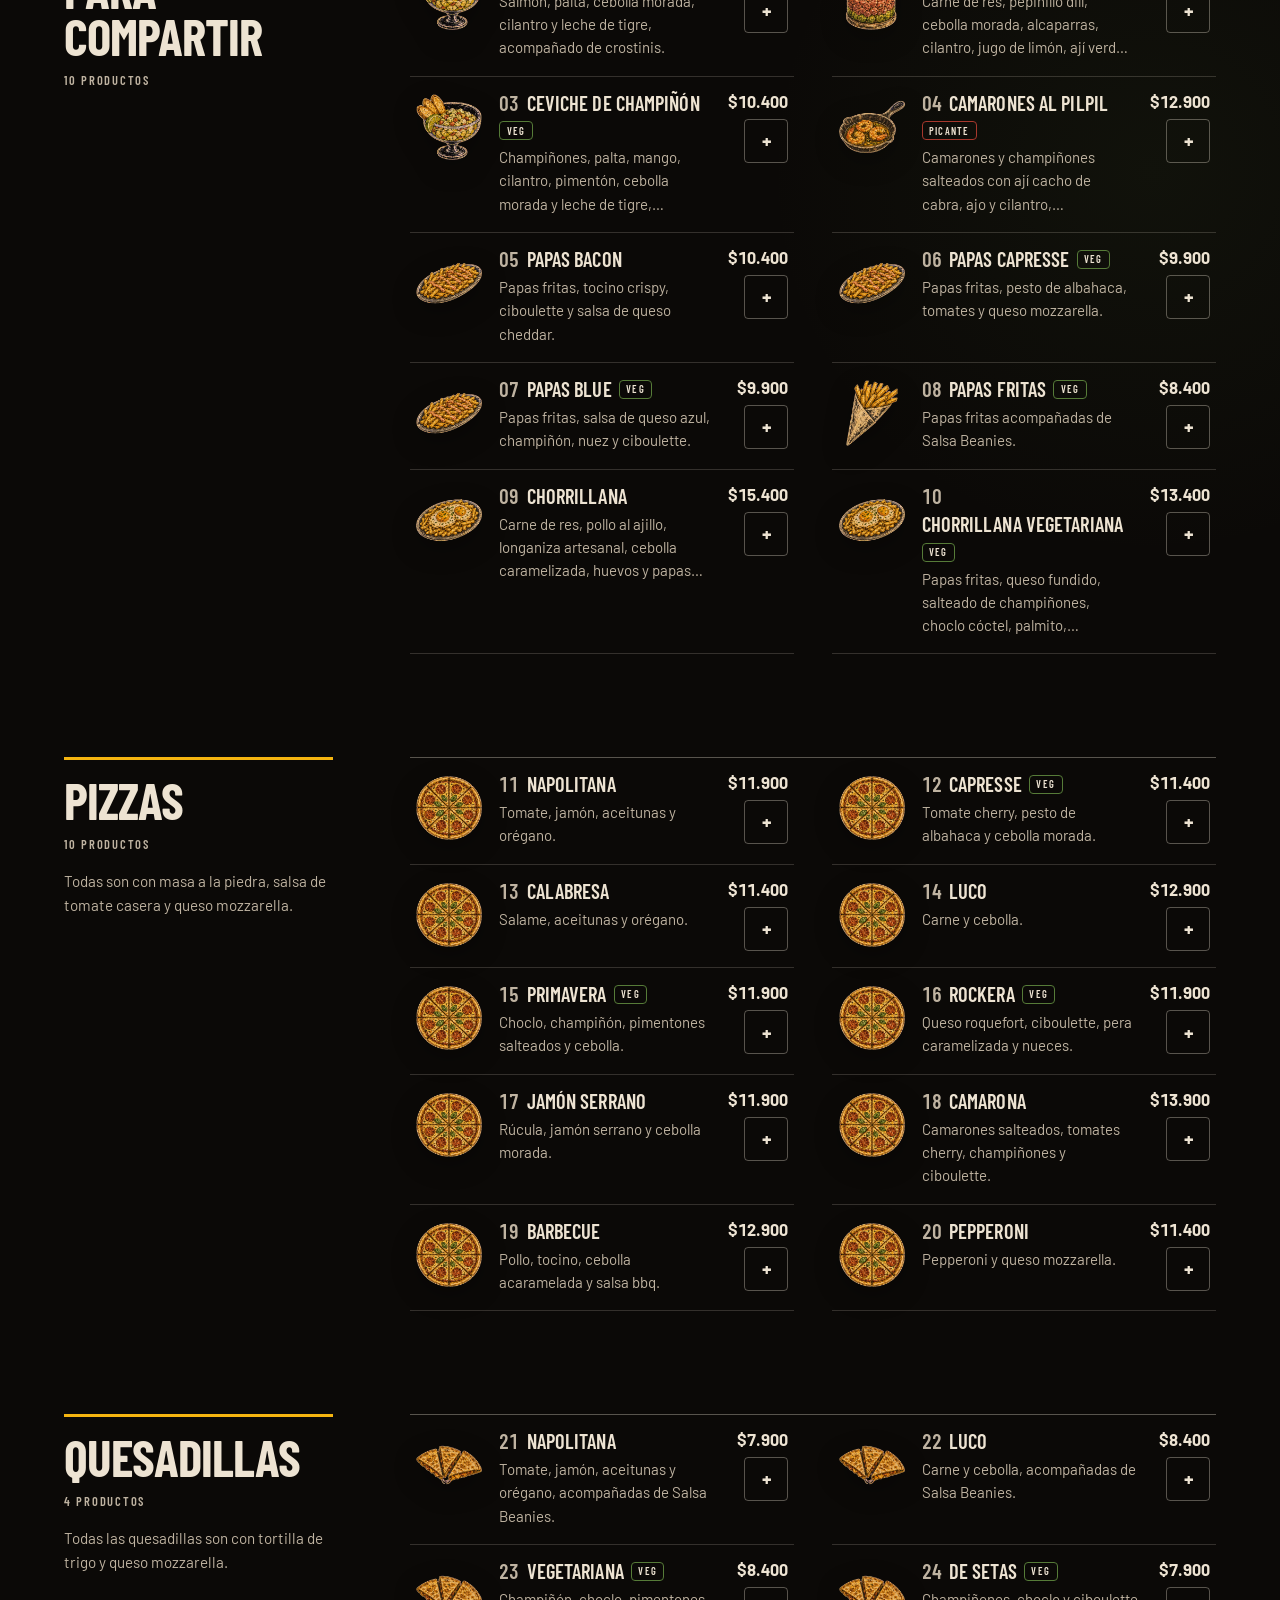
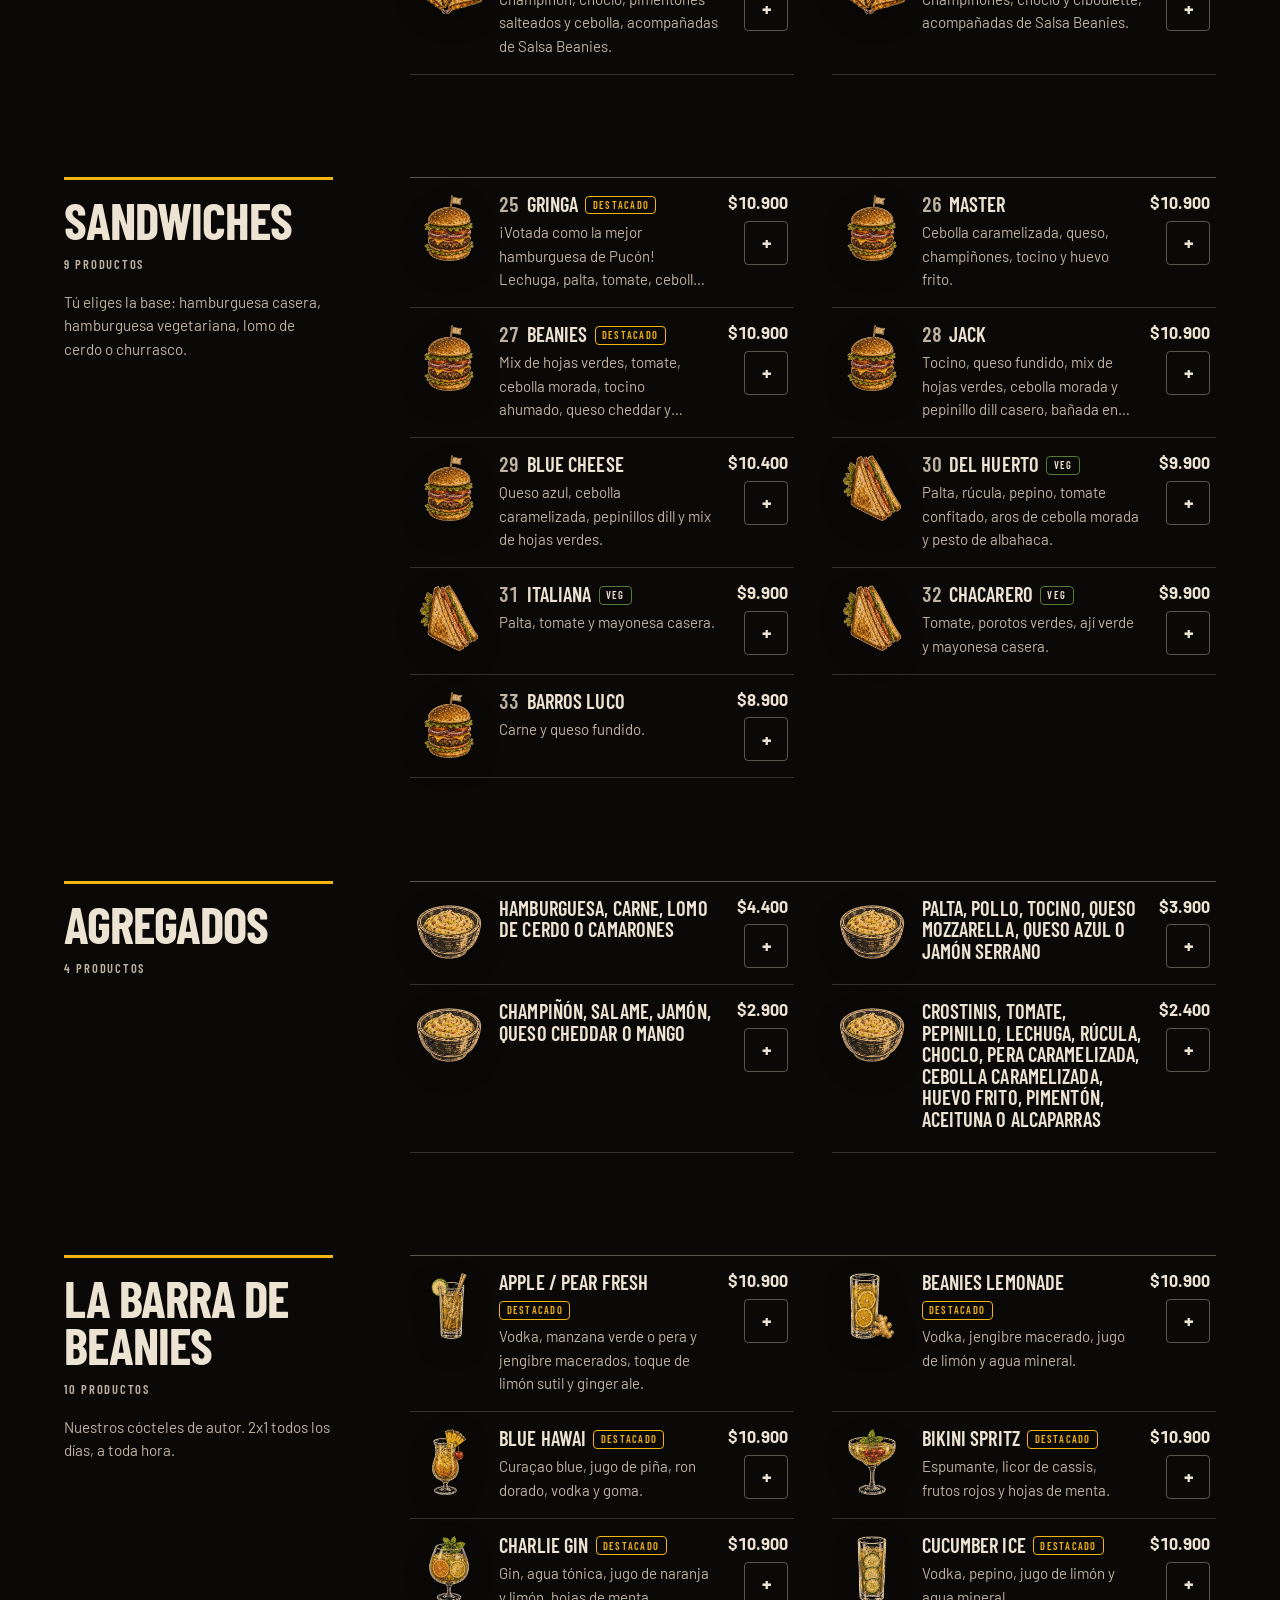
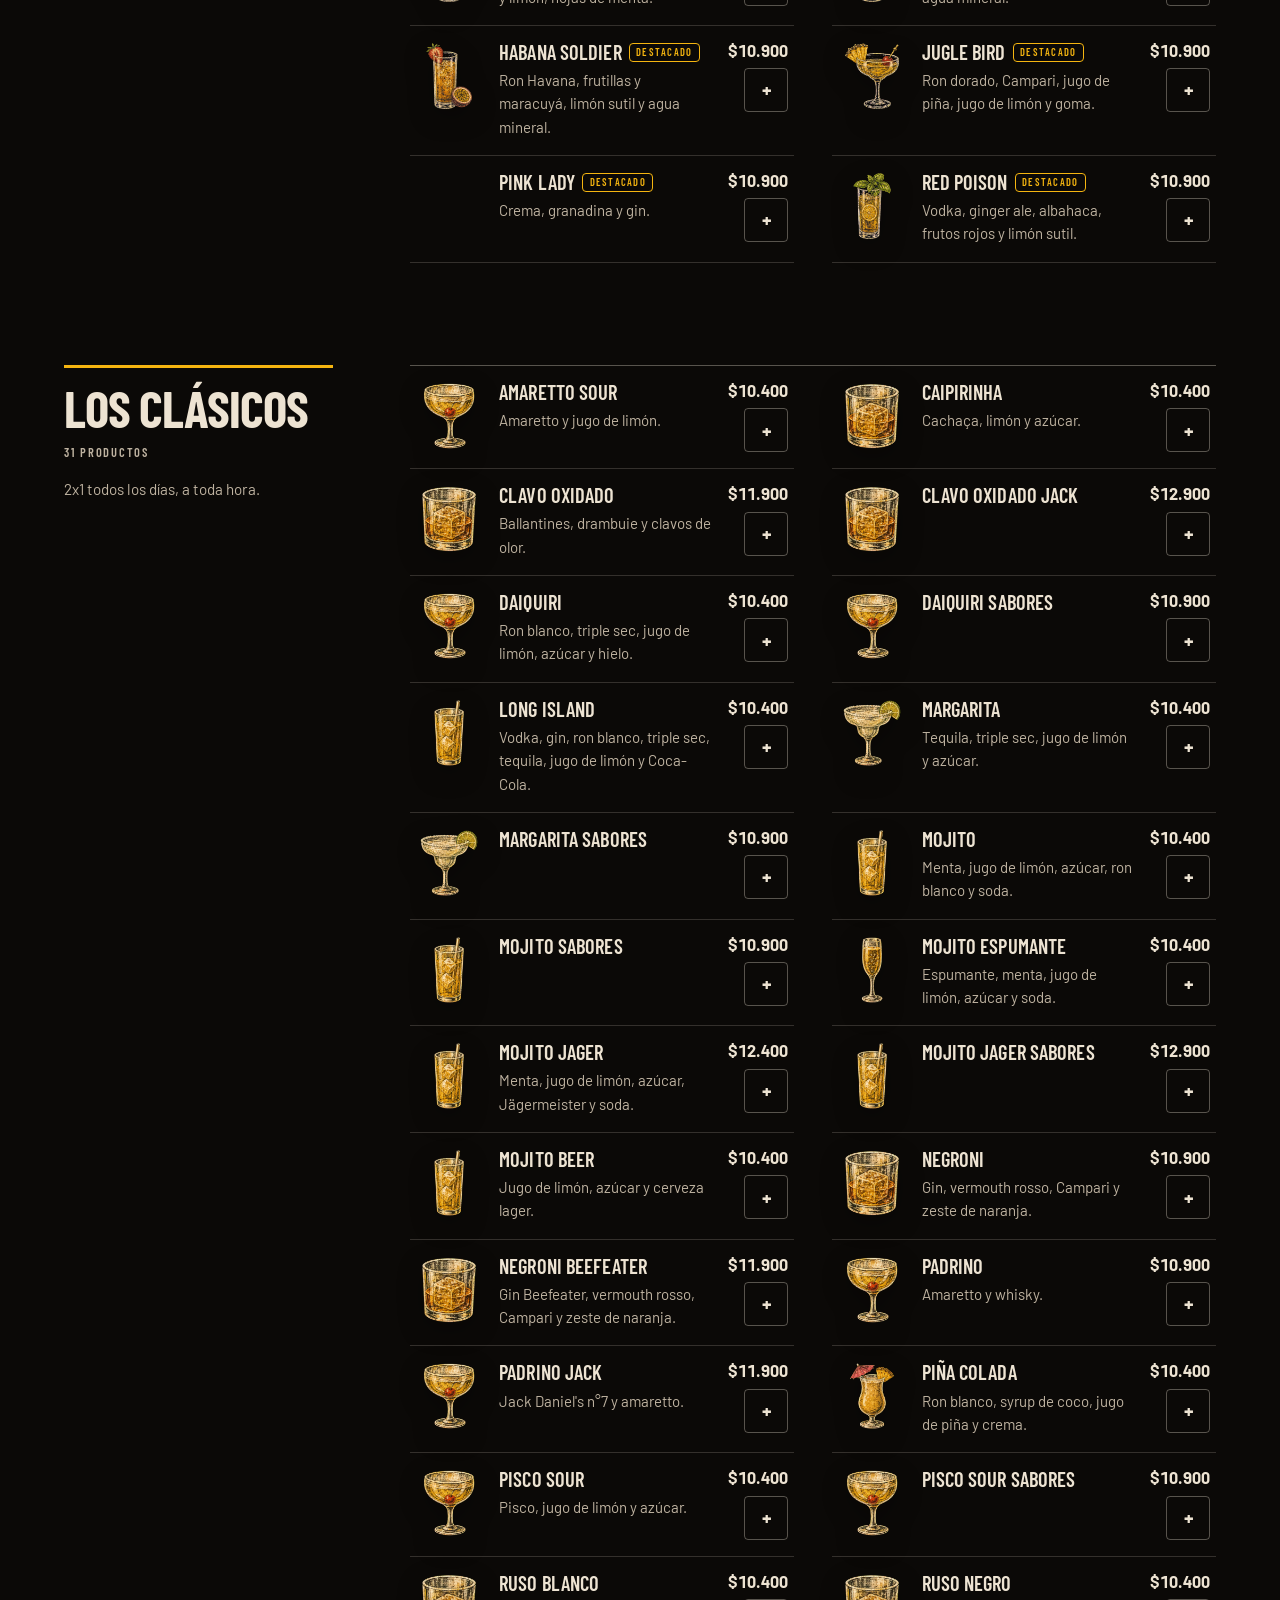
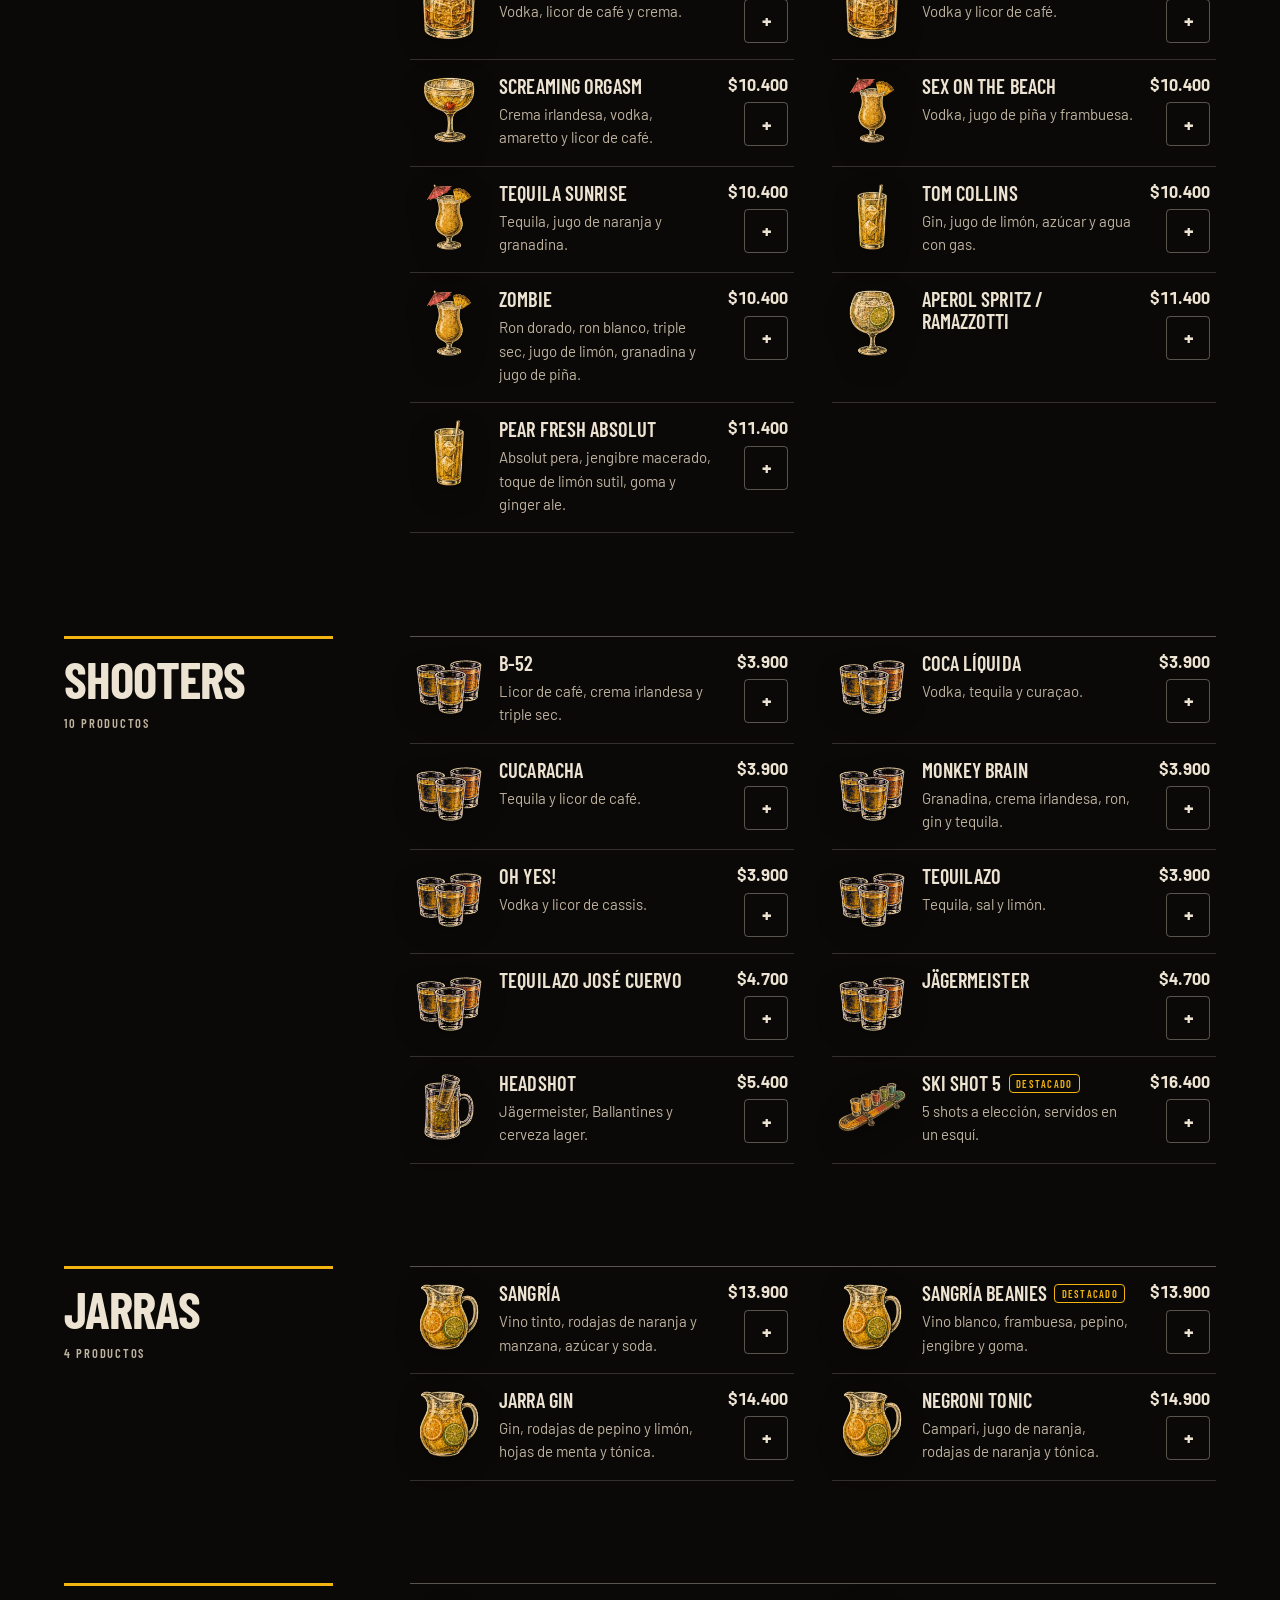
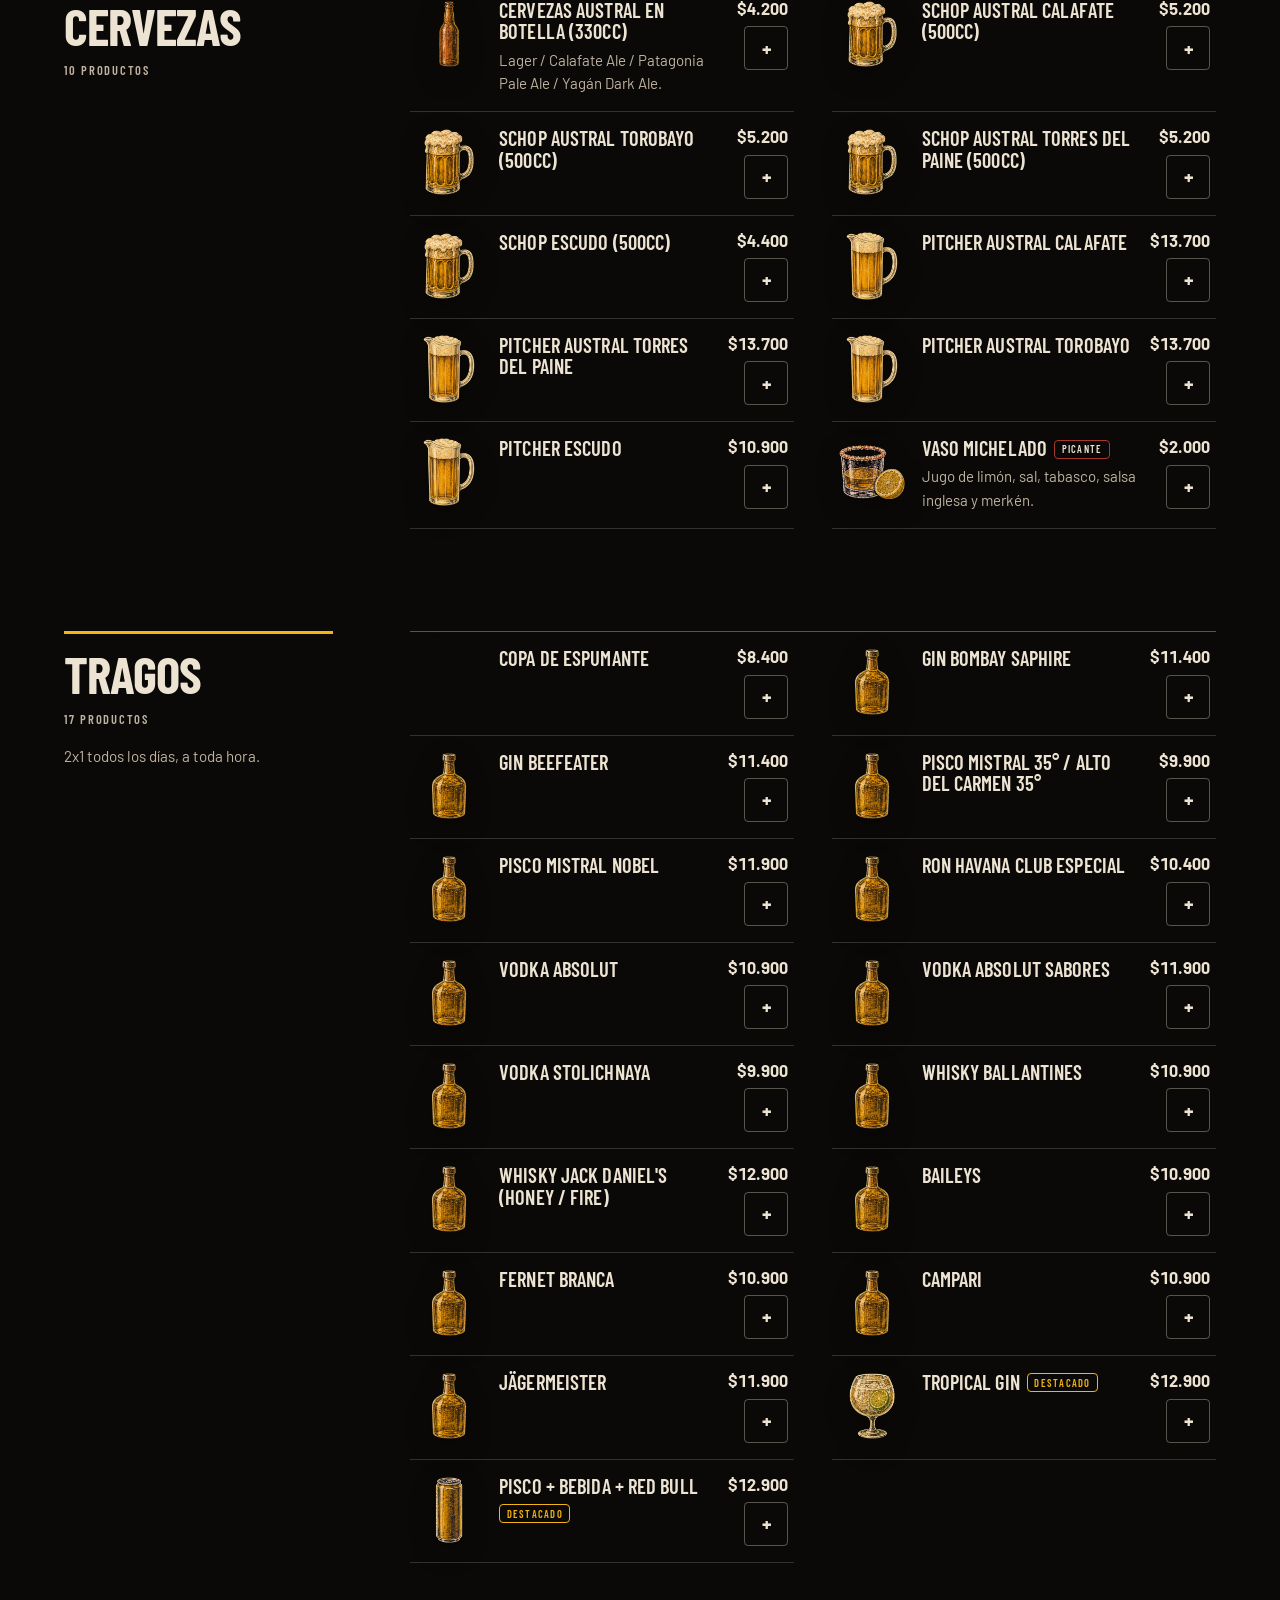
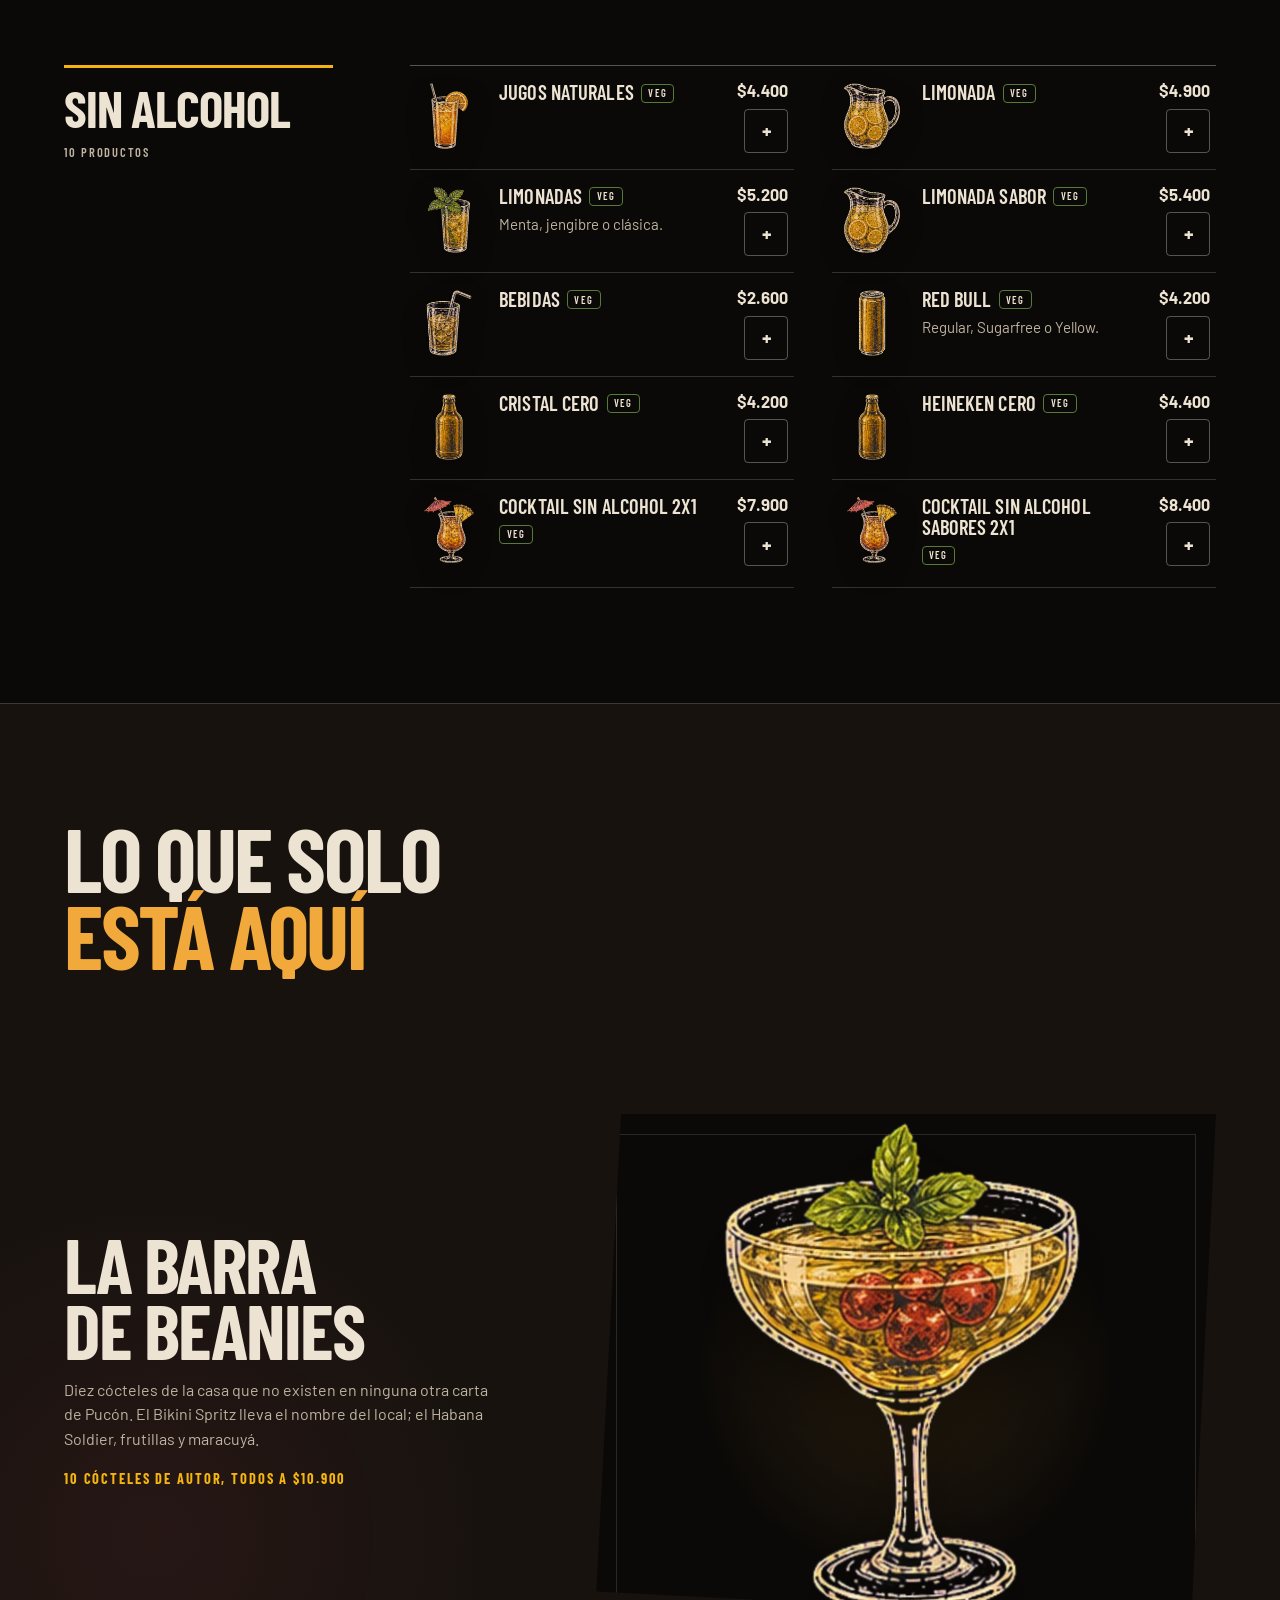
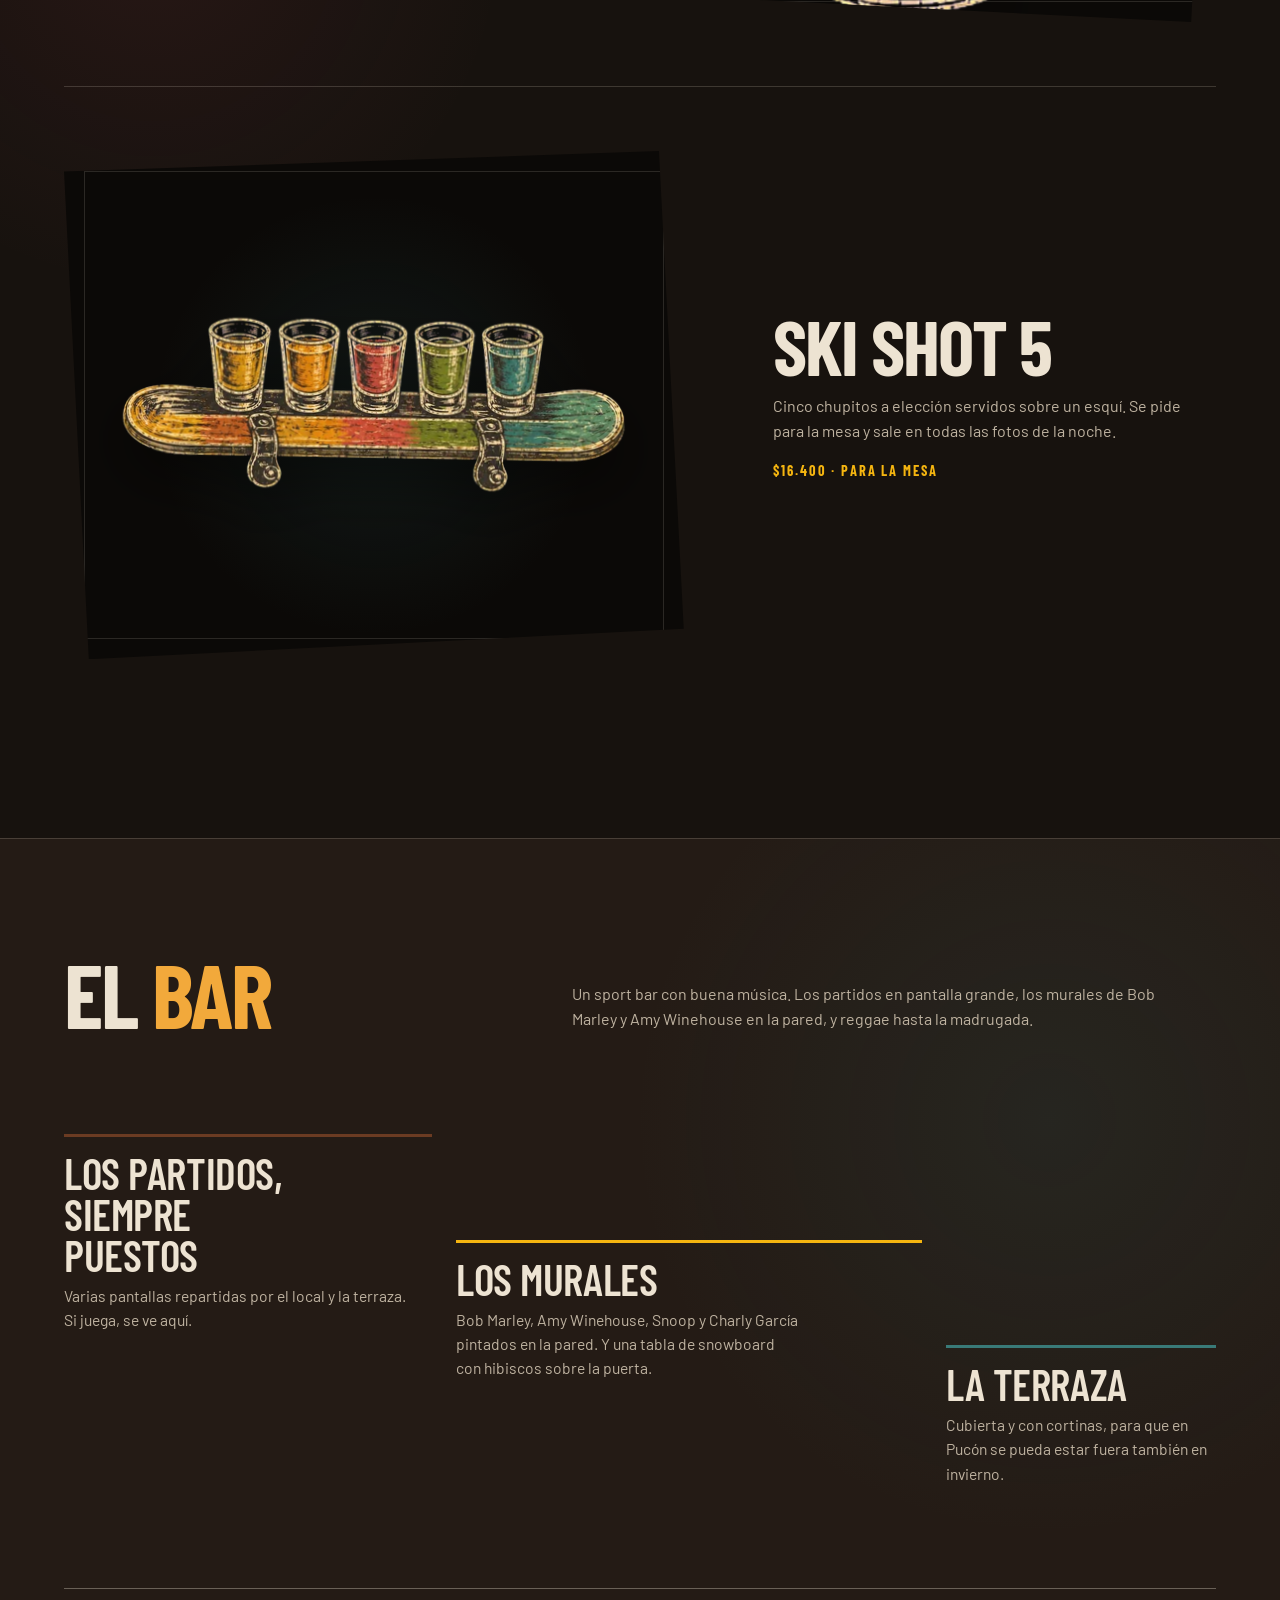
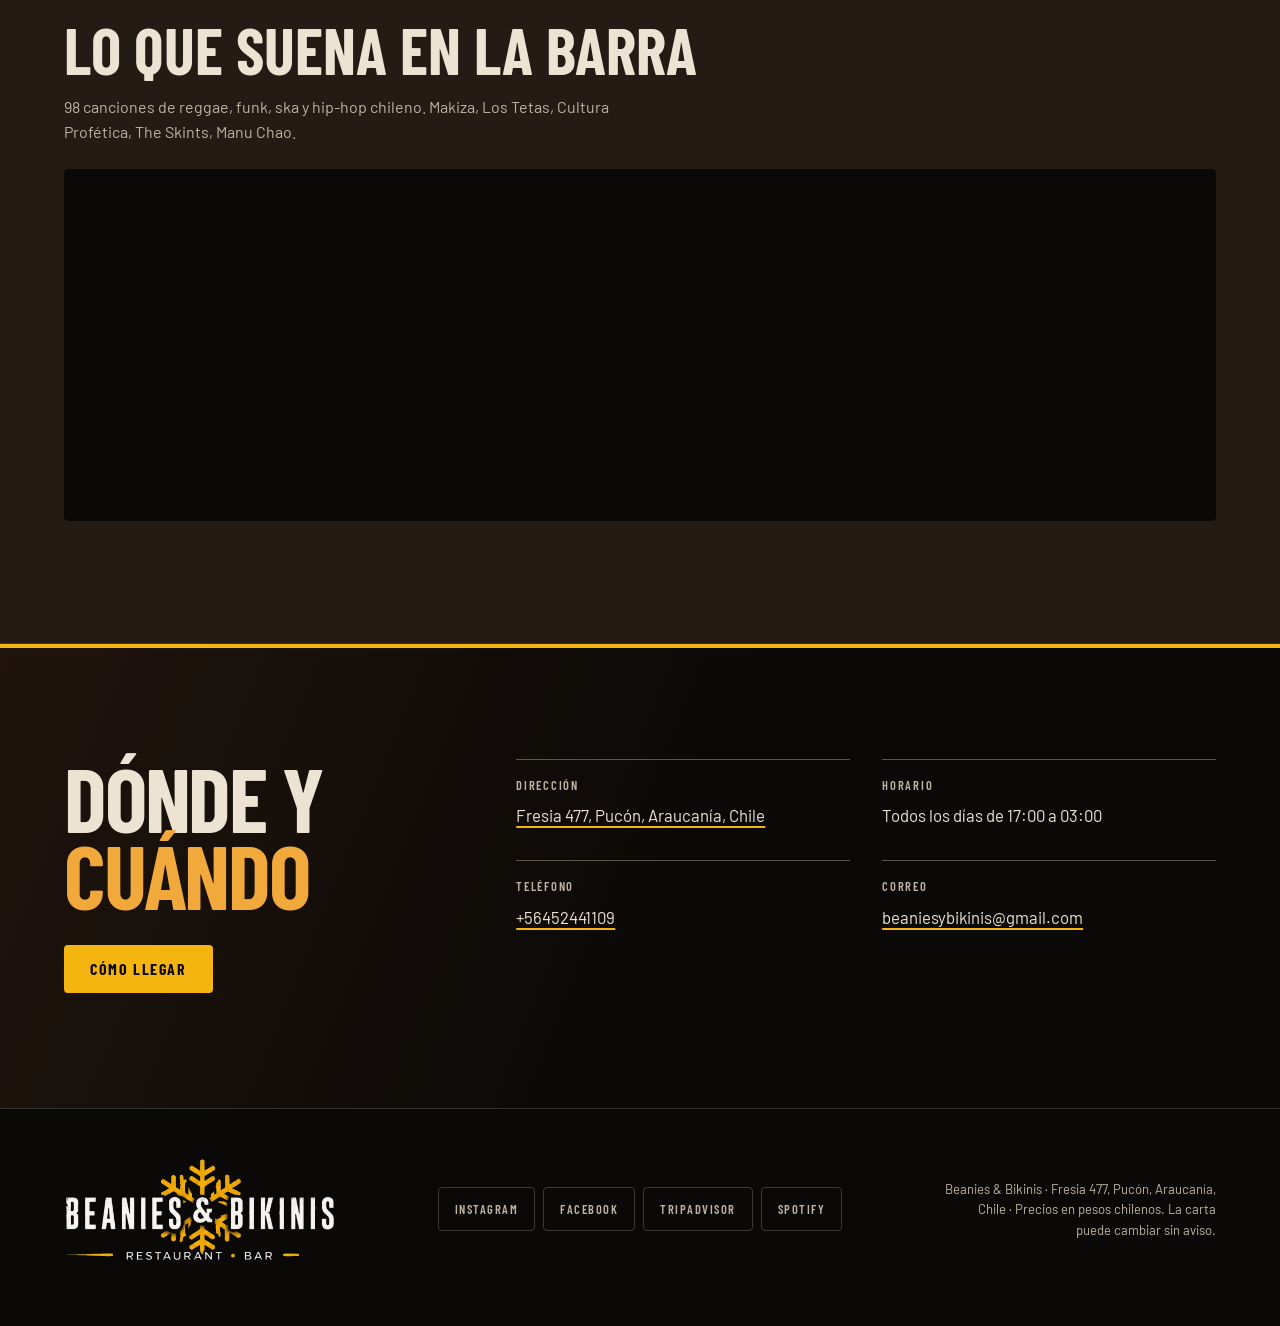
==== commit 3cbaa52f: "Mostrar todas las categorías en móvil" ====
--- a/index.html
+++ b/index.html
@@ -17,7 +17,7 @@
 <link rel="preload" href="assets/fuentes/barlow-condensed-700-latin.woff2" as="font" type="font/woff2" crossorigin>
 <link rel="preload" href="assets/fuentes/barlow-400-latin.woff2" as="font" type="font/woff2" crossorigin>
 <link rel="preload" href="assets/img/mural-artistas.webp" as="image" type="image/webp" fetchpriority="high">
-<link rel="stylesheet" href="assets/css/estilos.css?v=20260812-brand-hero-final">
+<link rel="stylesheet" href="assets/css/estilos.css?v=20260812-mobile-grid-final">
 </head>
 <body>
 
@@ -121,20 +121,8 @@
     </div>
 
     <div class="controles">
-      <div class="carril-filtros" data-hay-izquierda="false" data-hay-derecha="false">
-        <button type="button" class="filtro-desplazar filtro-anterior" disabled
-                aria-controls="filtros" aria-label="Ver categorías anteriores"
-                data-t-attr="aria-label:carta.categoriasAnteriores">
-          <span aria-hidden="true">←</span>
-        </button>
-        <div class="filtros" id="filtros" role="group" aria-label="Categorías"
-             data-t-attr="aria-label:carta.categorias" tabindex="-1"></div>
-        <button type="button" class="filtro-desplazar filtro-siguiente" disabled
-                aria-controls="filtros" aria-label="Ver más categorías"
-                data-t-attr="aria-label:carta.categoriasSiguientes">
-          <span aria-hidden="true">→</span>
-        </button>
-      </div>
+      <div class="filtros" id="filtros" role="group" aria-label="Categorías"
+           data-t-attr="aria-label:carta.categorias"></div>
     </div>
 
     <p id="resultados-estado" class="oculto-visual" aria-live="polite" aria-atomic="true"></p>
@@ -248,9 +236,9 @@
   </div>
 </div>
 
-<script src="assets/js/textos.js?v=20260812-brand-footer-final"></script>
+<script src="assets/js/textos.js?v=20260812-mobile-grid-final"></script>
 <script src="assets/js/pedido.js?v=20260812-carta-final"></script>
-<script src="assets/js/carta.js?v=20260812-carta-final"></script>
+<script src="assets/js/carta.js?v=20260812-mobile-grid-final"></script>
 <script src="assets/js/app.js?v=20260812-carta-final"></script>
 </body>
 </html>
--- a/assets/css/estilos.css
+++ b/assets/css/estilos.css
@@ -575,8 +575,6 @@
   backdrop-filter: blur(14px);
 }
 
-.carril-filtros { position: relative; }
-
 .filtros {
   display: grid;
   grid-template-columns: repeat(7, minmax(0, 1fr));
@@ -584,8 +582,6 @@
   gap: .5rem;
   padding: 2px;
 }
-
-.filtro-desplazar { display: none; }
 
 .pestana {
   position: relative;
@@ -603,7 +599,6 @@
   text-transform: uppercase;
   line-height: 1.05;
   text-wrap: balance;
-  scroll-snap-align: start;
   cursor: pointer;
   transition: color var(--bb-duration-fast) var(--bb-ease-standard),
               border-color var(--bb-duration-fast) var(--bb-ease-standard),
@@ -1199,120 +1194,30 @@
 @media (max-width: 900px) {
   .nav-enlaces { display: none; }
   .abrir-menu, .cerrar-menu { display: inline-flex; }
-
-  .carril-filtros::before,
-  .carril-filtros::after {
-    content: "";
-    position: absolute;
+  .controles {
+    position: relative;
+    top: auto;
     z-index: 1;
-    inset-block: 0;
-    width: 4.25rem;
-    pointer-events: none;
-    transition: opacity var(--bb-duration-fast) var(--bb-ease-standard);
   }
-
-  .carril-filtros::before {
-    left: 0;
-    background: linear-gradient(90deg, rgb(11 9 7 / 100%) 38%, rgb(11 9 7 / 0%));
-    opacity: 0;
+  .filtros {
+    grid-template-columns: repeat(3, minmax(0, 1fr));
+    gap: .45rem;
+    overflow: visible;
+    padding: 2px;
   }
-
-  .carril-filtros::after {
-    right: 0;
-    background: linear-gradient(270deg, rgb(11 9 7 / 100%) 38%, rgb(11 9 7 / 0%));
-    opacity: 0;
-  }
-
-  .carril-filtros[data-hay-izquierda="true"]::before,
-  .carril-filtros[data-hay-derecha="true"]::after { opacity: 1; }
-
-  .filtros {
-    display: flex;
-    align-items: stretch;
-    gap: .5rem;
-    overflow-x: auto;
-    overscroll-behavior-inline: contain;
-    padding-inline: 3.5rem;
-    scroll-padding-inline: 3.5rem;
-    scroll-snap-type: x proximity;
-    scrollbar-width: none;
-    -webkit-overflow-scrolling: touch;
-  }
-
-  .filtros::-webkit-scrollbar { display: none; }
-
   .pestana {
-    flex: none;
-    width: auto;
-    min-height: 2.75rem;
-    padding-inline: var(--bb-space-2);
-    white-space: nowrap;
-  }
-
-  .filtro-desplazar {
-    position: absolute;
-    z-index: 2;
-    top: 50%;
-    display: grid;
-    place-items: center;
-    width: 2.75rem;
-    height: 2.75rem;
-    padding: 0;
-    background: var(--bb-action);
-    color: var(--bb-action-text);
-    border: 1px solid var(--bb-action);
-    border-radius: var(--bb-radius-sm);
-    font-size: 1.2rem;
-    cursor: pointer;
-    transform: translateY(-50%);
-    transition: opacity var(--bb-duration-fast) var(--bb-ease-standard),
-                background-color var(--bb-duration-fast) var(--bb-ease-standard);
-  }
-
-  .filtro-anterior { left: .15rem; }
-  .filtro-siguiente { right: .15rem; }
-
-  .filtro-desplazar:disabled {
-    opacity: 0;
-    pointer-events: none;
-  }
-
-  /* En pantallas compactas las flechas ocupan su propia columna: ninguna
-     etiqueta pasa por debajo de ellas ni queda visualmente cortada. */
-  .carril-filtros {
-    display: grid;
-    grid-template-columns: 2.75rem minmax(0, 1fr) 2.75rem;
-    align-items: center;
-    gap: .5rem;
-  }
-
-  .carril-filtros::before,
-  .carril-filtros::after { display: none; }
-
-  .filtros {
-    grid-column: 2;
-    padding-inline: 0;
-    scroll-padding-inline: 0;
-  }
-
-  .pestana {
-    flex-basis: calc((100% - .5rem) / 2);
+    width: 100%;
+    min-height: 3.25rem;
+    padding: .55rem .4rem;
+    font-size: .72rem;
+    line-height: 1.08;
     white-space: normal;
     text-wrap: balance;
   }
-
-  .filtro-desplazar {
-    position: static;
-    align-self: center;
-    transform: none;
-  }
-
-  .filtro-anterior { grid-column: 1; }
-  .filtro-siguiente { grid-column: 3; }
 }
 
 @media (max-width: 360px) {
-  .pestana { flex-basis: 100%; }
+  .filtros { grid-template-columns: repeat(2, minmax(0, 1fr)); }
 }
 
 @media (max-width: 860px) {
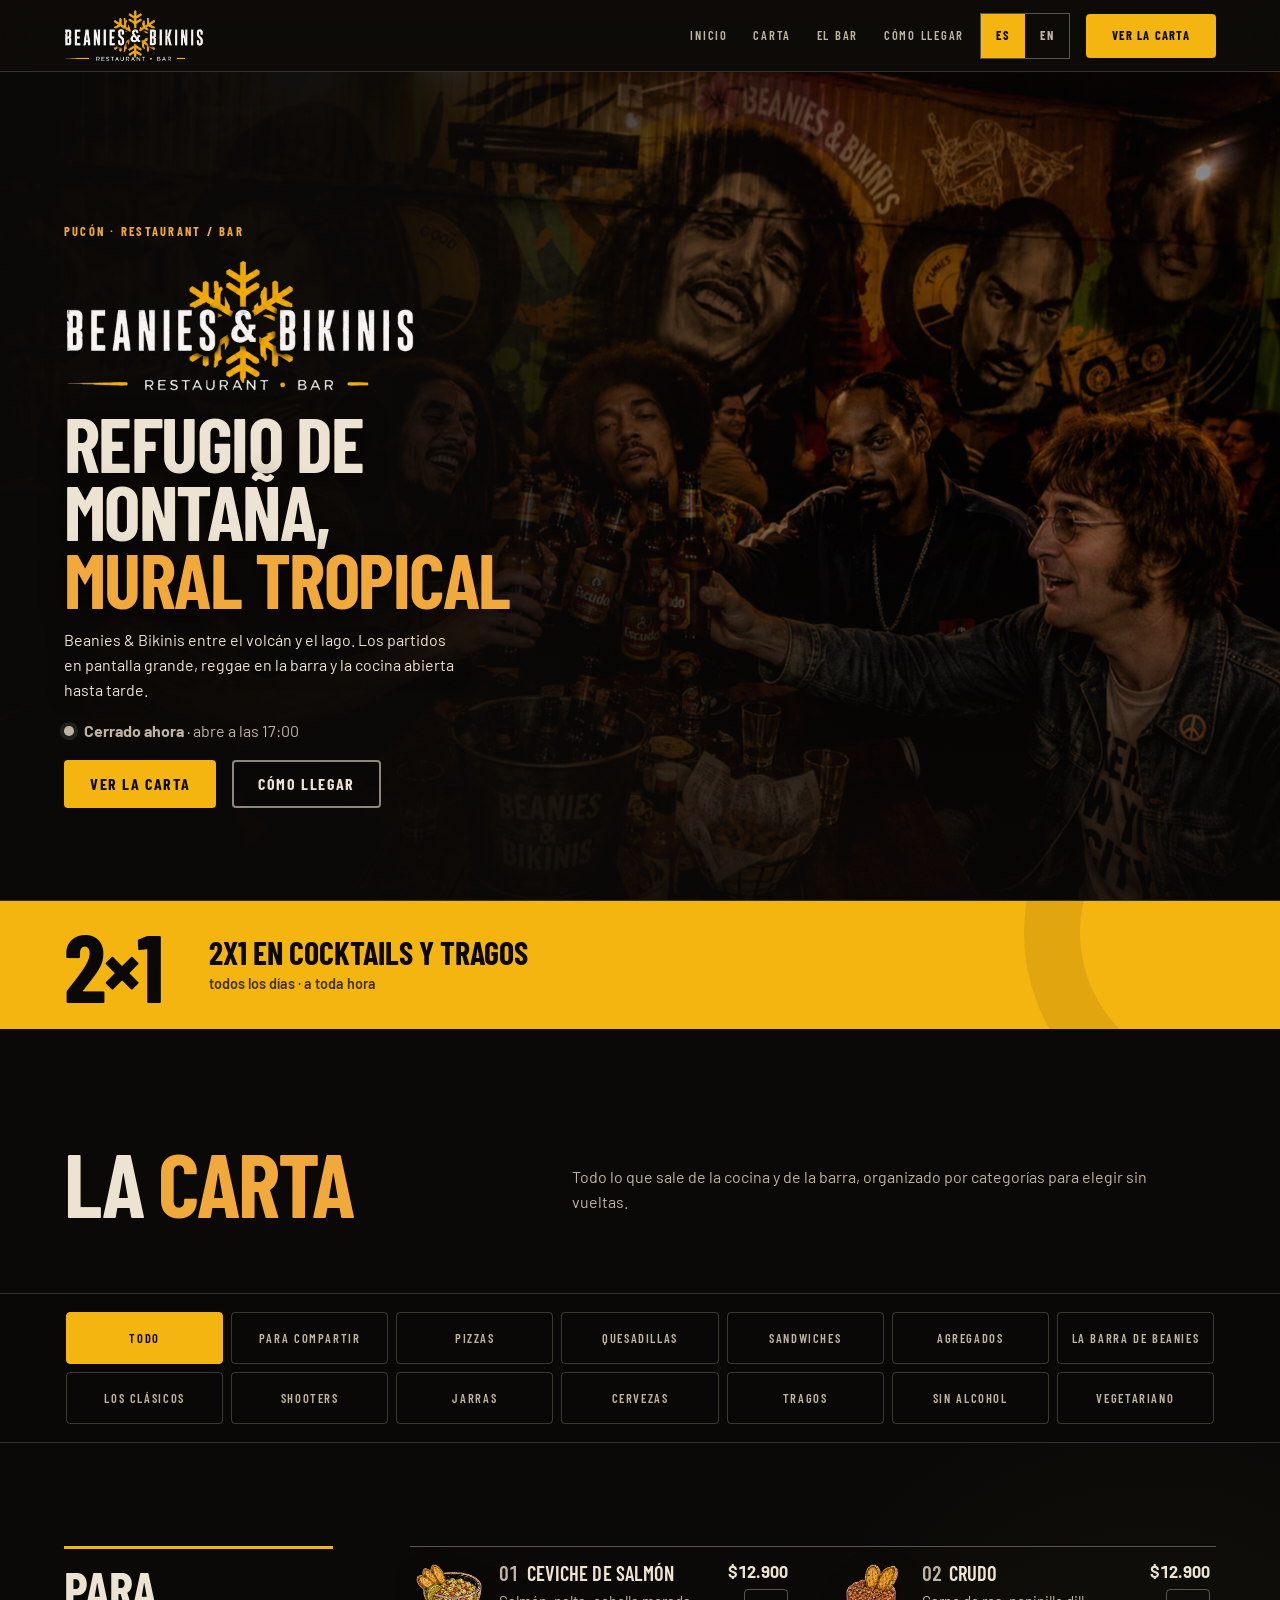
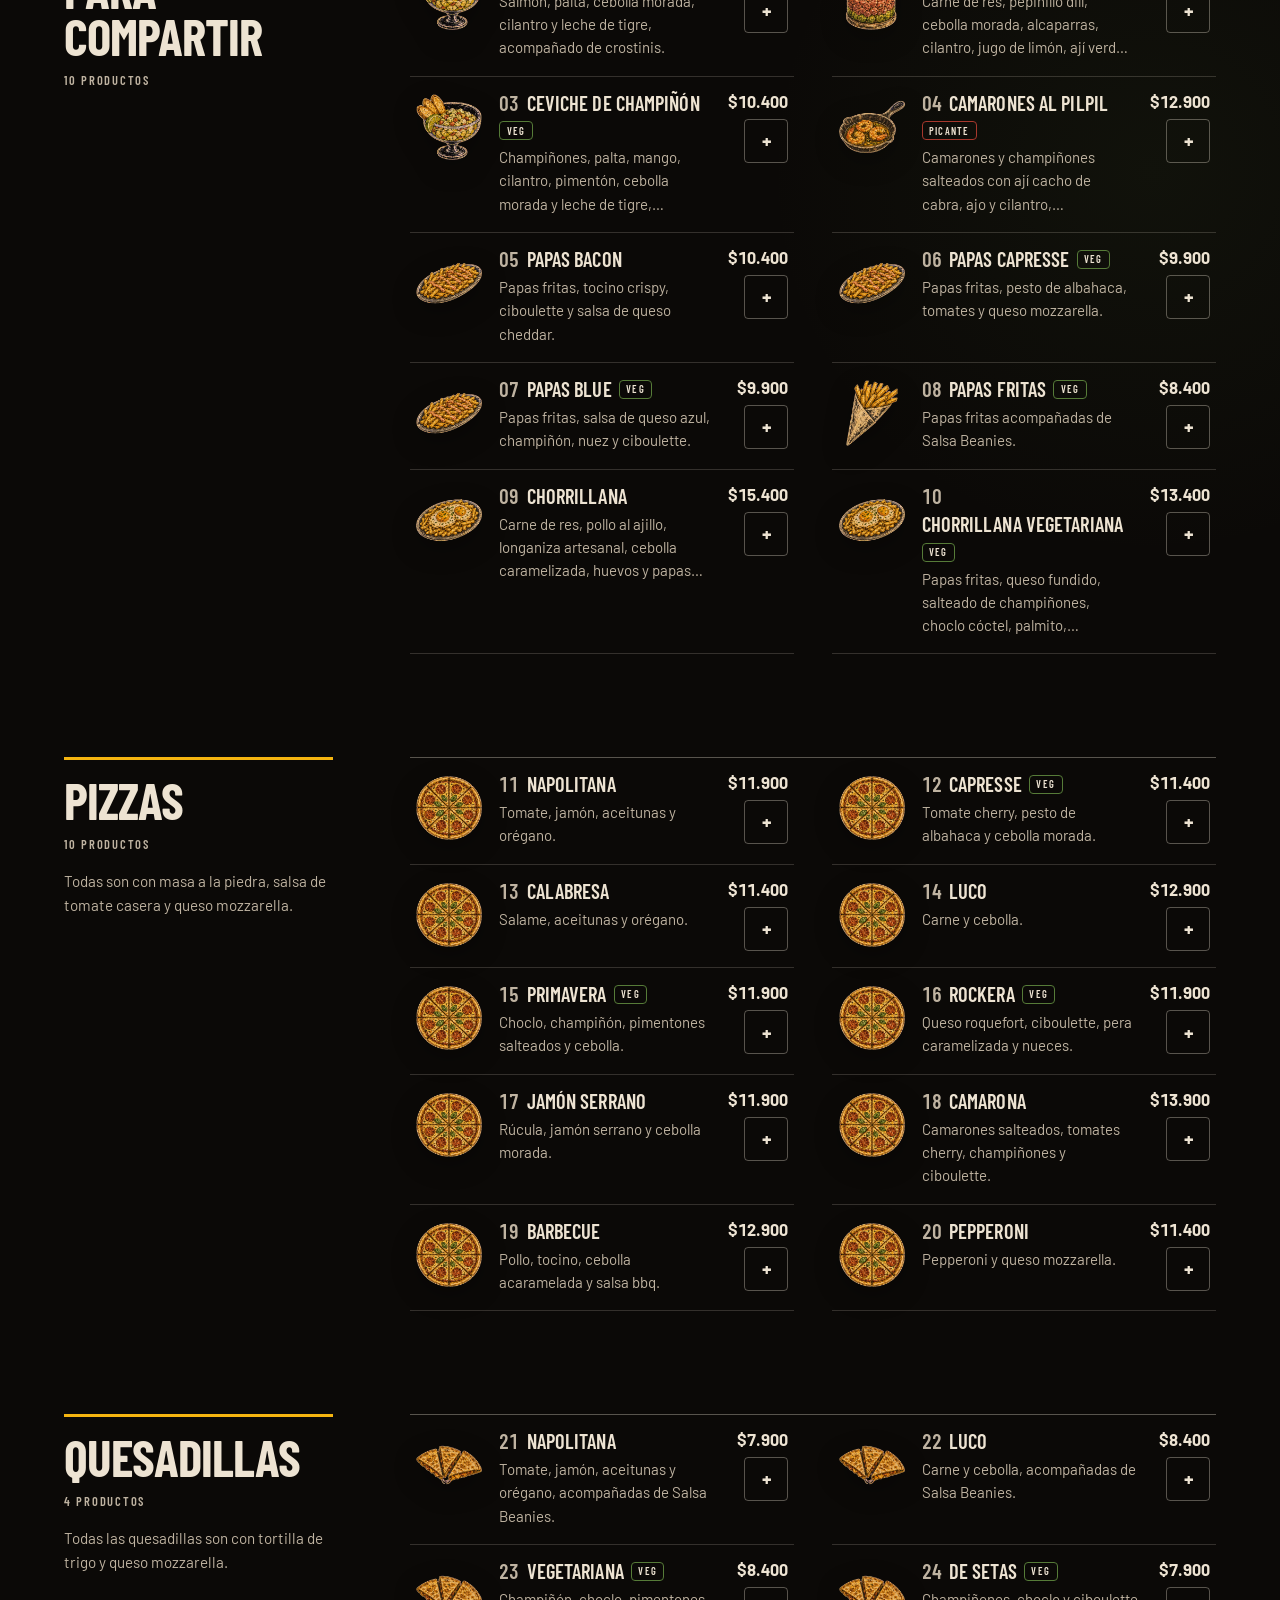
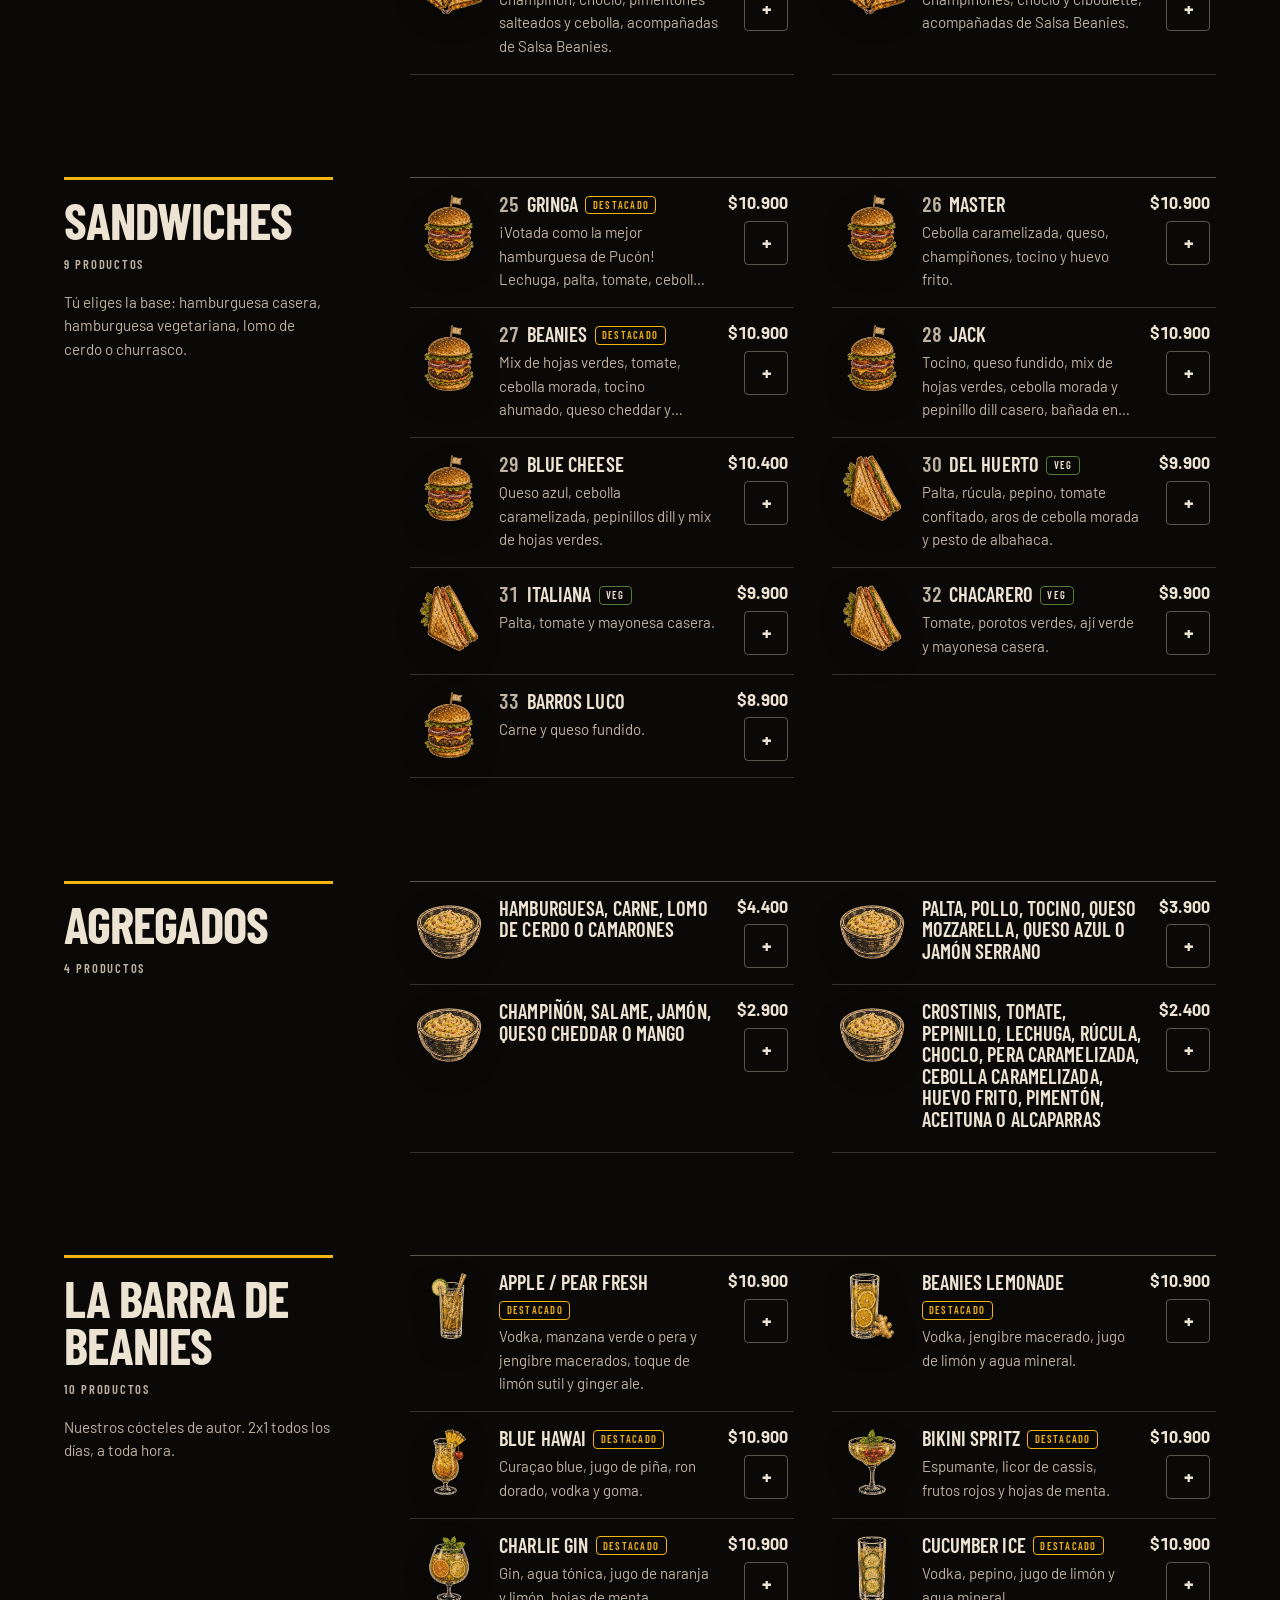
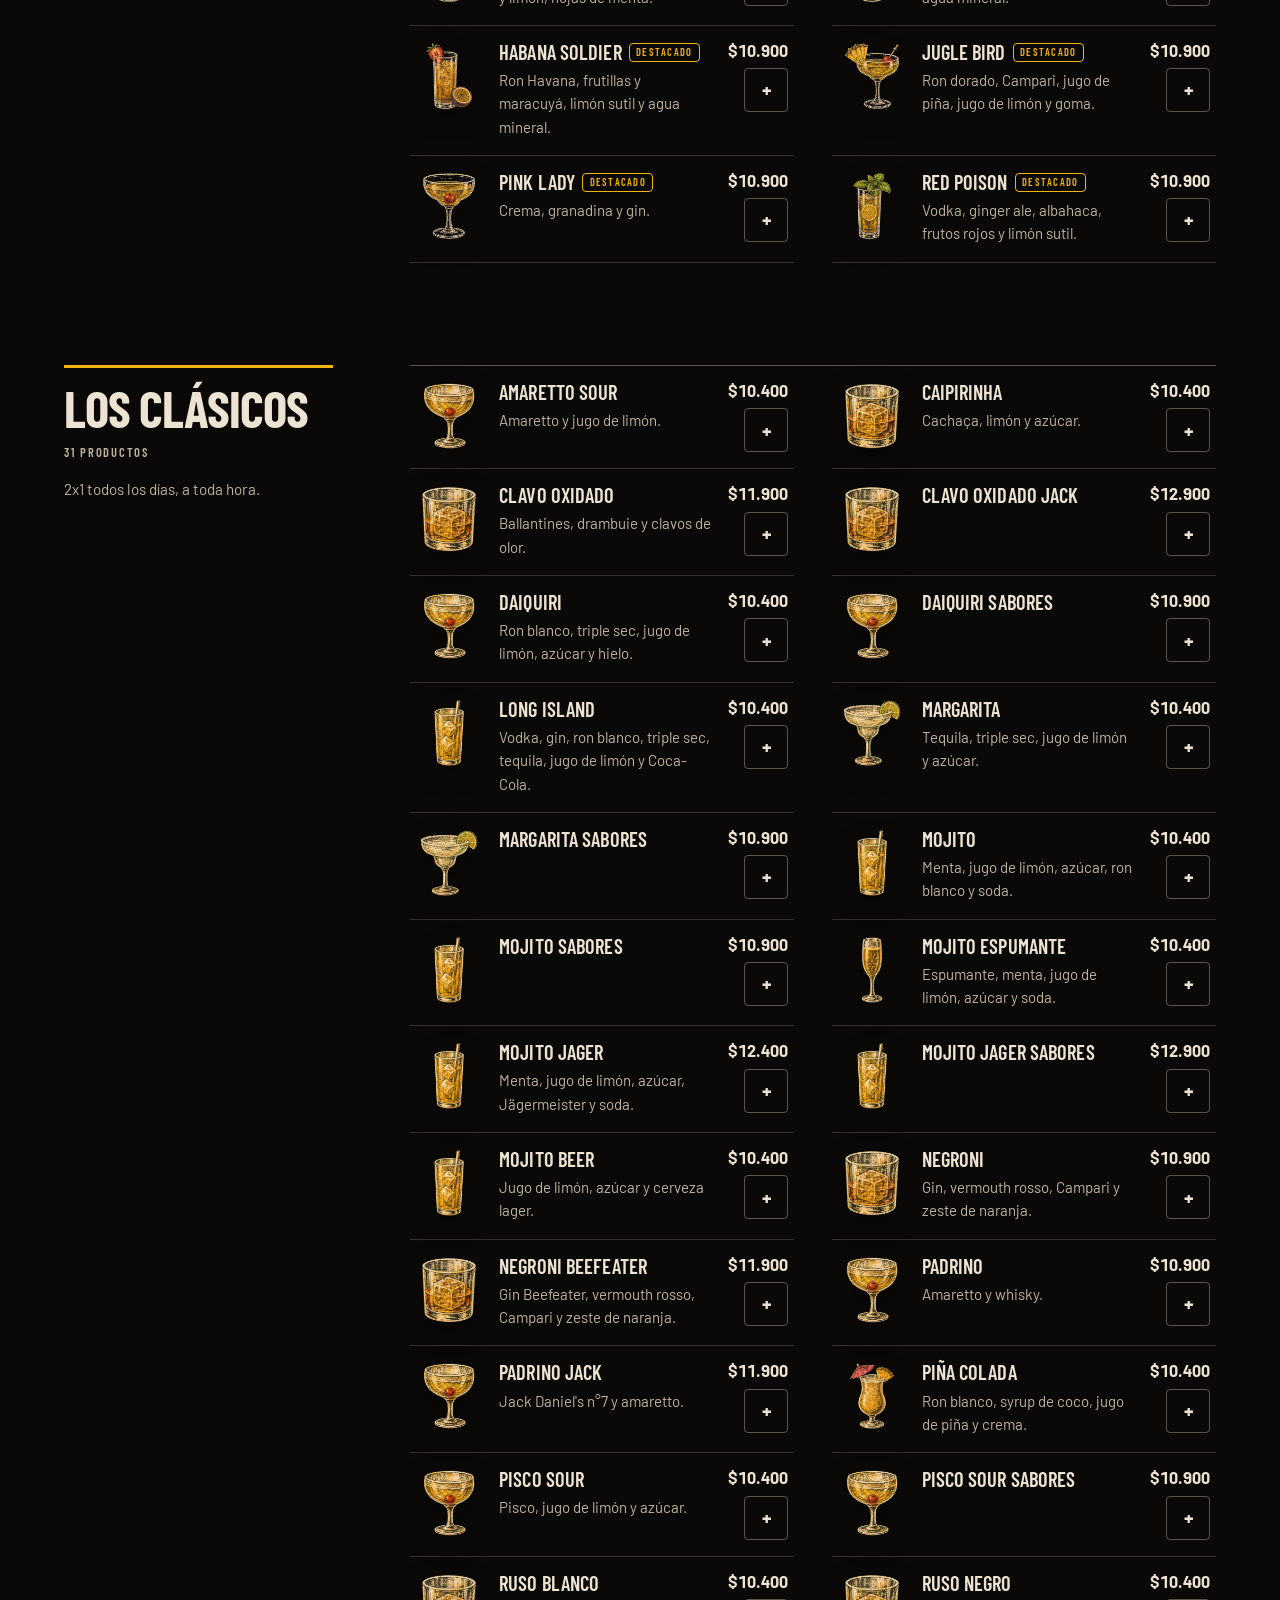
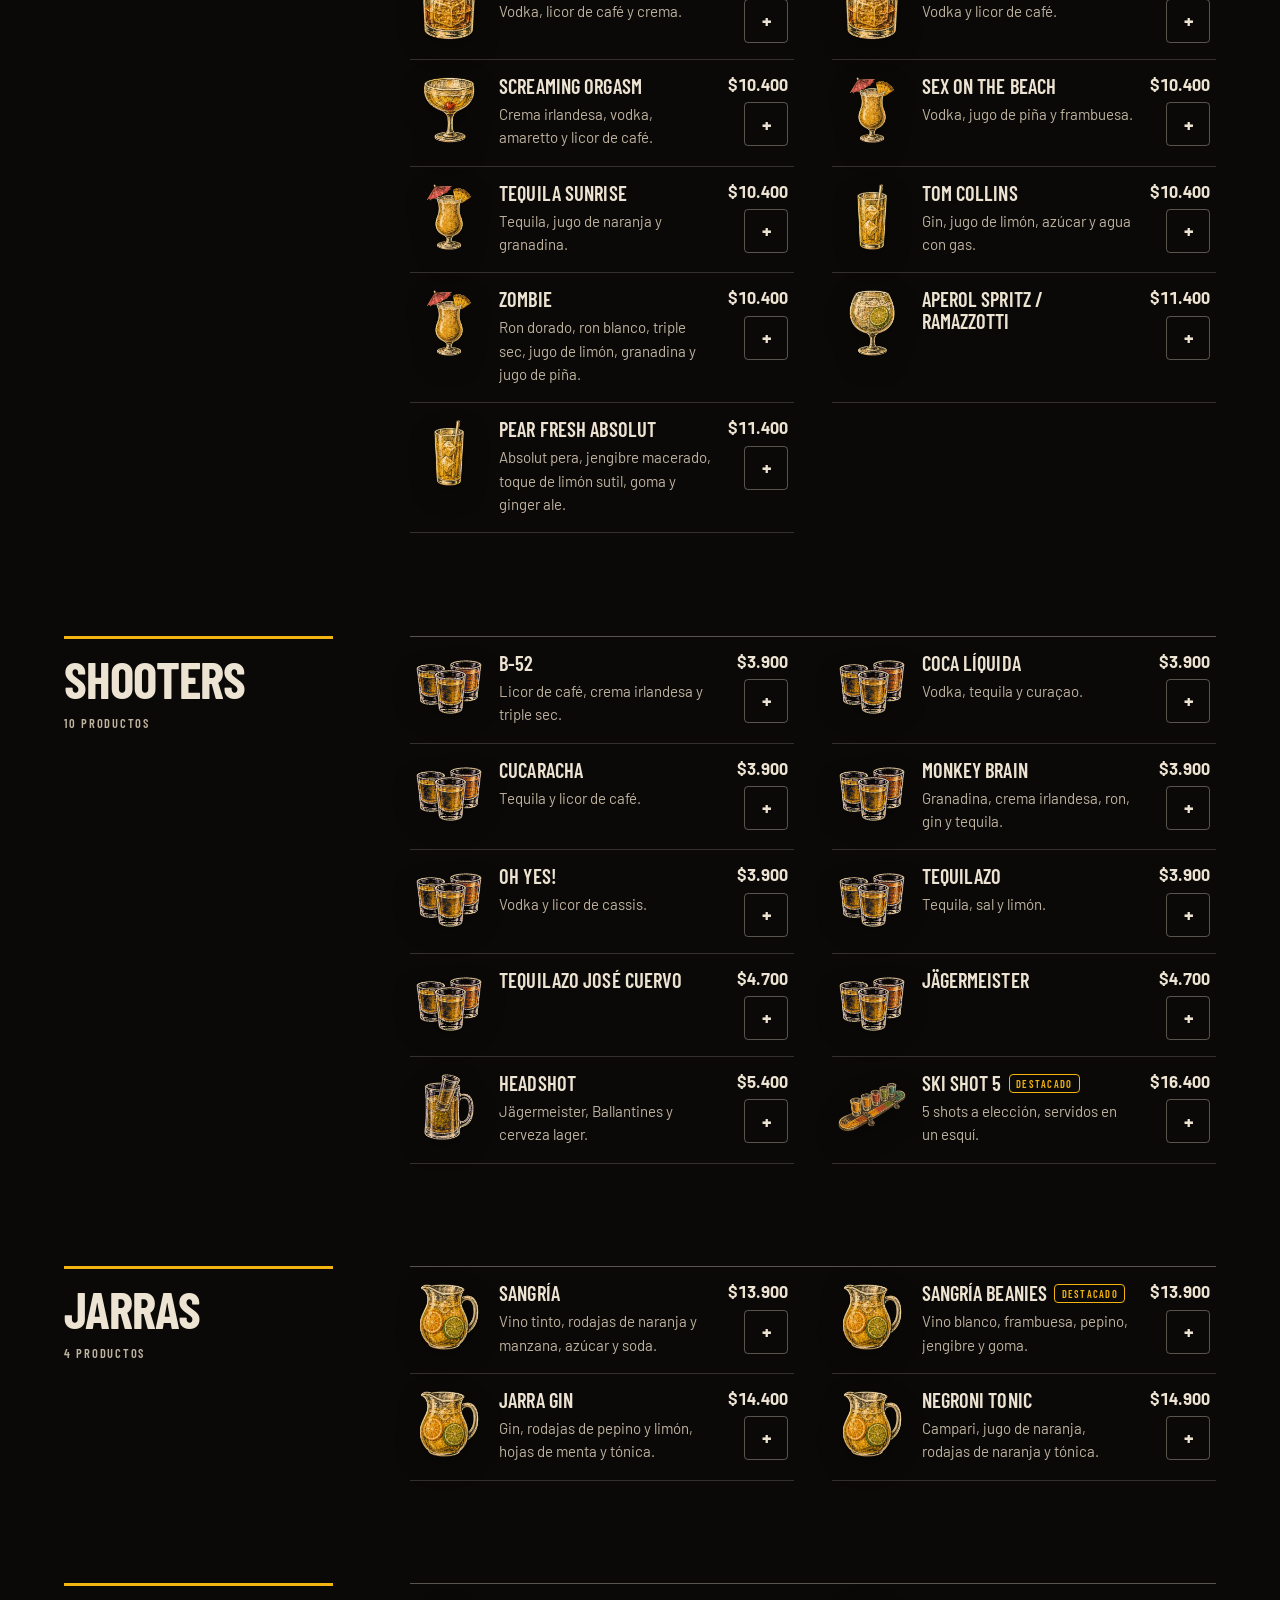
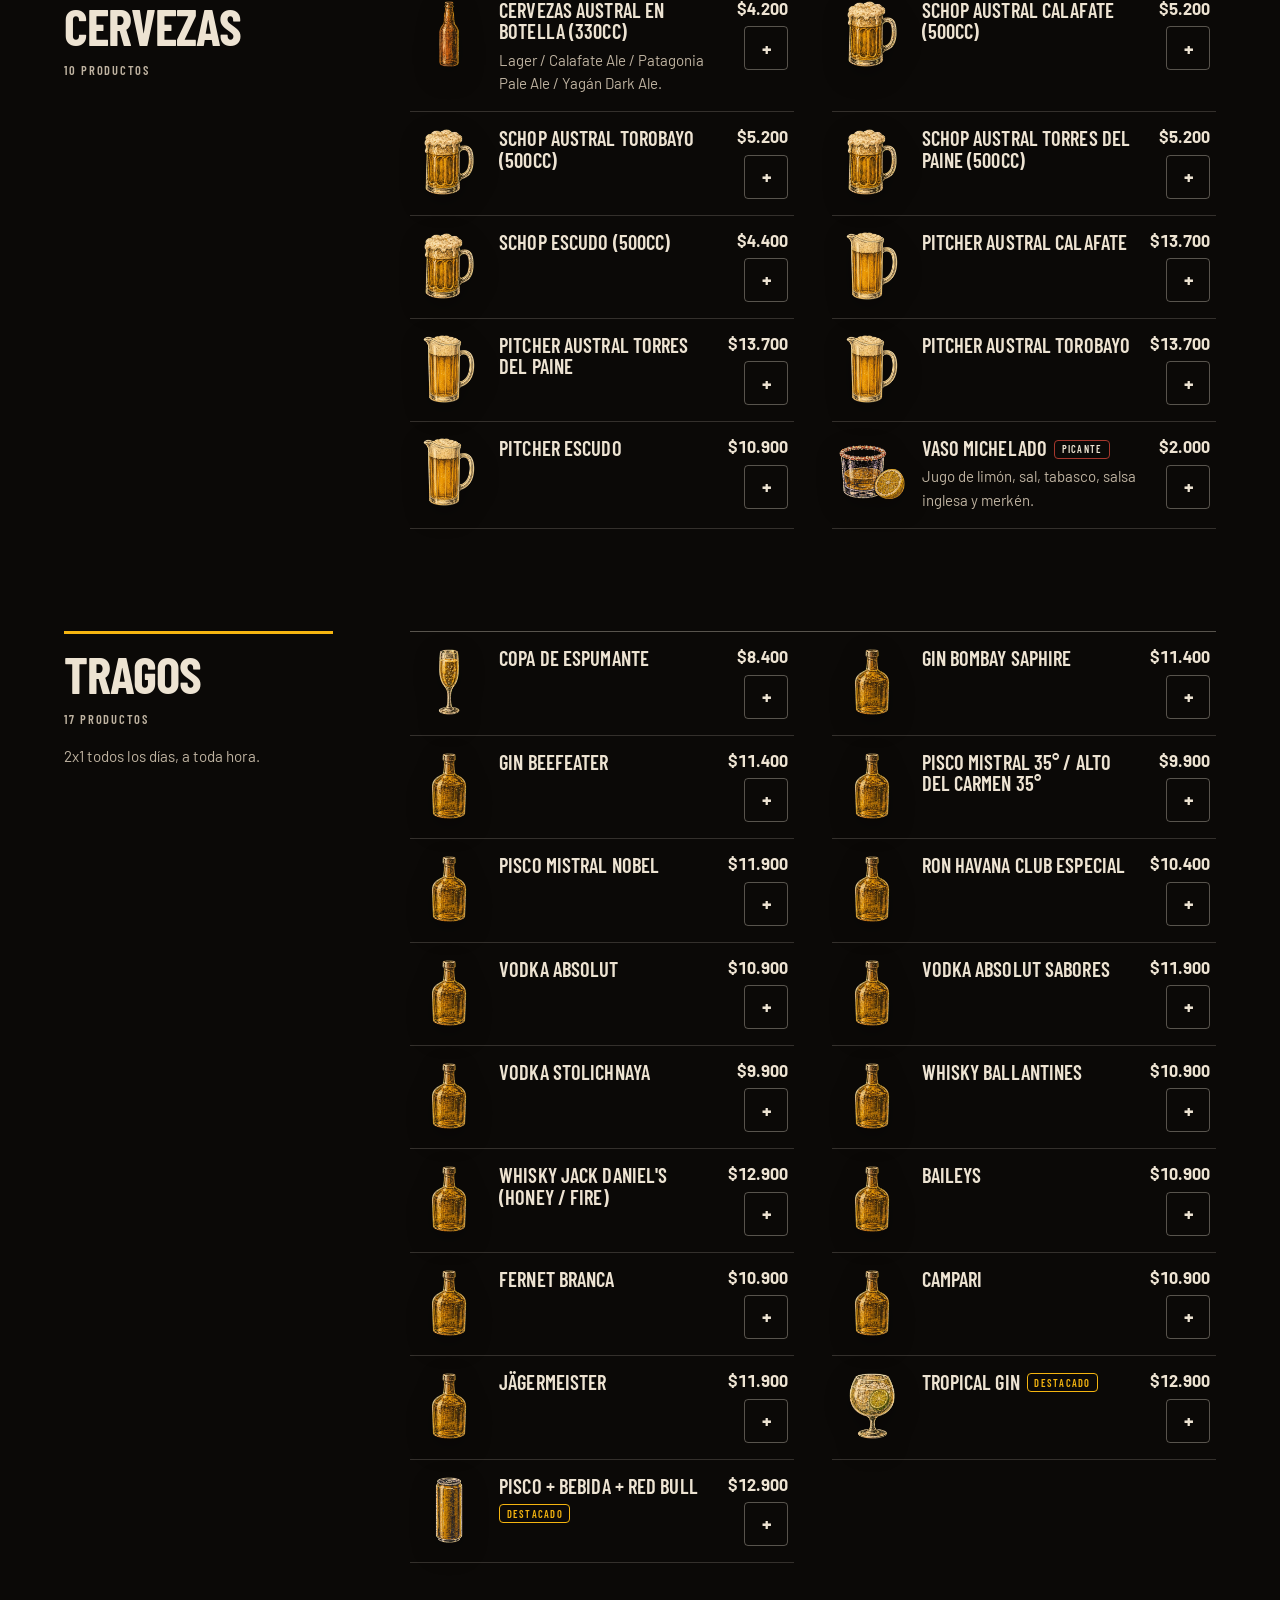
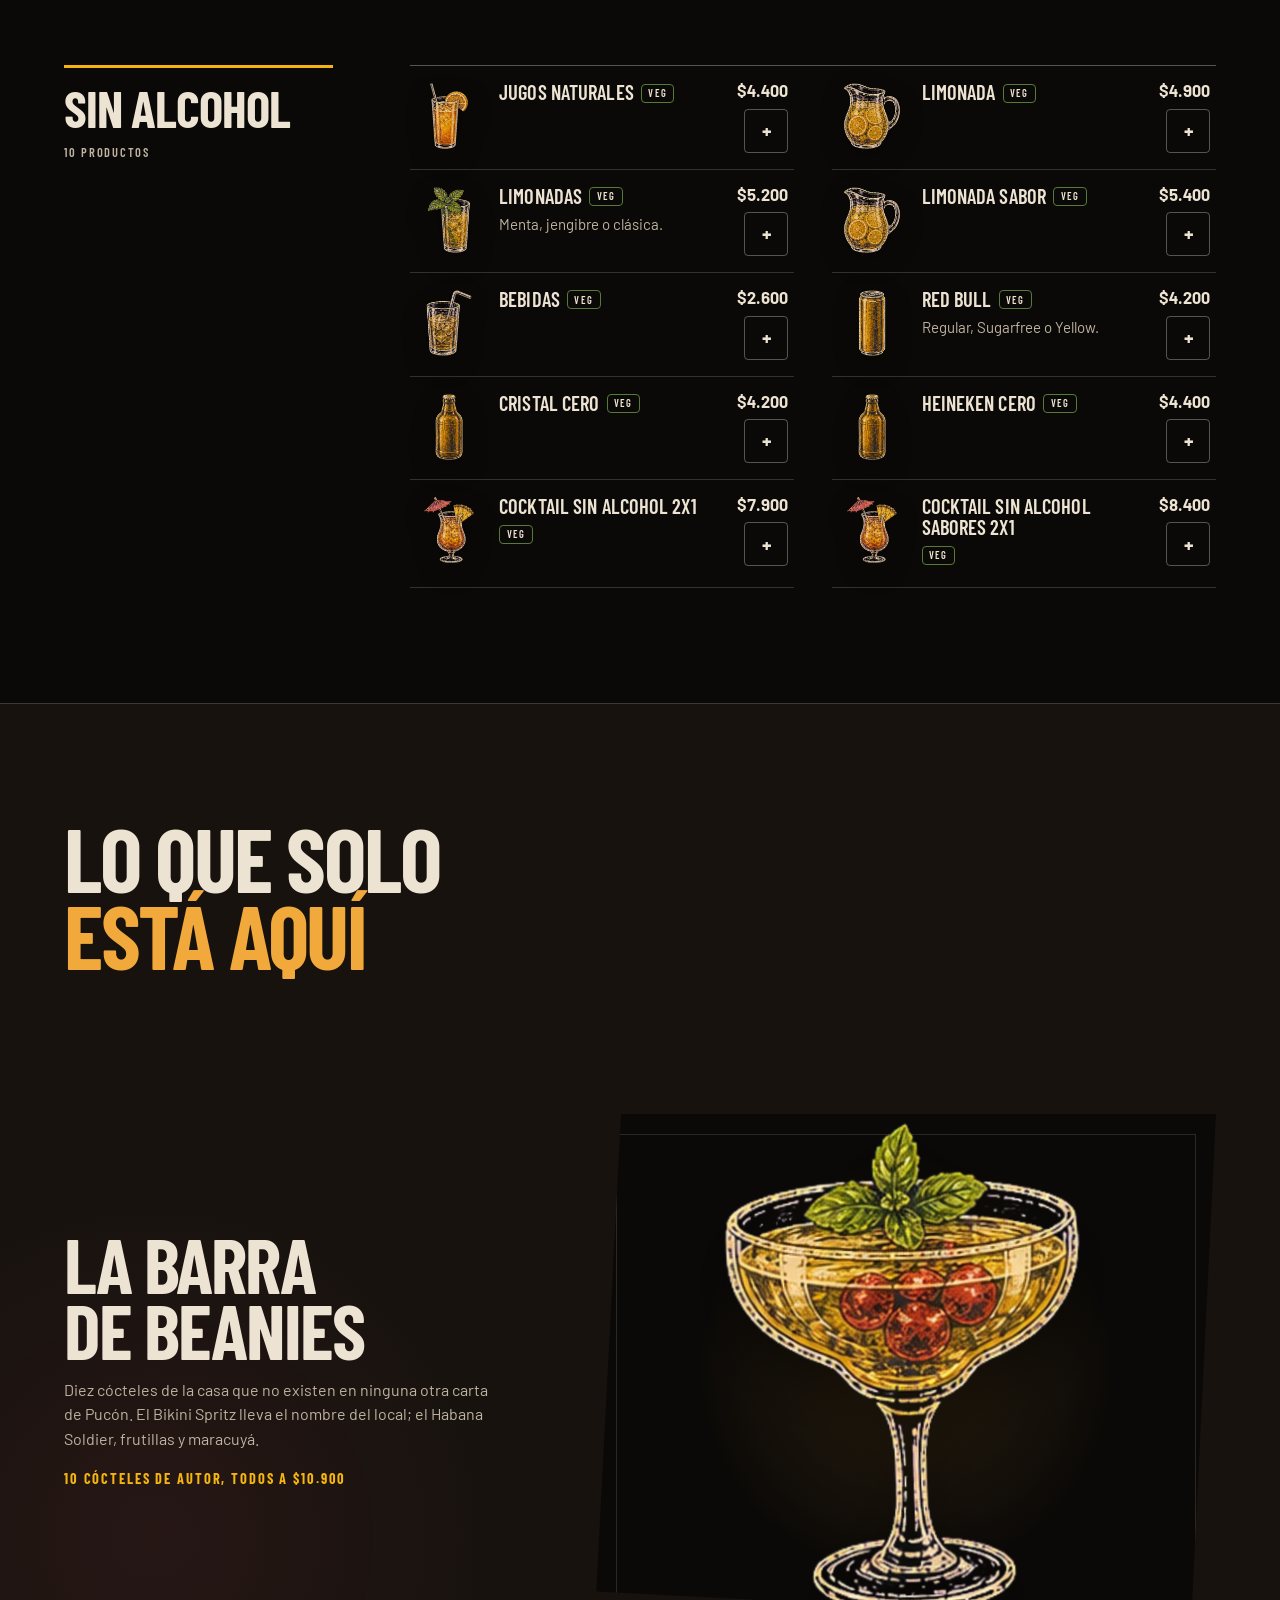
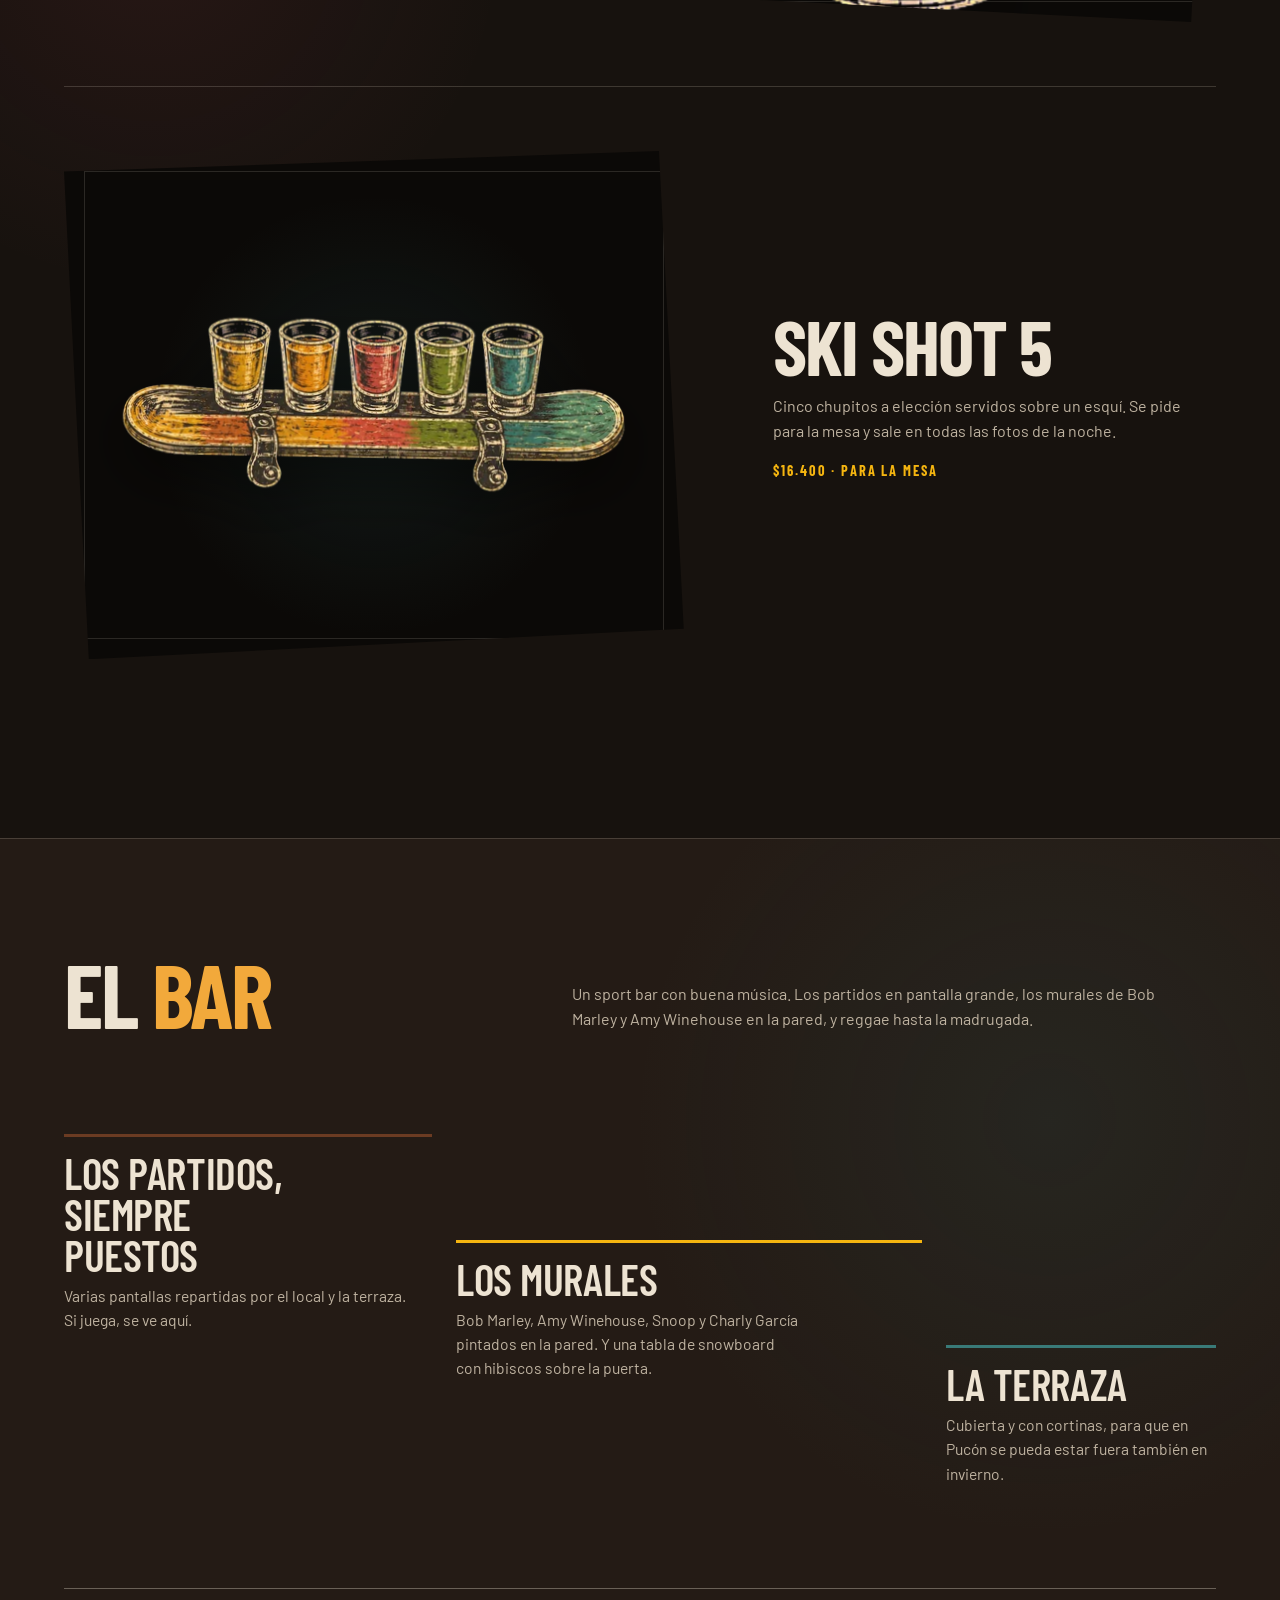
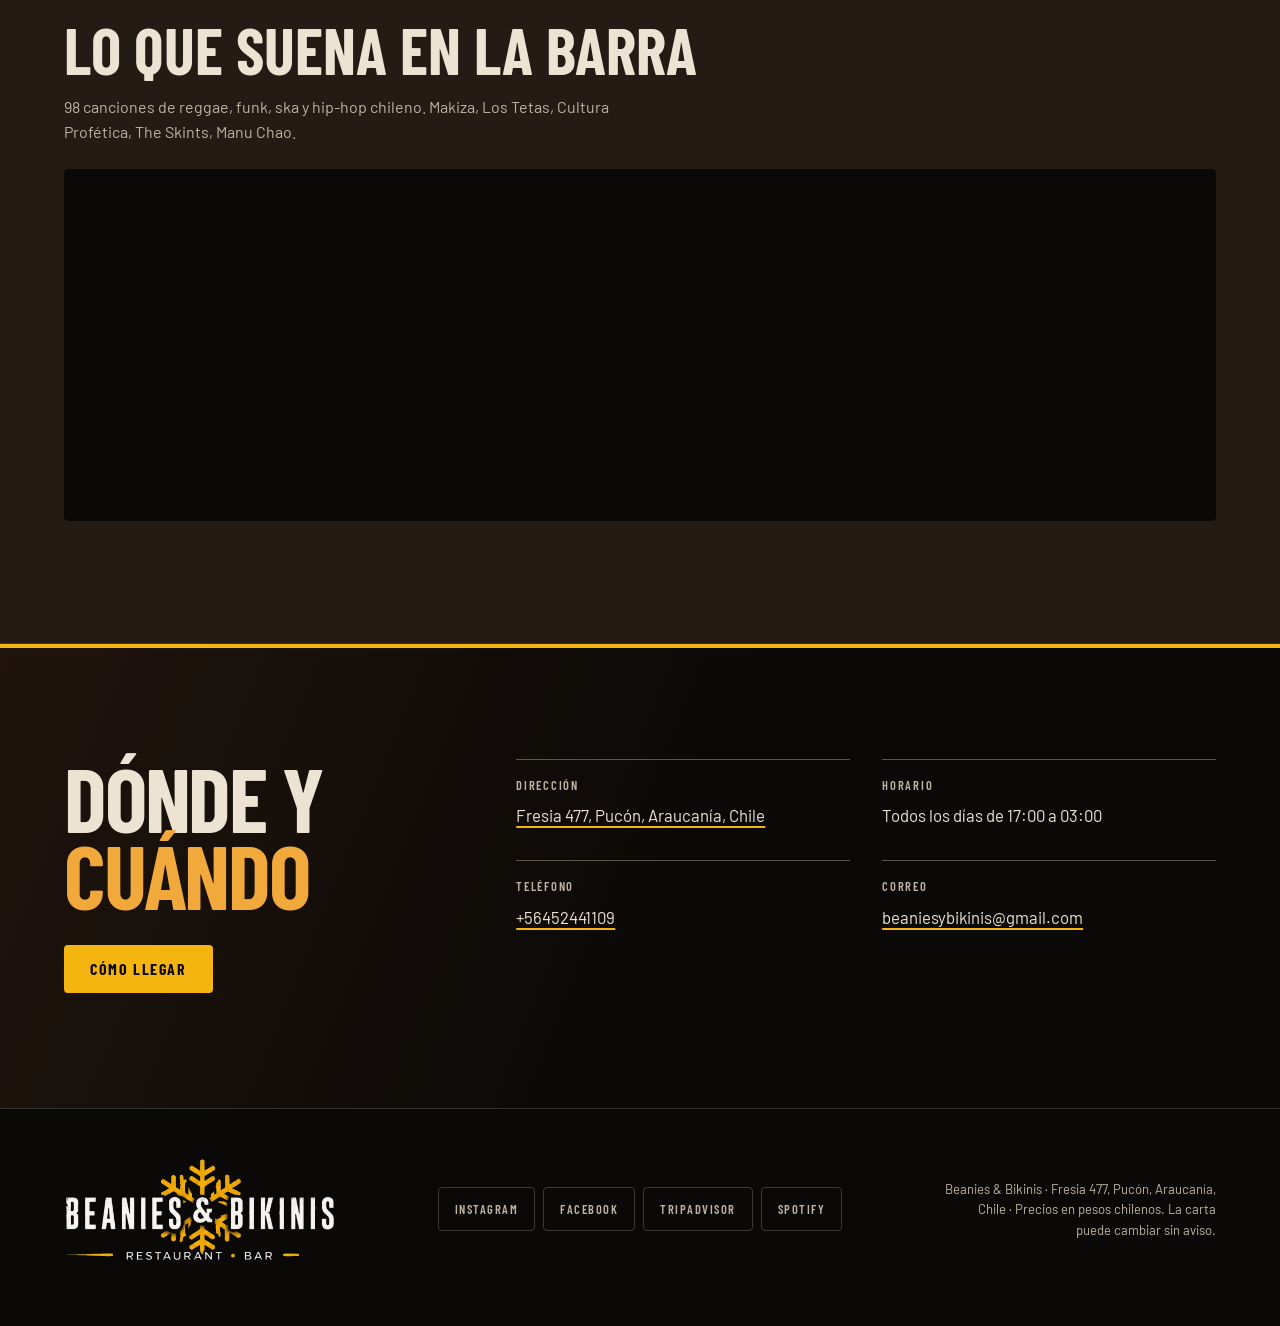
==== commit c7ca2cd2: "Preparar administración segura de carta" ====
--- a/index.html
+++ b/index.html
@@ -17,7 +17,7 @@
 <link rel="preload" href="assets/fuentes/barlow-condensed-700-latin.woff2" as="font" type="font/woff2" crossorigin>
 <link rel="preload" href="assets/fuentes/barlow-400-latin.woff2" as="font" type="font/woff2" crossorigin>
 <link rel="preload" href="assets/img/mural-artistas.webp" as="image" type="image/webp" fetchpriority="high">
-<link rel="stylesheet" href="assets/css/estilos.css?v=20260812-mobile-grid-final">
+<link rel="stylesheet" href="assets/css/estilos.css?v=20260812-admin-ready">
 </head>
 <body>
 
@@ -236,9 +236,9 @@
   </div>
 </div>
 
-<script src="assets/js/textos.js?v=20260812-mobile-grid-final"></script>
+<script src="assets/js/textos.js?v=20260812-admin-ready"></script>
 <script src="assets/js/pedido.js?v=20260812-carta-final"></script>
-<script src="assets/js/carta.js?v=20260812-mobile-grid-final"></script>
-<script src="assets/js/app.js?v=20260812-carta-final"></script>
+<script src="assets/js/carta.js?v=20260812-admin-ready"></script>
+<script src="assets/js/app.js?v=20260812-admin-ready"></script>
 </body>
 </html>
--- a/assets/css/estilos.css
+++ b/assets/css/estilos.css
@@ -770,6 +770,21 @@
   white-space: nowrap;
 }
 
+.producto-precios {
+  display: grid;
+  justify-items: end;
+  gap: .2rem;
+}
+
+.producto-precio-anterior {
+  color: var(--bb-text-muted);
+  font-size: .78rem;
+  font-weight: 400;
+  text-decoration: line-through;
+}
+
+.producto-precio-oferta { color: var(--bb-gold-500); }
+
 .anadir {
   width: 2.75rem; height: 2.75rem;
   padding: 0;
@@ -811,6 +826,7 @@
 .sello-vegetariano { color: var(--bb-bone-100); border-color: var(--bb-mural-green-600); }
 .sello-picante { color: var(--bb-bone-100); border-color: var(--bb-danger); }
 .sello-nuevo { color: var(--bb-hibiscus-500); }
+.sello-oferta { color: var(--bb-gold-500); border-color: var(--bb-gold-500); }
 .sello-agotado { color: var(--bb-text-muted); }
 
 .producto.agotado .producto-dibujo { opacity: .36; }
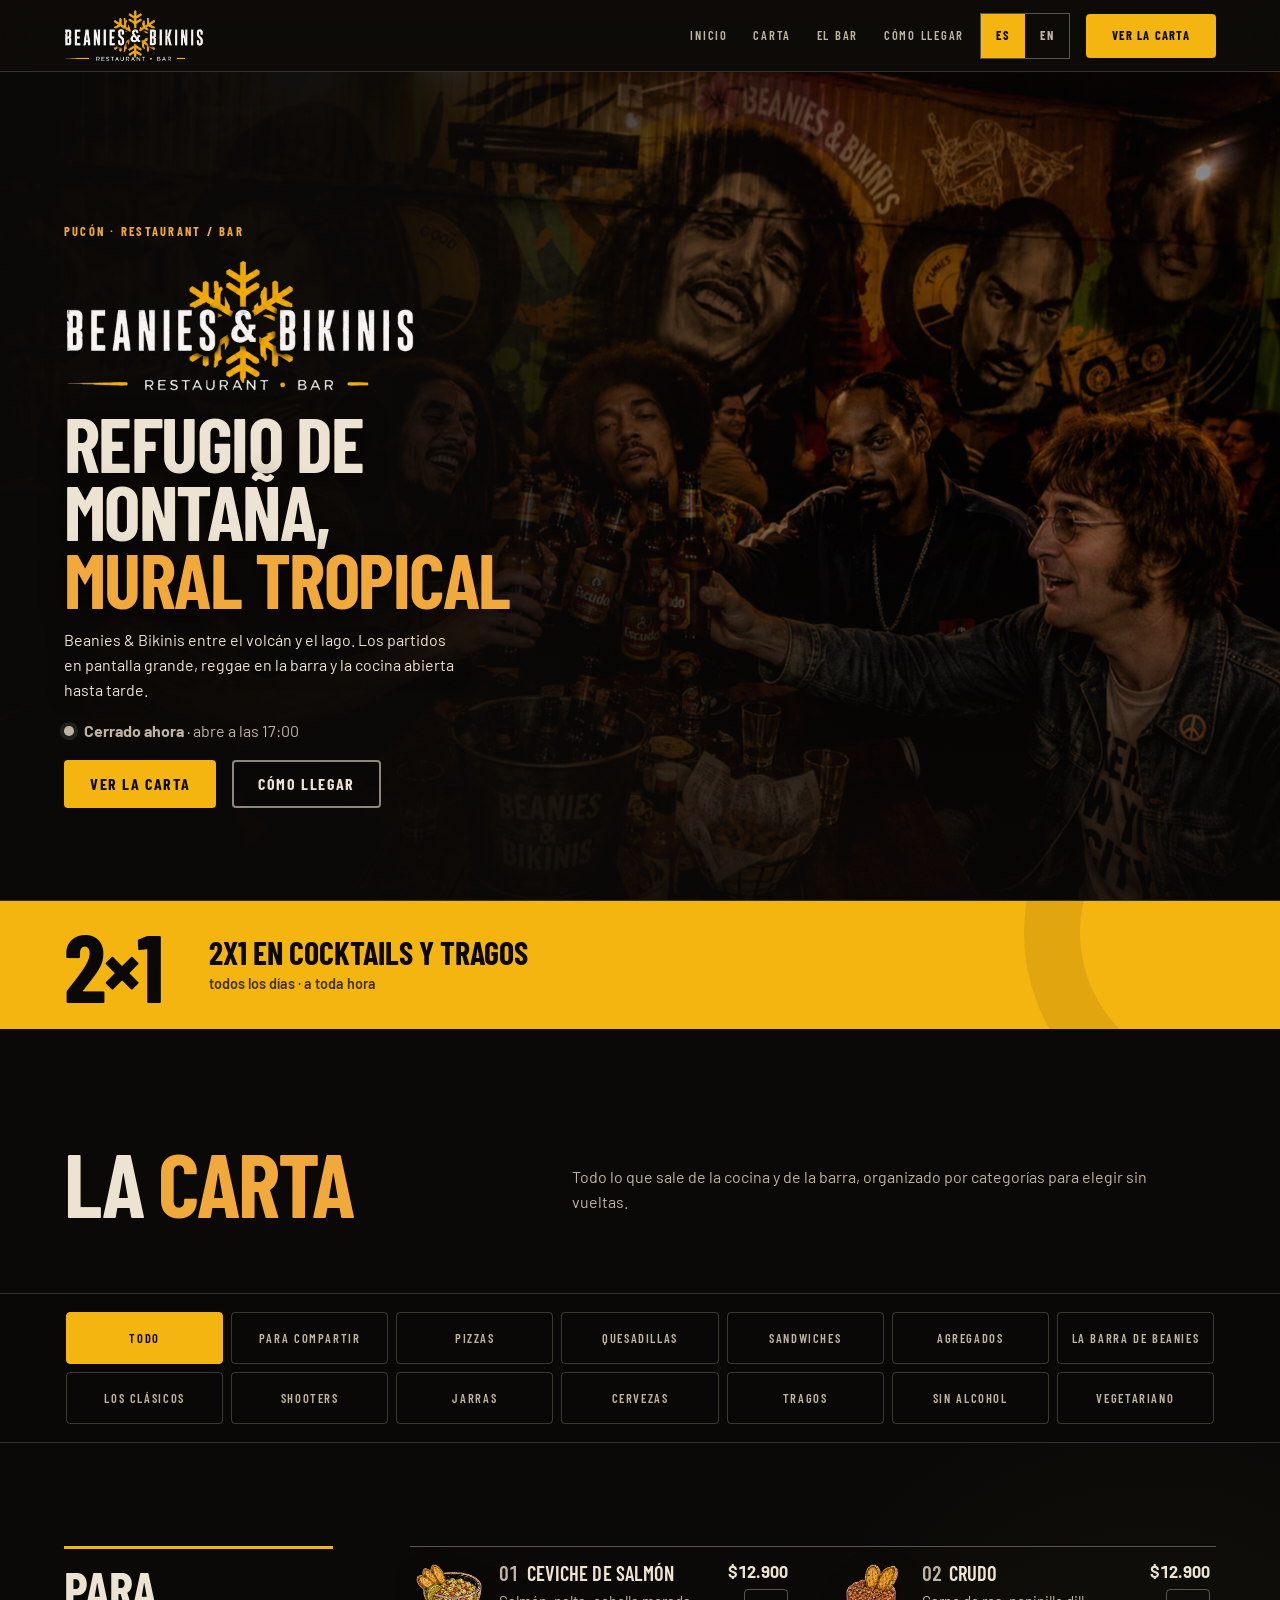
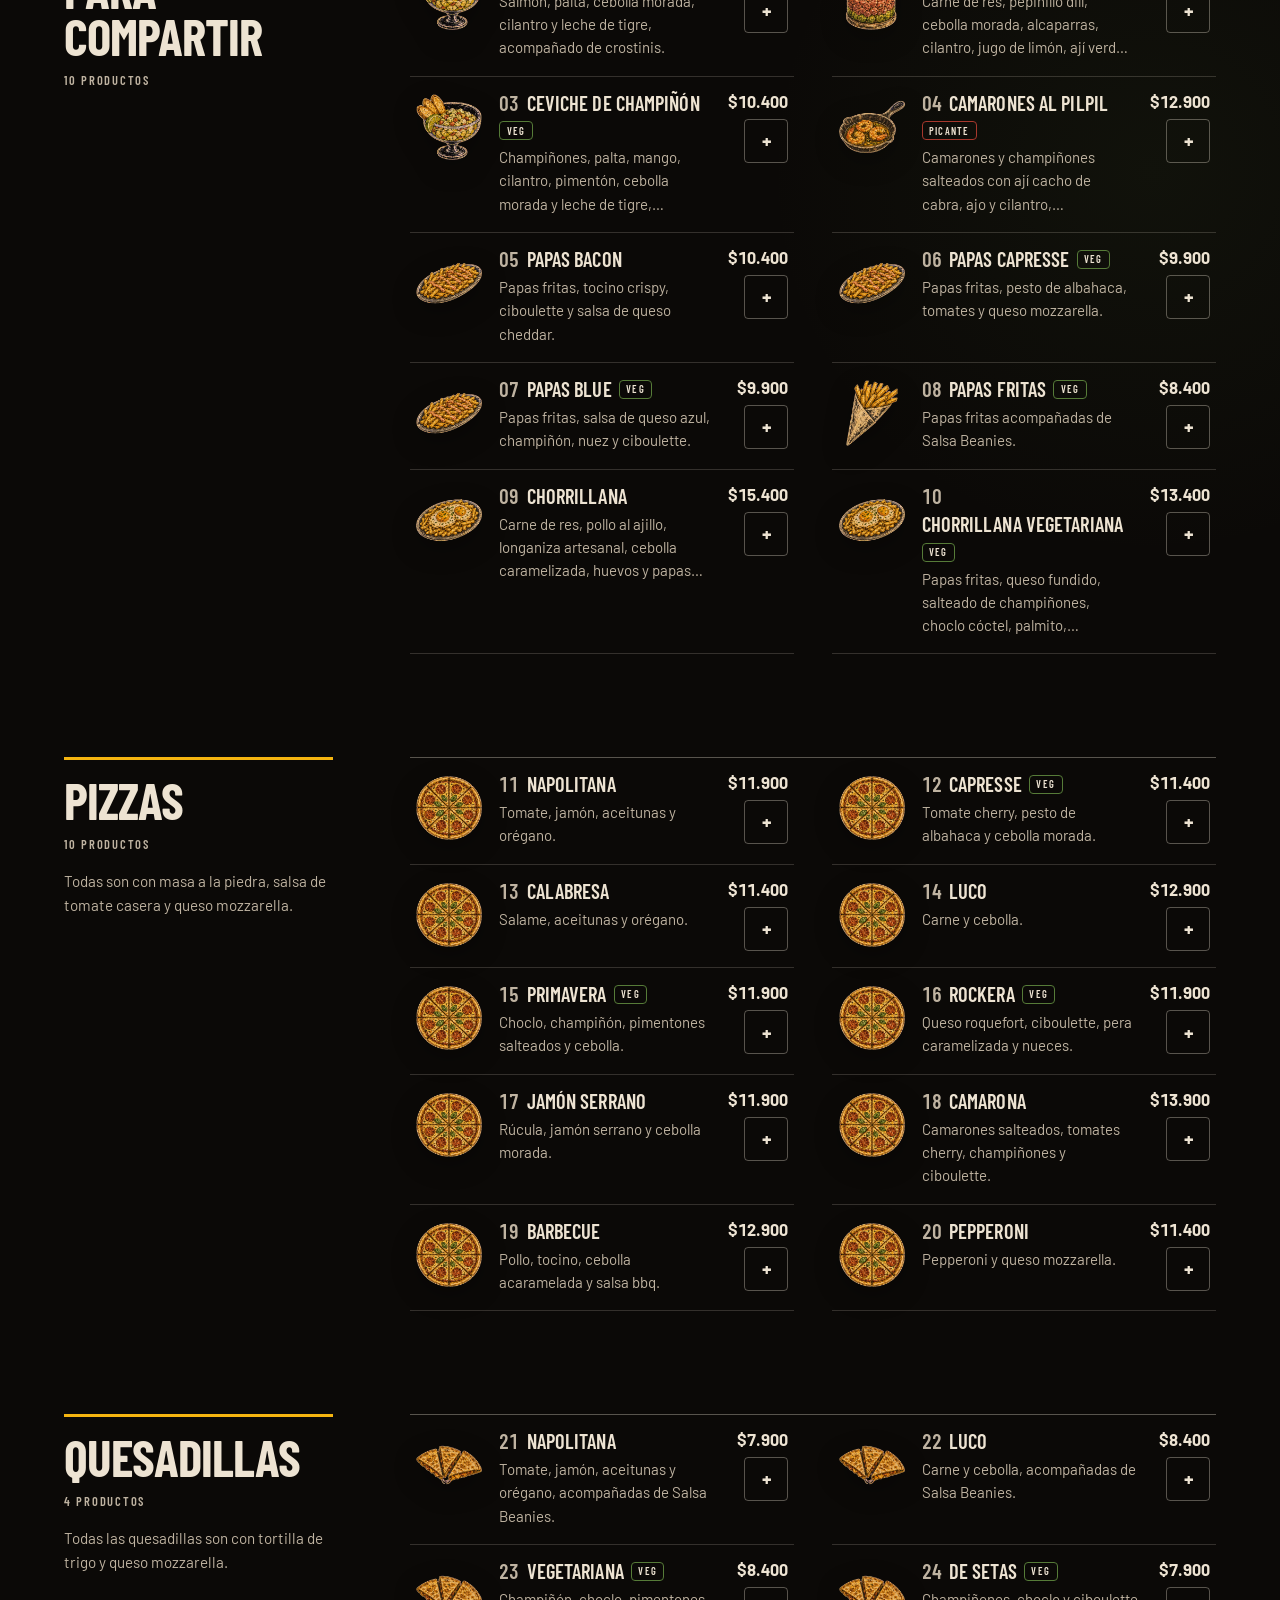
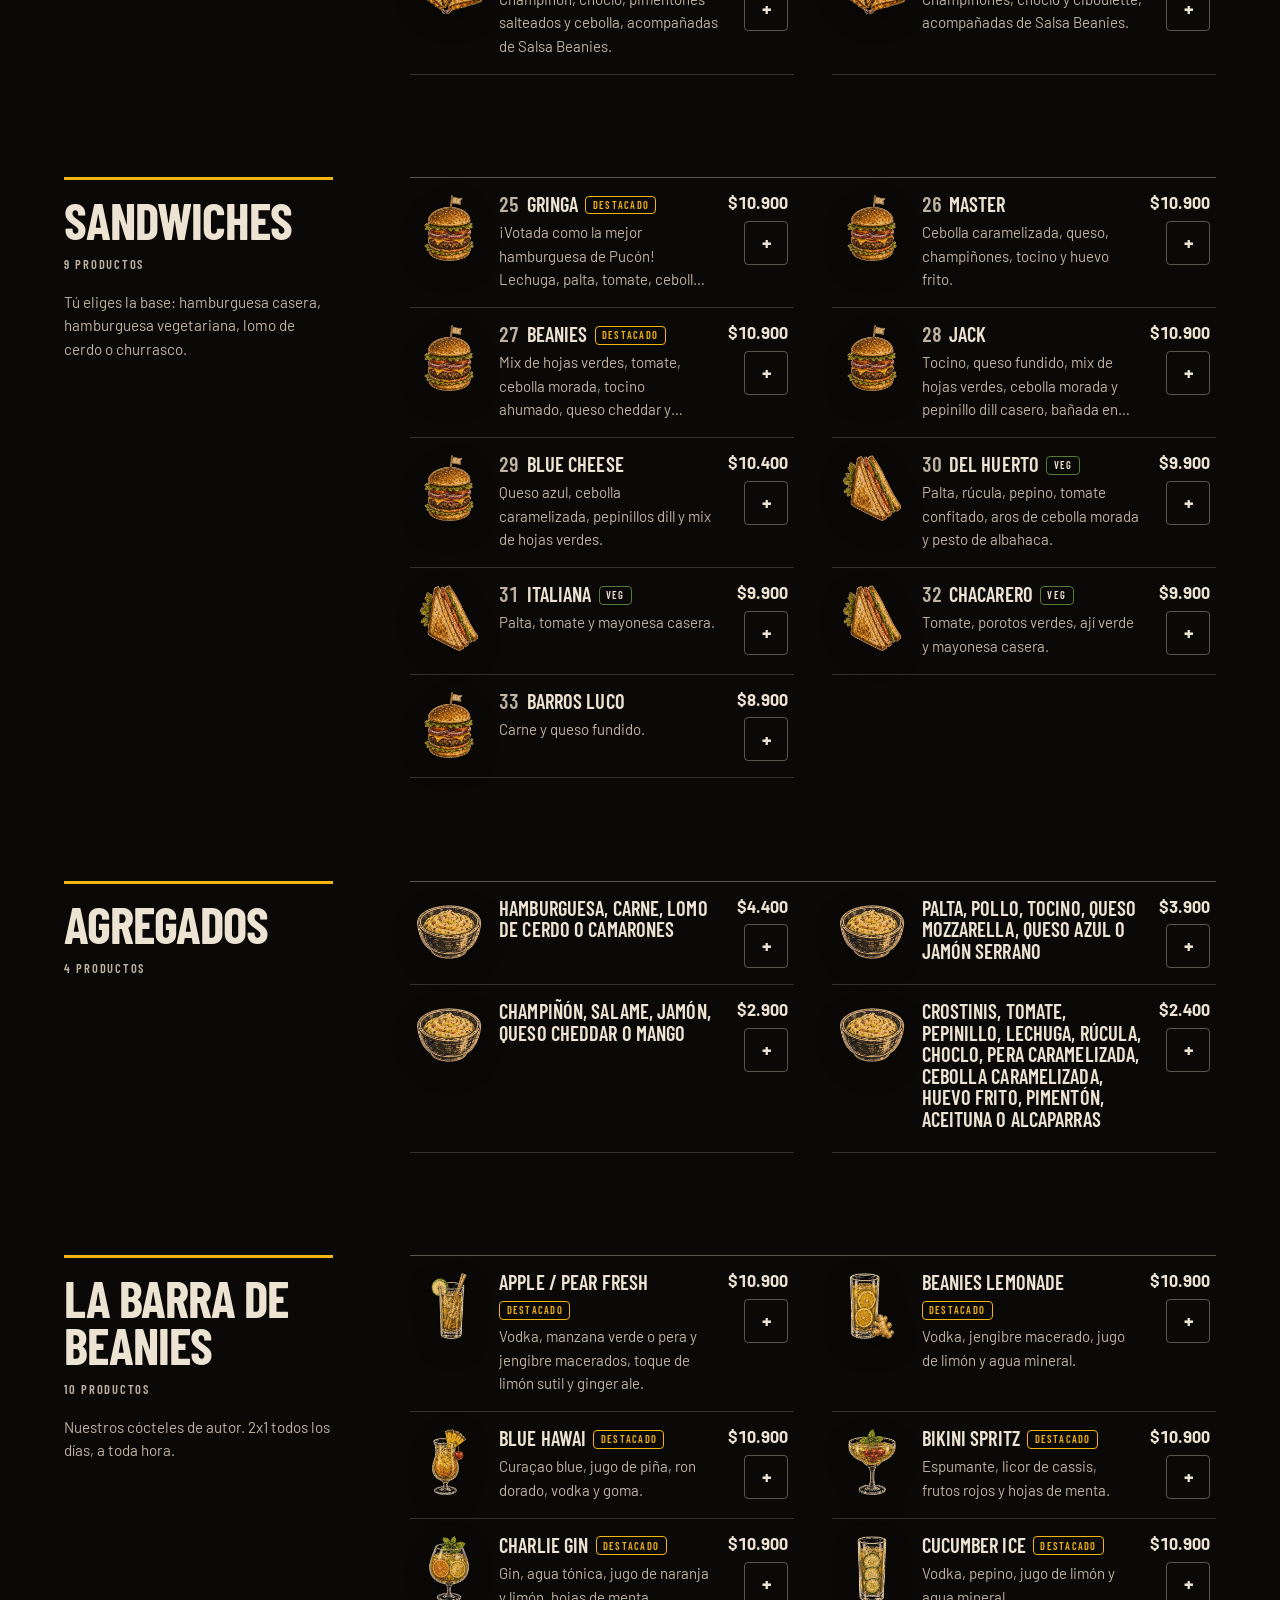
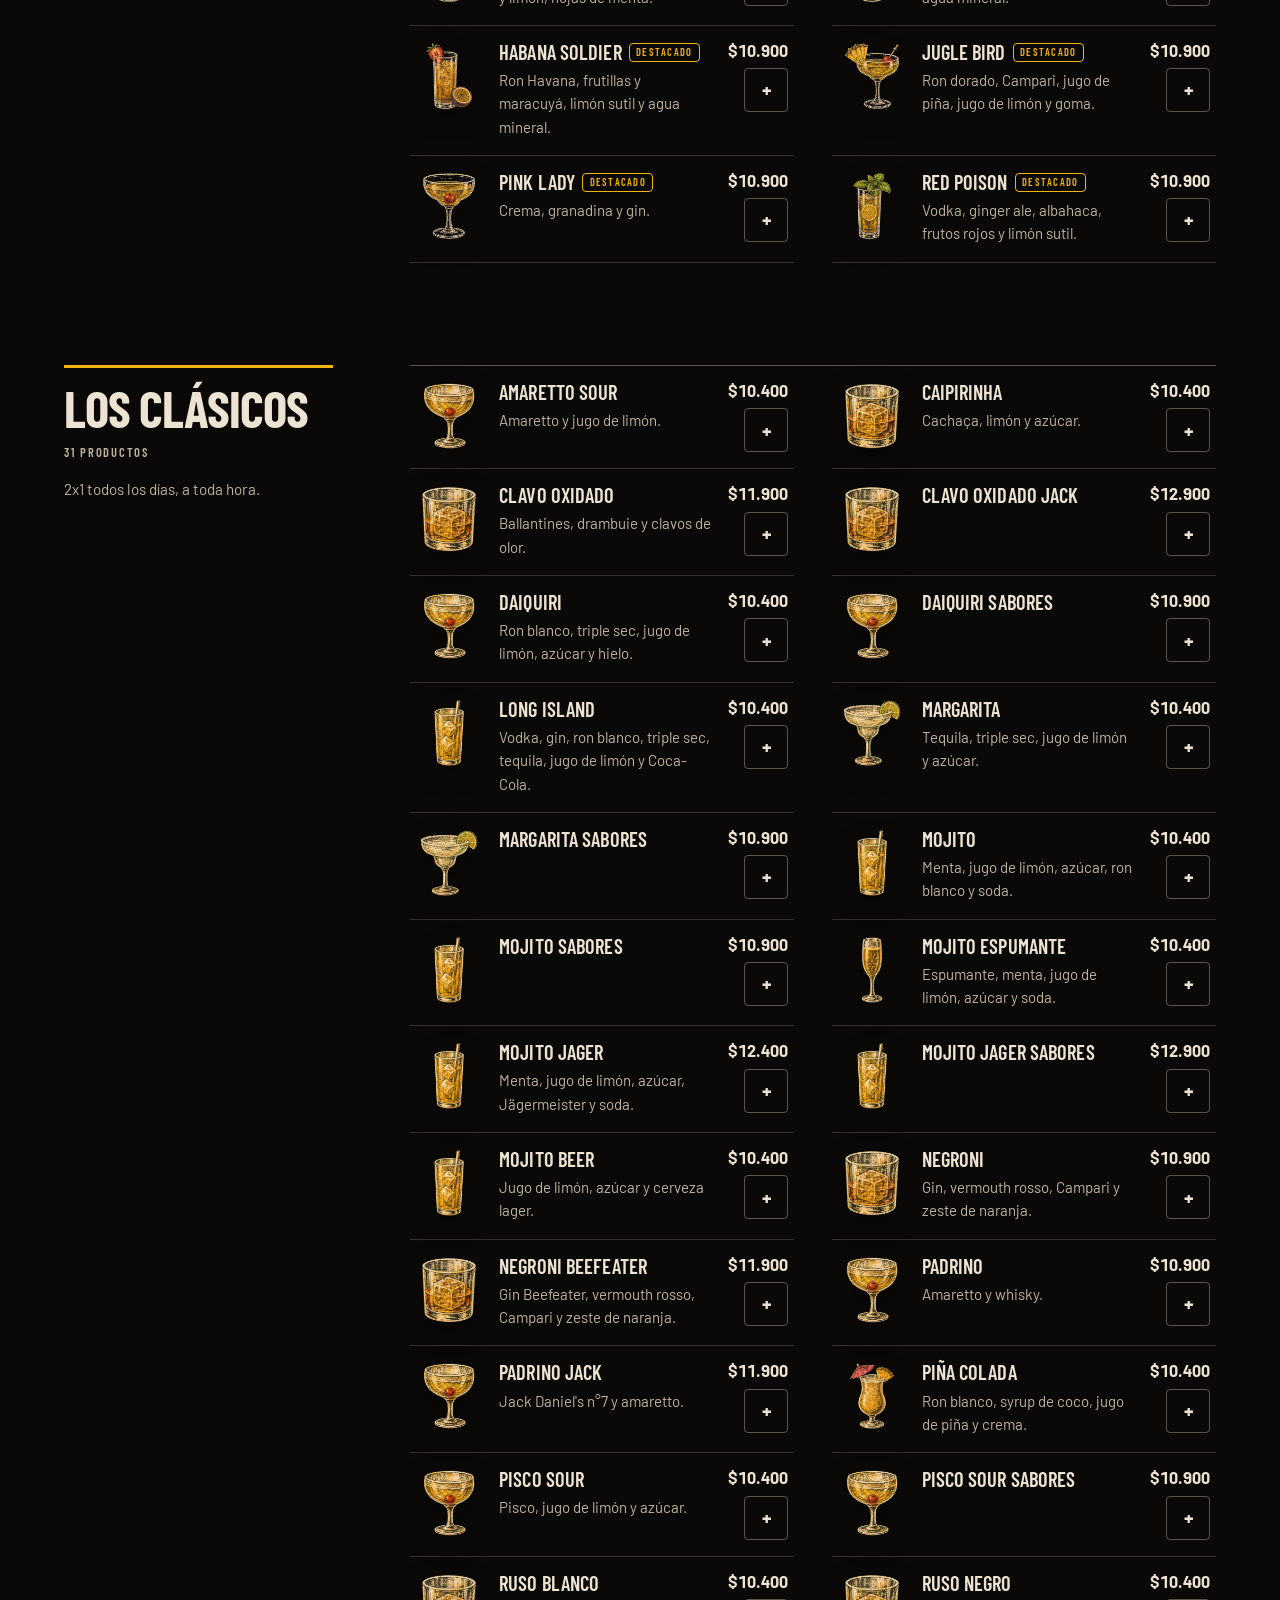
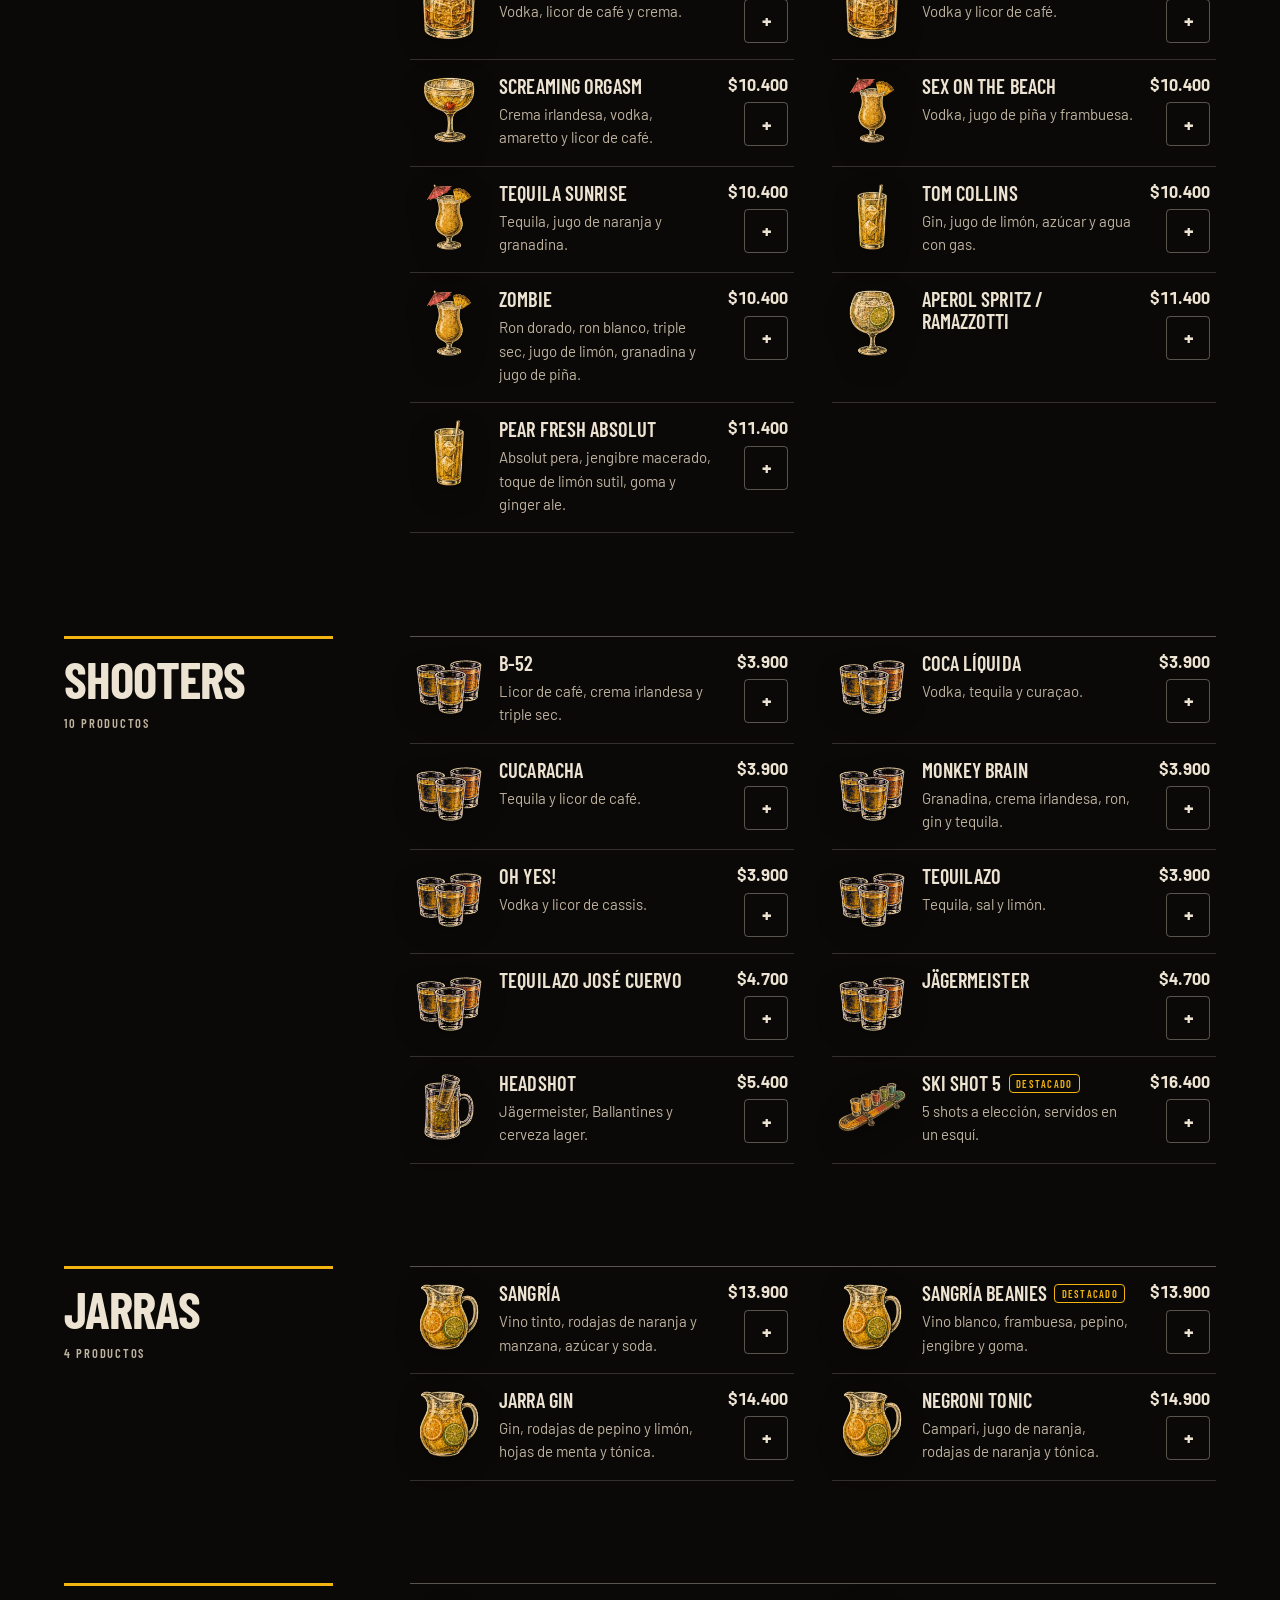
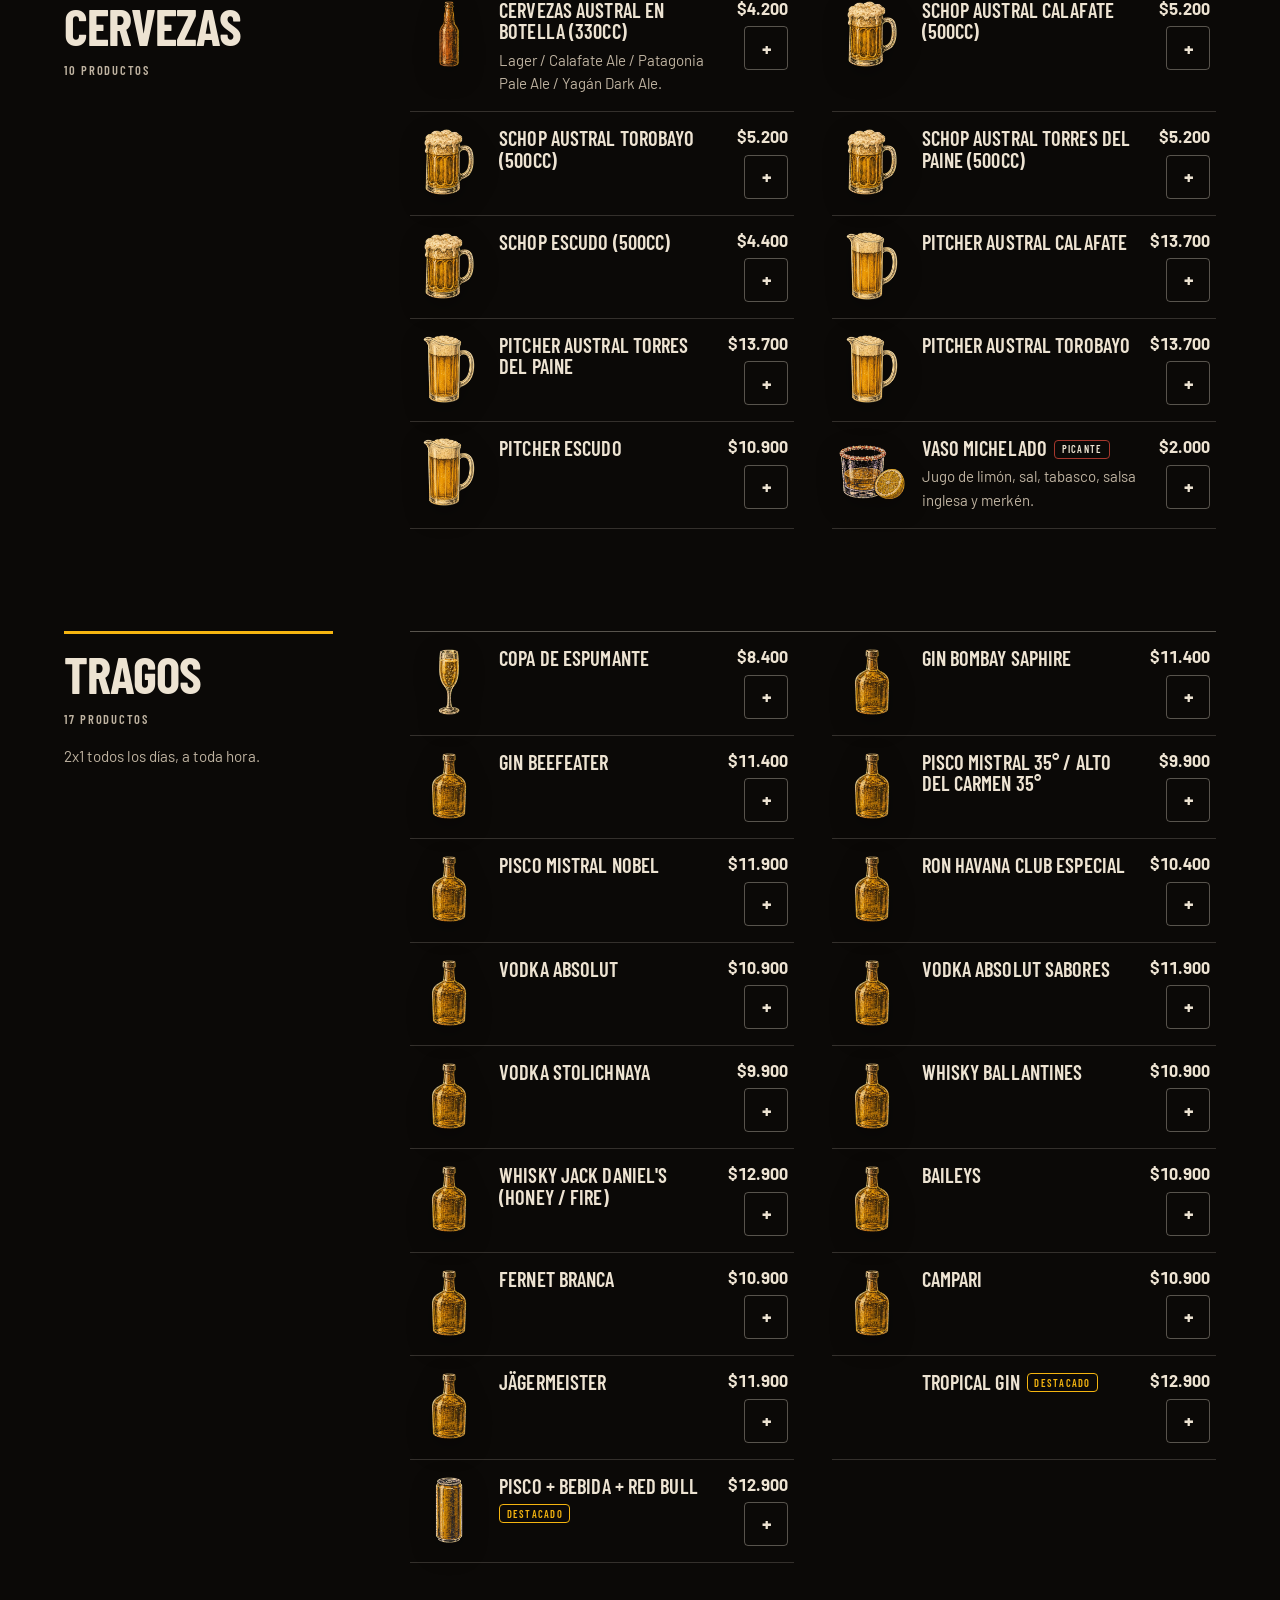
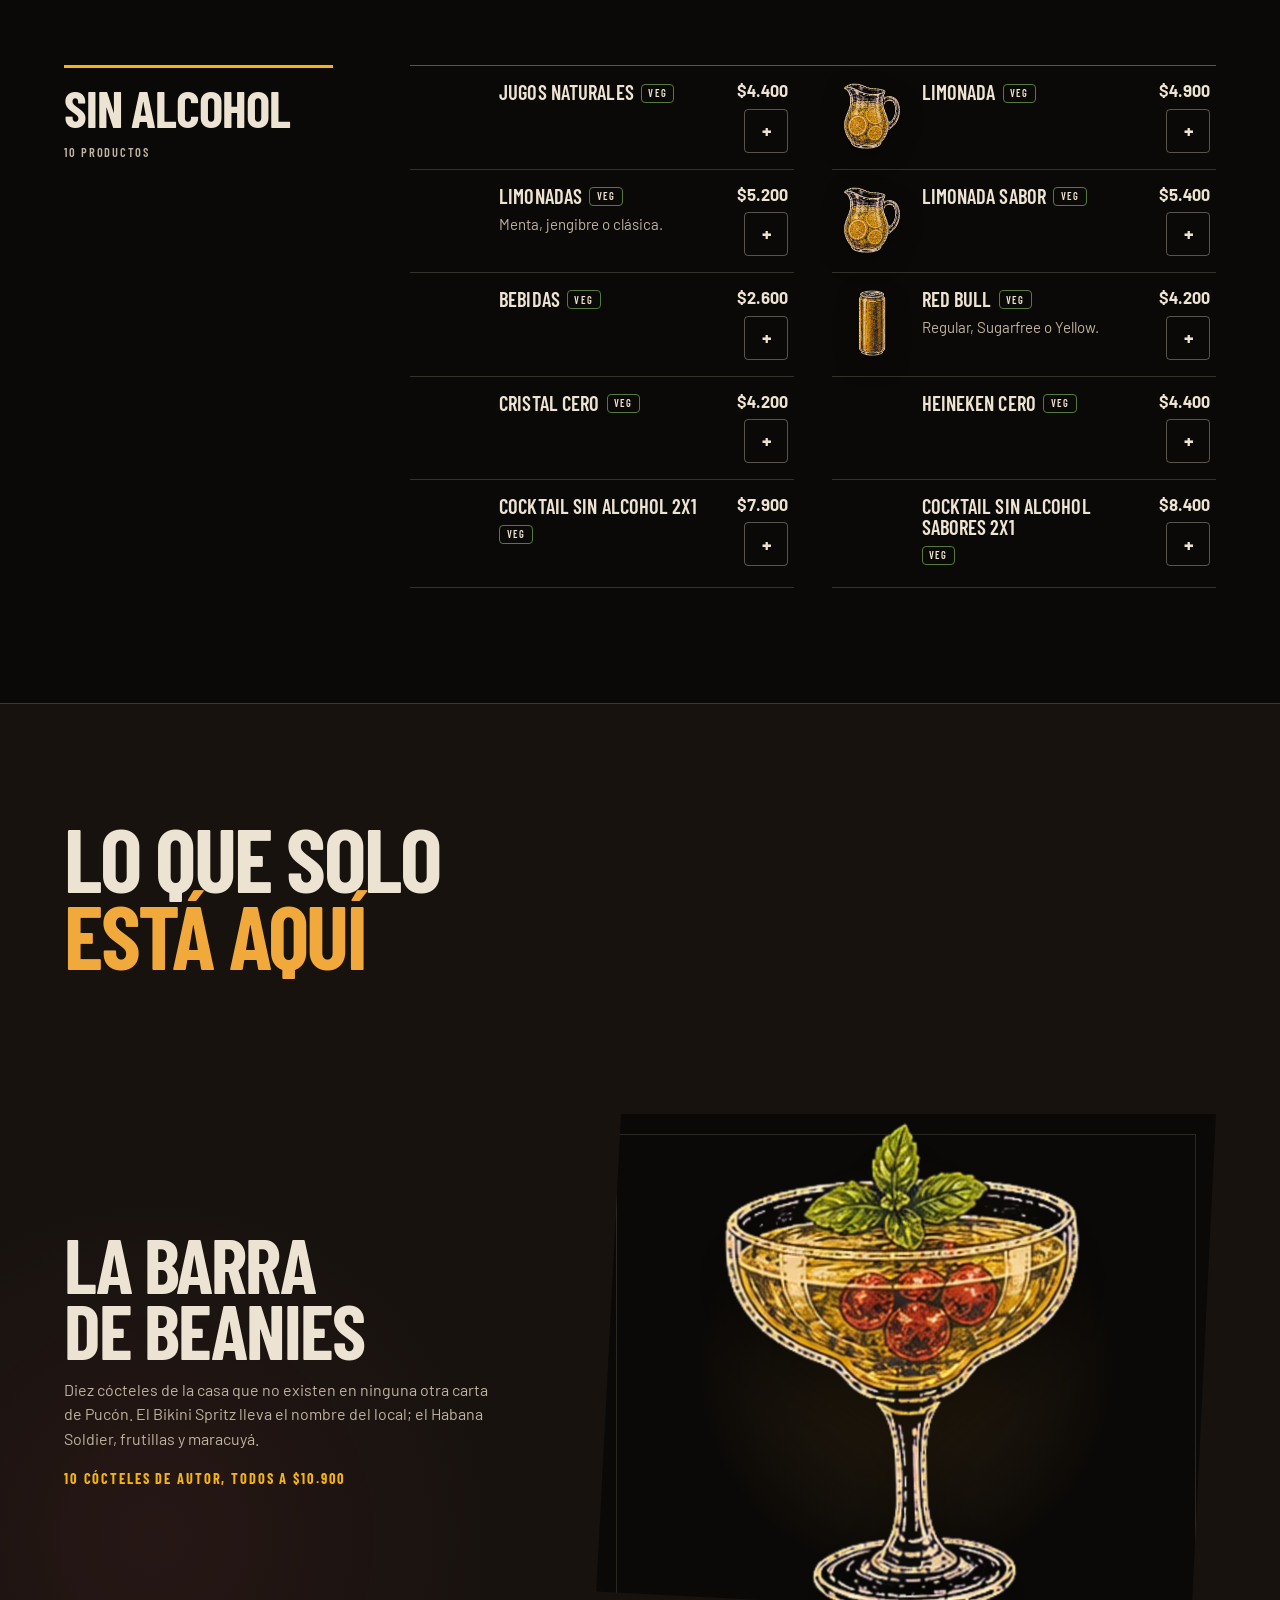
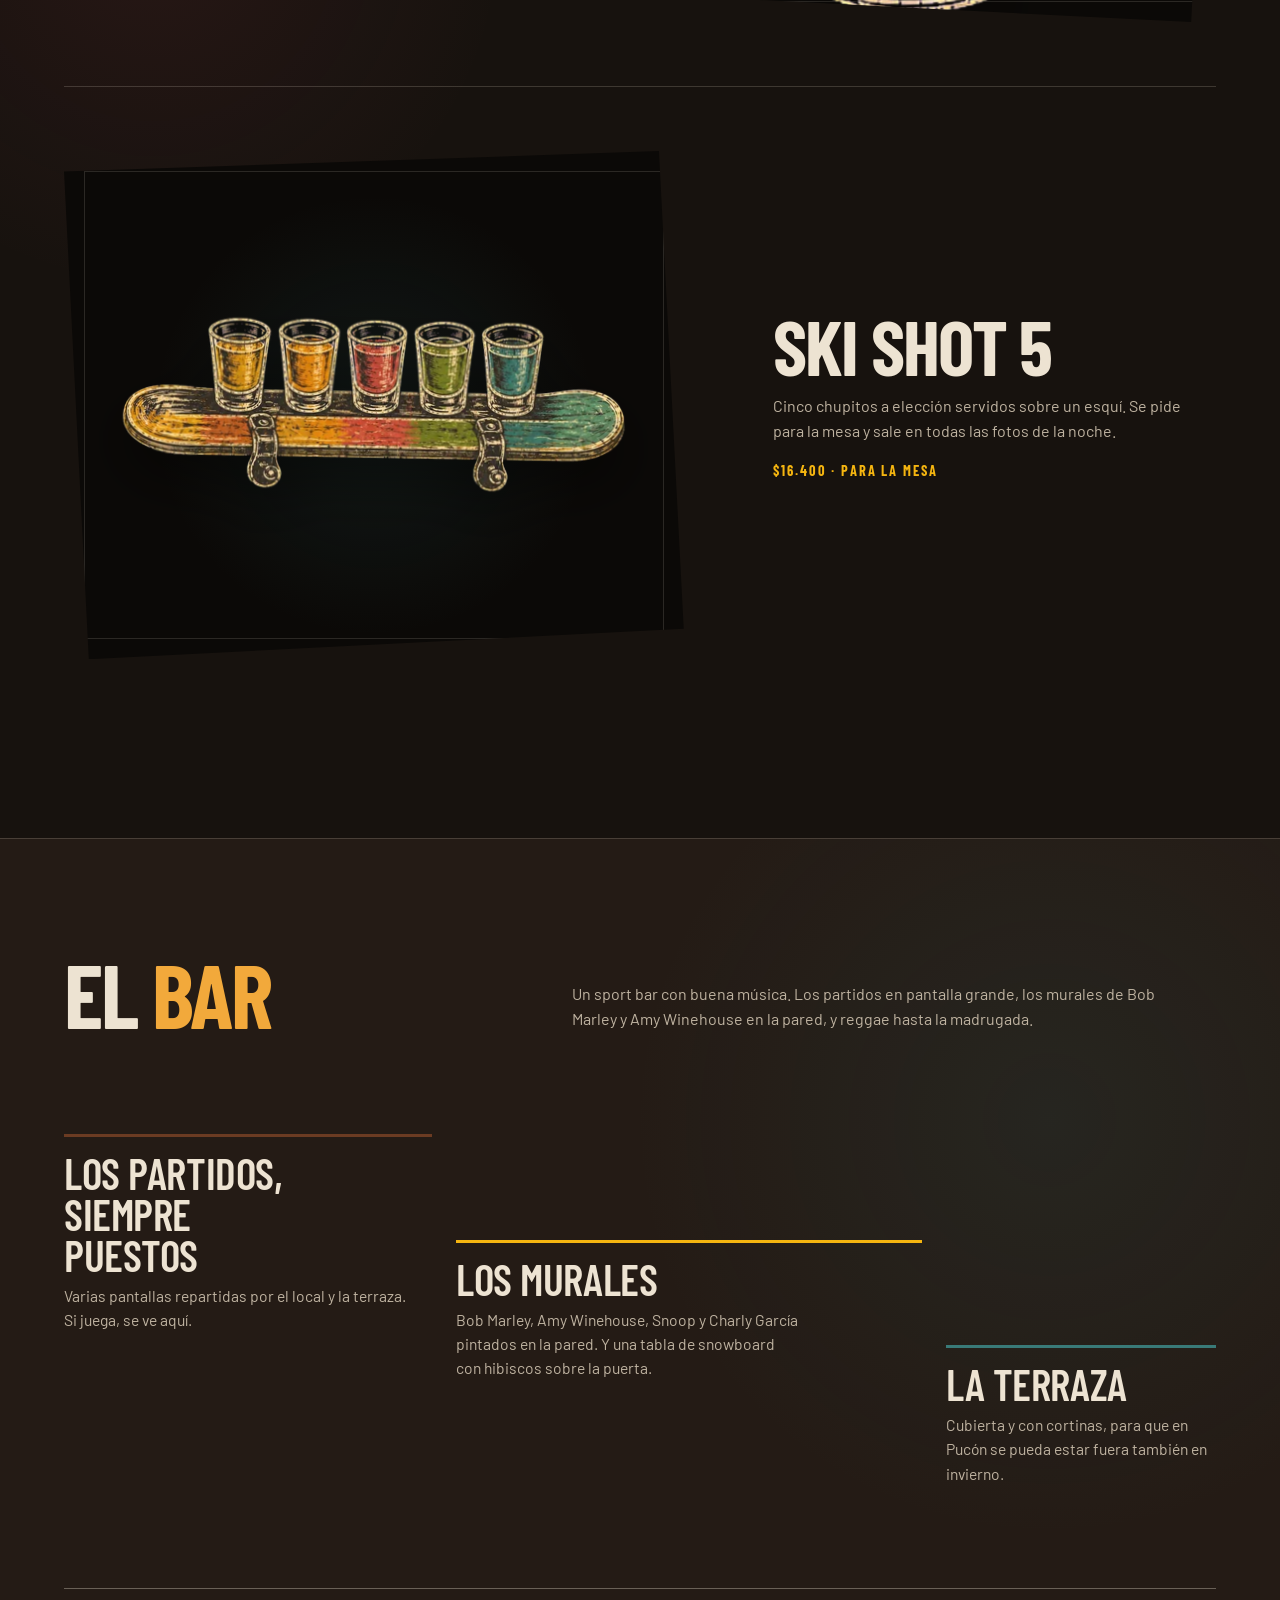
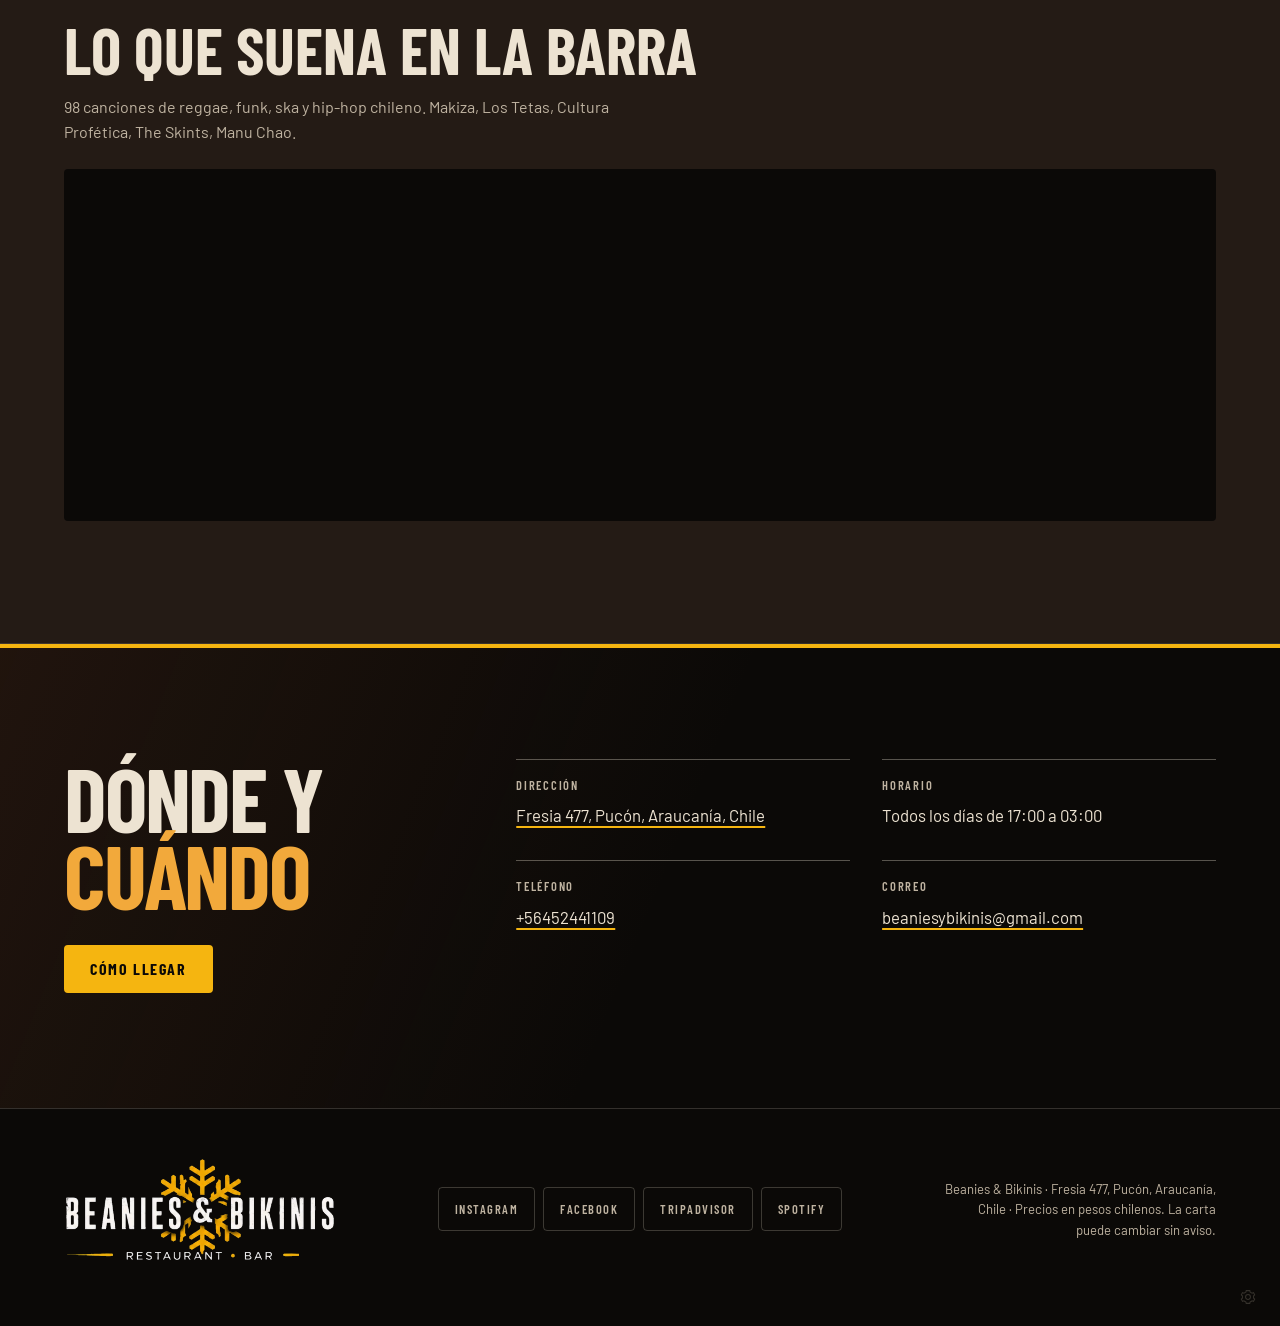
==== commit 13ad1223: "Añadir acceso discreto al panel" ====
--- a/index.html
+++ b/index.html
@@ -17,7 +17,7 @@
 <link rel="preload" href="assets/fuentes/barlow-condensed-700-latin.woff2" as="font" type="font/woff2" crossorigin>
 <link rel="preload" href="assets/fuentes/barlow-400-latin.woff2" as="font" type="font/woff2" crossorigin>
 <link rel="preload" href="assets/img/mural-artistas.webp" as="image" type="image/webp" fetchpriority="high">
-<link rel="stylesheet" href="assets/css/estilos.css?v=20260812-admin-ready">
+<link rel="stylesheet" href="assets/css/estilos.css?v=20260812-footer-admin-v1">
 </head>
 <body>
 
@@ -221,6 +221,12 @@
     <div class="redes" id="redes"></div>
     <small id="pie-texto"></small>
   </div>
+  <a class="pie-admin" href="admin/" aria-label="Abrir administración de la carta" title="Administración de la carta">
+    <svg viewBox="0 0 24 24" width="18" height="18" aria-hidden="true" focusable="false">
+      <path d="M12 8.75a3.25 3.25 0 1 0 0 6.5 3.25 3.25 0 0 0 0-6.5Z"/>
+      <path d="M19.4 13.45a7.7 7.7 0 0 0 .05-1.45 7.7 7.7 0 0 0-.05-1.45l1.62-1.27-1.8-3.12-1.92.77a7.8 7.8 0 0 0-2.5-1.45L14.5 3.5h-5l-.3 1.98a7.8 7.8 0 0 0-2.5 1.45l-1.92-.77-1.8 3.12 1.62 1.27A7.7 7.7 0 0 0 4.55 12c0 .49.02.97.05 1.45l-1.62 1.27 1.8 3.12 1.92-.77a7.8 7.8 0 0 0 2.5 1.45l.3 1.98h5l.3-1.98a7.8 7.8 0 0 0 2.5-1.45l1.92.77 1.8-3.12-1.62-1.27Z"/>
+    </svg>
+  </a>
 </footer>
 
 <div class="cesta" id="cesta" hidden>
@@ -238,7 +244,7 @@
 
 <script src="assets/js/textos.js?v=20260812-admin-ready"></script>
 <script src="assets/js/pedido.js?v=20260812-carta-final"></script>
-<script src="assets/js/carta.js?v=20260812-admin-ready"></script>
+<script src="assets/js/carta.js?v=20260812-admin-products-v3"></script>
 <script src="assets/js/app.js?v=20260812-admin-ready"></script>
 </body>
 </html>
--- a/assets/css/estilos.css
+++ b/assets/css/estilos.css
@@ -831,6 +831,7 @@
 
 .producto.agotado .producto-dibujo { opacity: .36; }
 .producto.agotado .producto-precio { color: var(--bb-text-muted); text-decoration: line-through; }
+.producto.en-oferta { background: rgb(245 181 16 / 5%); box-shadow: inset 0 1px rgb(245 181 16 / 22%), inset 0 -1px rgb(245 181 16 / 22%); }
 
 .sin-resultados {
   margin-top: var(--bb-space-5);
@@ -1080,6 +1081,7 @@
 /* Pie */
 
 .pie {
+  position: relative;
   padding-block: var(--bb-space-5) var(--bb-space-6);
   background: var(--bb-bg-deep);
   border-top: var(--bb-borde);
@@ -1140,6 +1142,44 @@
   color: var(--bb-text-muted);
   font-size: .82rem;
   text-align: right;
+}
+
+.pie-admin {
+  position: absolute;
+  right: max(.65rem, env(safe-area-inset-right));
+  bottom: max(.45rem, env(safe-area-inset-bottom));
+  display: inline-grid;
+  width: 2.75rem;
+  height: 2.75rem;
+  place-items: center;
+  color: var(--bb-text-muted);
+  opacity: .24;
+  border-radius: var(--bb-radius-sm);
+  text-decoration: none;
+  transition: color var(--bb-duration-fast) var(--bb-ease-standard),
+              opacity var(--bb-duration-fast) var(--bb-ease-standard),
+              background-color var(--bb-duration-fast) var(--bb-ease-standard);
+}
+
+.pie-admin svg {
+  fill: none;
+  stroke: currentColor;
+  stroke-width: 1.35;
+  stroke-linecap: round;
+  stroke-linejoin: round;
+}
+
+.pie-admin:hover {
+  color: var(--bb-text);
+  opacity: .7;
+  background: rgb(237 227 210 / 5%);
+}
+
+.pie-admin:focus-visible {
+  color: var(--bb-action);
+  opacity: 1;
+  outline: 3px solid var(--bb-action);
+  outline-offset: 2px;
 }
 
 /* Lista inferior */
